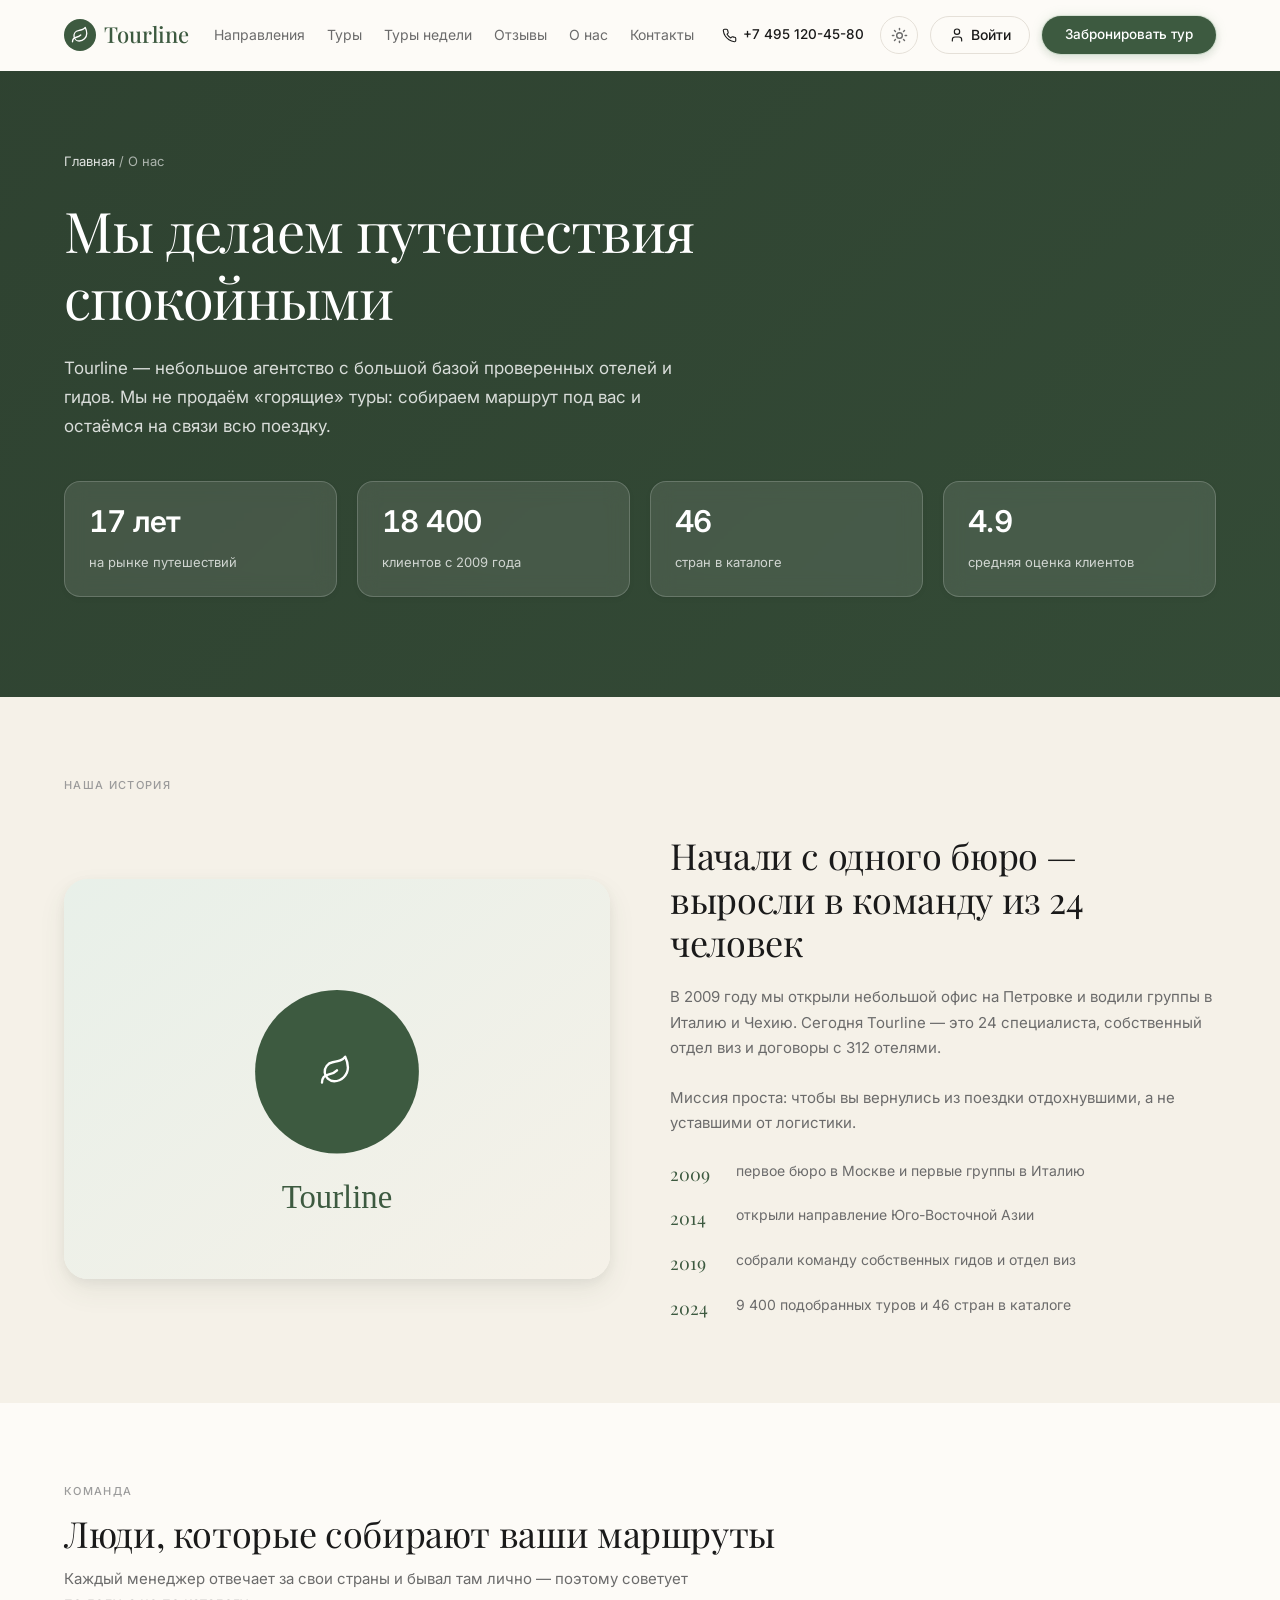
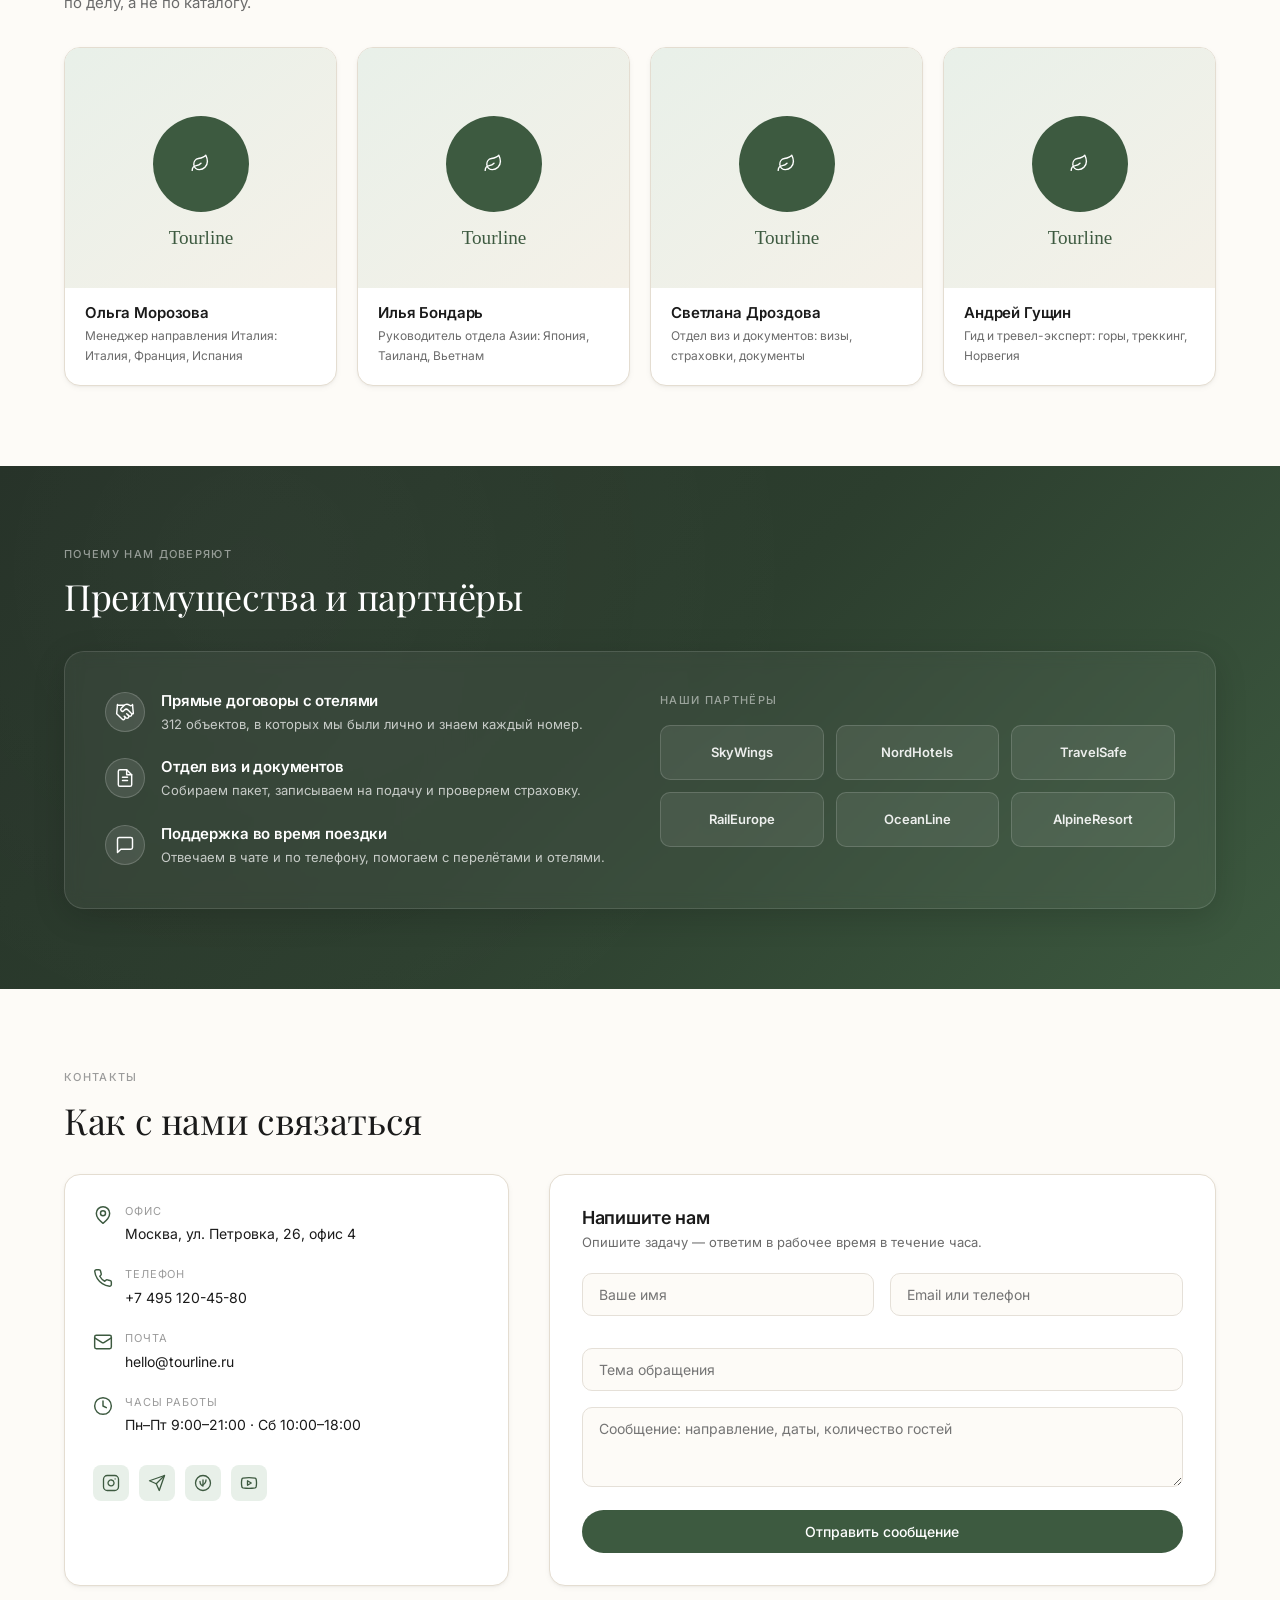
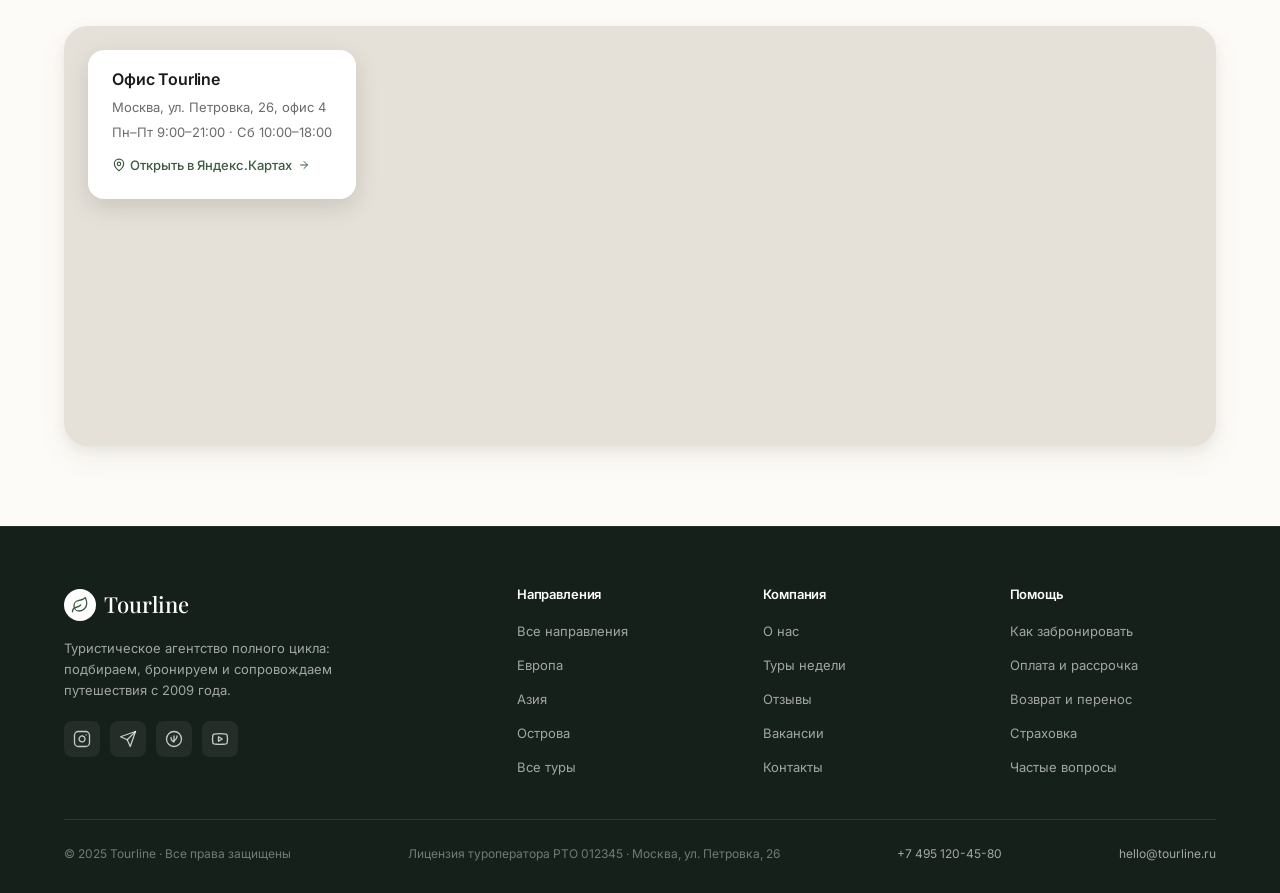
==== about.html @ f4469e95 "Первый деплой" ====
<!DOCTYPE html>
<html lang="ru">
<head>
<meta charset="UTF-8">
<meta name="viewport" content="width=device-width, initial-scale=1.0">
<title>О нас — Tourline</title>
<script>
  (function(){var t=localStorage.getItem('tl-theme')||(window.matchMedia&&window.matchMedia('(prefers-color-scheme: dark)').matches?'dark':'light');document.documentElement.setAttribute('data-theme',t);})();
</script>
<link rel="preconnect" href="https://fonts.googleapis.com">
<link rel="preconnect" href="https://fonts.gstatic.com" crossorigin>
<link href="https://fonts.googleapis.com/css2?family=Inter:wght@400;500;600&family=Playfair+Display:wght@400;500&display=swap" rel="stylesheet">
<link rel="stylesheet" href="style.css">
</head>
<body>

<header class="header">
  <div class="container header-inner">
    <a href="index.html" class="logo"><span class="logo-icon"><svg viewBox="0 0 24 24"><path d="M11 20A7 7 0 0 1 9.8 6.1C15.5 5 17 4.48 19 2c1 2 2 4.18 2 8 0 5.5-4.78 10-10 10Z"/><path d="M2 21c0-3 1.85-5.36 5.08-6C9.5 14.52 12 13 13 12"/></svg></span>Tourline</a>
    <button class="burger"><span></span></button>
    <nav class="nav">
      <a href="destinations.html">Направления</a>
      <a href="tours.html">Туры</a>
      <a href="weekly.html">Туры недели</a>
      <a href="reviews.html">Отзывы</a>
      <a href="about.html">О нас</a>
      <a href="contacts.html">Контакты</a>
    </nav>
    <div class="header-actions">
      <a href="tel:+74951204580" class="header-phone"><svg class="icon icon-sm" viewBox="0 0 24 24"><path d="M22 16.92v3a2 2 0 0 1-2.18 2 19.79 19.79 0 0 1-8.63-3.07 19.5 19.5 0 0 1-6-6 19.79 19.79 0 0 1-3.07-8.67A2 2 0 0 1 4.11 2h3a2 2 0 0 1 2 1.72c.13.96.36 1.9.7 2.81a2 2 0 0 1-.45 2.11L8.09 9.91a16 16 0 0 0 6 6l1.27-1.27a2 2 0 0 1 2.11-.45c.91.34 1.85.57 2.81.7A2 2 0 0 1 22 16.92Z"/></svg>+7 495 120-45-80</a>
      <span data-auth-slot></span>
      <a href="#" class="btn btn-primary" data-modal="booking">Забронировать тур</a>
    </div>
  </div>
</header>

<!-- HERO С ФОНОМ -->
<section class="about-hero-section">
  <div class="container">
    <div class="breadcrumb"><a href="index.html">Главная</a> / <span>О нас</span></div>
    <h1>Мы делаем путешествия спокойными</h1>
    <p class="about-hero-desc">Tourline — небольшое агентство с большой базой проверенных отелей и гидов. Мы не продаём «горящие» туры: собираем маршрут под вас и остаёмся на связи всю поездку.</p>

    <div class="stats-row">
      <div class="stat-card"><strong>17 лет</strong><span>на рынке путешествий</span></div>
      <div class="stat-card"><strong>18 400</strong><span>клиентов с 2009 года</span></div>
      <div class="stat-card"><strong>46</strong><span>стран в каталоге</span></div>
      <div class="stat-card"><strong>4.9</strong><span>средняя оценка клиентов</span></div>
    </div>
  </div>
</section>

<!-- ИСТОРИЯ -->
<section class="section section-beige">
  <div class="container">
    <div class="section-label">Наша история</div>
    <div class="history-grid">
      <img src="https://images.unsplash.com/photo-1522202176988-66273c2fd55f?w=800&q=80" alt="Офис Tourline">
      <div class="history-content">
        <h2>Начали с одного бюро — выросли в команду из 24 человек</h2>
        <p>В 2009 году мы открыли небольшой офис на Петровке и водили группы в Италию и Чехию. Сегодня Tourline — это 24 специалиста, собственный отдел виз и договоры с 312 отелями.</p>
        <p>Миссия проста: чтобы вы вернулись из поездки отдохнувшими, а не уставшими от логистики.</p>

        <div class="timeline">
          <div class="timeline-item"><span class="timeline-year">2009</span><p>первое бюро в Москве и первые группы в Италию</p></div>
          <div class="timeline-item"><span class="timeline-year">2014</span><p>открыли направление Юго-Восточной Азии</p></div>
          <div class="timeline-item"><span class="timeline-year">2019</span><p>собрали команду собственных гидов и отдел виз</p></div>
          <div class="timeline-item"><span class="timeline-year">2024</span><p>9 400 подобранных туров и 46 стран в каталоге</p></div>
        </div>
      </div>
    </div>
  </div>
</section>

<!-- КОМАНДА -->
<section class="section section-cream">
  <div class="container">
    <div class="section-label">Команда</div>
    <h2>Люди, которые собирают ваши маршруты</h2>
    <p style="color:var(--text-muted);margin-top:12px;max-width:640px;">Каждый менеджер отвечает за свои страны и бывал там лично — поэтому советует по делу, а не по каталогу.</p>

    <div class="team-grid">
      <div class="team-card">
        <img src="https://images.unsplash.com/photo-1573497019940-1c28c88b4f3e?w=400&q=80" alt="Ольга Морозова">
        <div class="team-card-body"><h4>Ольга Морозова</h4><p>Менеджер направления Италия: Италия, Франция, Испания</p></div>
      </div>
      <div class="team-card">
        <img src="https://images.unsplash.com/photo-1507003211169-0a1dd7228f2d?w=400&q=80" alt="Илья Бондарь">
        <div class="team-card-body"><h4>Илья Бондарь</h4><p>Руководитель отдела Азии: Япония, Таиланд, Вьетнам</p></div>
      </div>
      <div class="team-card">
        <img src="https://images.unsplash.com/photo-1580489944761-15a19d654956?w=400&q=80" alt="Светлана Дроздова">
        <div class="team-card-body"><h4>Светлана Дроздова</h4><p>Отдел виз и документов: визы, страховки, документы</p></div>
      </div>
      <div class="team-card">
        <img src="https://images.unsplash.com/photo-1500648767791-00dcc994a43e?w=400&q=80" alt="Андрей Гущин">
        <div class="team-card-body"><h4>Андрей Гущин</h4><p>Гид и тревел-эксперт: горы, треккинг, Норвегия</p></div>
      </div>
    </div>
  </div>
</section>

<!-- ПРЕИМУЩЕСТВА И ПАРТНЁРЫ -->
<section class="section partners-section">
  <div class="container">
    <div class="section-label">Почему нам доверяют</div>
    <h2>Преимущества и партнёры</h2>
    <div class="partners-grid">
      <div class="advantages-list">
        <div class="advantage-item">
          <div class="advantage-icon"><svg viewBox="0 0 24 24" fill="none" stroke="currentColor" stroke-width="1.75" stroke-linecap="round" stroke-linejoin="round"><path d="m11 17 2 2a1 1 0 1 0 3-3"/><path d="m14 14 2.5 2.5a1 1 0 1 0 3-3l-3.88-3.88a3 3 0 0 0-4.24 0l-.88.88a1 1 0 1 1-3-3l2.81-2.81a5.79 5.79 0 0 1 7.06-.87l.47.28a2 2 0 0 0 1.42.25L21 4"/><path d="m21 3 1 11h-2"/><path d="M3 3 2 14l6.5 6.5a1 1 0 1 0 3-3"/><path d="M3 4h8"/></svg></div>
          <div><h4>Прямые договоры с отелями</h4><p>312 объектов, в которых мы были лично и знаем каждый номер.</p></div>
        </div>
        <div class="advantage-item">
          <div class="advantage-icon"><svg viewBox="0 0 24 24"><path d="M14 2H6a2 2 0 0 0-2 2v16a2 2 0 0 0 2 2h12a2 2 0 0 0 2-2V8z"/><polyline points="14 2 14 8 20 8"/><line x1="9" x2="15" y1="15" y2="15"/><line x1="9" x2="15" y1="11" y2="11"/></svg></div>
          <div><h4>Отдел виз и документов</h4><p>Собираем пакет, записываем на подачу и проверяем страховку.</p></div>
        </div>
        <div class="advantage-item">
          <div class="advantage-icon"><svg viewBox="0 0 24 24"><path d="M21 15a2 2 0 0 1-2 2H7l-4 4V5a2 2 0 0 1 2-2h14a2 2 0 0 1 2 2z"/></svg></div>
          <div><h4>Поддержка во время поездки</h4><p>Отвечаем в чате и по телефону, помогаем с перелётами и отелями.</p></div>
        </div>
      </div>

      <div>
        <div class="section-label" style="margin-bottom:16px;">Наши партнёры</div>
        <div class="partners-logos">
          <div class="partner-logo">SkyWings</div>
          <div class="partner-logo">NordHotels</div>
          <div class="partner-logo">TravelSafe</div>
          <div class="partner-logo">RailEurope</div>
          <div class="partner-logo">OceanLine</div>
          <div class="partner-logo">AlpineResort</div>
        </div>
      </div>
    </div>
  </div>
</section>

<!-- КОНТАКТЫ -->
<section class="section section-cream" id="contacts">
  <div class="container">
    <div class="section-label">Контакты</div>
    <h2>Как с нами связаться</h2>

    <div class="contact-grid">
      <div class="contact-info">
        <div class="contact-item">
          <svg viewBox="0 0 24 24"><path d="M20 10c0 6-8 12-8 12s-8-6-8-12a8 8 0 0 1 16 0Z"/><circle cx="12" cy="10" r="3"/></svg>
          <div><label>Офис</label><span>Москва, ул. Петровка, 26, офис 4</span></div>
        </div>
        <div class="contact-item">
          <svg viewBox="0 0 24 24"><path d="M22 16.92v3a2 2 0 0 1-2.18 2 19.79 19.79 0 0 1-8.63-3.07 19.5 19.5 0 0 1-6-6 19.79 19.79 0 0 1-3.07-8.67A2 2 0 0 1 4.11 2h3a2 2 0 0 1 2 1.72c.13.96.36 1.9.7 2.81a2 2 0 0 1-.45 2.11L8.09 9.91a16 16 0 0 0 6 6l1.27-1.27a2 2 0 0 1 2.11-.45c.91.34 1.85.57 2.81.7A2 2 0 0 1 22 16.92Z"/></svg>
          <div><label>Телефон</label><a href="tel:+74951204580">+7 495 120-45-80</a></div>
        </div>
        <div class="contact-item">
          <svg viewBox="0 0 24 24"><rect width="20" height="16" x="2" y="4" rx="2"/><path d="m22 7-8.97 5.7a1.94 1.94 0 0 1-2.06 0L2 7"/></svg>
          <div><label>Почта</label><a href="mailto:hello@tourline.ru">hello@tourline.ru</a></div>
        </div>
        <div class="contact-item">
          <svg viewBox="0 0 24 24"><circle cx="12" cy="12" r="10"/><polyline points="12 6 12 12 16 14"/></svg>
          <div><label>Часы работы</label><span>Пн–Пт 9:00–21:00 · Сб 10:00–18:00</span></div>
        </div>
        <div class="footer-social" style="margin-top:8px;">
          <a href="#" style="background:var(--green-light);"><svg viewBox="0 0 24 24" style="stroke:var(--green);"><rect width="20" height="20" x="2" y="2" rx="5"/><path d="M16 11.37A4 4 0 1 1 12.63 8 4 4 0 0 1 16 11.37z"/><line x1="17.5" x2="17.51" y1="6.5" y2="6.5"/></svg></a>
          <a href="#" style="background:var(--green-light);"><svg viewBox="0 0 24 24" style="stroke:var(--green);"><path d="m22 2-7 20-4-9-9-4Z"/><path d="M22 2 11 13"/></svg></a>
          <a href="#" style="background:var(--green-light);"><svg viewBox="0 0 24 24" style="stroke:var(--green);"><circle cx="12" cy="12" r="10"/><path d="M8 10c0 4 3 6 4 6V8"/><path d="M12 14c1 0 4-2 4-6"/></svg></a>
          <a href="#" style="background:var(--green-light);"><svg viewBox="0 0 24 24" style="stroke:var(--green);"><path d="M2.5 17a24.12 24.12 0 0 1 0-10 2 2 0 0 1 1.4-1.4 49.56 49.56 0 0 1 16.2 0A2 2 0 0 1 21.5 7a24.12 24.12 0 0 1 0 10 2 2 0 0 1-1.4 1.4 49.55 49.55 0 0 1-16.2 0A2 2 0 0 1 2.5 17"/><path d="m10 15 5-3-5-3z"/></svg></a>
        </div>
      </div>

      <form class="contact-form" data-form="about-contact">
        <h3>Напишите нам</h3>
        <p>Опишите задачу — ответим в рабочее время в течение часа.</p>
        <div class="form-row">
          <div class="form-group"><input type="text" name="name" placeholder="Ваше имя" required></div>
          <div class="form-group"><input type="text" name="contact" placeholder="Email или телефон" required></div>
        </div>
        <div class="form-group"><input type="text" name="subject" placeholder="Тема обращения"></div>
        <div class="form-group"><textarea name="message" placeholder="Сообщение: направление, даты, количество гостей"></textarea></div>
        <button type="submit" class="btn btn-primary" style="width:100%;">Отправить сообщение</button>
      </form>
    </div>

    <div class="map-block">
      <iframe src="https://yandex.ru/map-widget/v1/?ll=37.617700%2C55.765800&z=16&text=%D0%9C%D0%BE%D1%81%D0%BA%D0%B2%D0%B0%2C%20%D0%9F%D0%B5%D1%82%D1%80%D0%BE%D0%B2%D0%BA%D0%B0%2C%2026" allowfullscreen loading="lazy" title="Офис Tourline"></iframe>
      <div class="map-card">
        <h4>Офис Tourline</h4>
        <p>Москва, ул. Петровка, 26, офис 4</p>
        <p>Пн–Пт 9:00–21:00 · Сб 10:00–18:00</p>
       <a href="https://yandex.ru/maps/?text=Москва, Петровка, 26" target="_blank" rel="noopener">
  <svg viewBox="0 0 24 24" width="14" height="14" fill="none" stroke="currentColor" stroke-width="2" stroke-linecap="round" stroke-linejoin="round" style="vertical-align:-2px;">
    <path d="M20 10c0 6-8 12-8 12s-8-6-8-12a8 8 0 0 1 16 0Z"/>
    <circle cx="12" cy="10" r="3"/>
  </svg>
  Открыть в Яндекс.Картах
  <svg viewBox="0 0 24 24" width="12" height="12" fill="none" stroke="currentColor" stroke-width="2" stroke-linecap="round" stroke-linejoin="round" style="vertical-align:-2px;margin-left:2px;">
    <path d="M5 12h14"/>
    <path d="m12 5 7 7-7 7"/>
  </svg>
</a>
      </div>
    </div>
  </div>
</section>

<footer class="footer">
  <div class="container">
    <div class="footer-grid">
      <div class="footer-brand">
        <a href="index.html" class="logo footer-logo"><span class="logo-icon"><svg viewBox="0 0 24 24"><path d="M11 20A7 7 0 0 1 9.8 6.1C15.5 5 17 4.48 19 2c1 2 2 4.18 2 8 0 5.5-4.78 10-10 10Z"/><path d="M2 21c0-3 1.85-5.36 5.08-6C9.5 14.52 12 13 13 12"/></svg></span>Tourline</a>
        <p>Туристическое агентство полного цикла: подбираем, бронируем и сопровождаем путешествия с 2009 года.</p>
        <div class="footer-social">
          <a href="#" aria-label="Instagram"><svg viewBox="0 0 24 24"><rect width="20" height="20" x="2" y="2" rx="5"/><path d="M16 11.37A4 4 0 1 1 12.63 8 4 4 0 0 1 16 11.37z"/><line x1="17.5" x2="17.51" y1="6.5" y2="6.5"/></svg></a>
          <a href="#" aria-label="Telegram"><svg viewBox="0 0 24 24"><path d="m22 2-7 20-4-9-9-4Z"/><path d="M22 2 11 13"/></svg></a>
          <a href="#" aria-label="VK"><svg viewBox="0 0 24 24"><circle cx="12" cy="12" r="10"/><path d="M8 10c0 4 3 6 4 6V8"/><path d="M12 14c1 0 4-2 4-6"/></svg></a>
          <a href="#" aria-label="YouTube"><svg viewBox="0 0 24 24"><path d="M2.5 17a24.12 24.12 0 0 1 0-10 2 2 0 0 1 1.4-1.4 49.56 49.56 0 0 1 16.2 0A2 2 0 0 1 21.5 7a24.12 24.12 0 0 1 0 10 2 2 0 0 1-1.4 1.4 49.55 49.55 0 0 1-16.2 0A2 2 0 0 1 2.5 17"/><path d="m10 15 5-3-5-3z"/></svg></a>
        </div>
      </div>
      <div class="footer-col"><h4>Направления</h4><ul><li><a href="destinations.html">Все направления</a></li><li><a href="destinations.html">Европа</a></li><li><a href="destinations.html">Азия</a></li><li><a href="destinations.html">Острова</a></li><li><a href="tours.html">Все туры</a></li></ul></div>
      <div class="footer-col"><h4>Компания</h4><ul><li><a href="about.html">О нас</a></li><li><a href="weekly.html">Туры недели</a></li><li><a href="reviews.html">Отзывы</a></li><li><a href="vacancies.html">Вакансии</a></li><li><a href="contacts.html">Контакты</a></li></ul></div>
      <div class="footer-col"><h4>Помощь</h4><ul><li><a href="help.html#booking">Как забронировать</a></li><li><a href="help.html#payment">Оплата и рассрочка</a></li><li><a href="help.html#return">Возврат и перенос</a></li><li><a href="help.html#insurance">Страховка</a></li><li><a href="faq.html">Частые вопросы</a></li></ul></div>
    </div>
    <div class="footer-bottom"><span>© 2025 Tourline · Все права защищены</span><span>Лицензия туроператора РТО 012345 · Москва, ул. Петровка, 26</span><a href="tel:+74951204580">+7 495 120-45-80</a><a href="mailto:hello@tourline.ru">hello@tourline.ru</a></div>
  </div>
</footer>

<script src="tours-data.js"></script>
<script src="auth.js"></script>
<script src="app.js"></script>
</body>
</html>
---- style.css ----
/* ============================================================
   TOURLINE — ОСНОВНЫЕ СТИЛИ
   Часть 1: база, шапка, hero, секции, карточки
============================================================ */

/* ==================== RESET ==================== */
*, *::before, *::after {
  box-sizing: border-box;
  margin: 0;
  padding: 0;
}

/* ==================== ПЕРЕМЕННЫЕ ==================== */
:root {
  --green: #3D5A40;
  --green-dark: #2C3E2E;
  --green-light: #E8F0E9;
  --cream: #FDFBF7;
  --beige: #F5F1E8;
  --beige-dark: #EDE7DB;
  --pink: #F9D5D3;
  --pink-text: #B85C58;
  --text: #1A1A1A;
  --text-muted: #6B6B6B;
  --text-light: #9B9B9B;
  --border: #E5E0D8;
  --border-strong: #E4DDD1;
  --white: #FFFFFF;
  --gold: #B8860B;
  --gold-light: #E8C56B;
  --radius: 16px;
  --radius-sm: 10px;
  --radius-lg: 24px;
  --shadow-sm: 0 1px 2px rgba(0,0,0,.04), 0 2px 6px rgba(0,0,0,.04);
  --shadow: 0 1px 3px rgba(0,0,0,.05), 0 6px 18px rgba(61,90,64,.06);
  --shadow-md: 0 4px 12px rgba(0,0,0,.05), 0 12px 28px rgba(61,90,64,.08);
  --shadow-lg: 0 8px 20px rgba(0,0,0,.06), 0 24px 56px rgba(61,90,64,.12);
  --font-serif: 'Playfair Display', Georgia, serif;
  --font-sans: 'Inter', -apple-system, BlinkMacSystemFont, sans-serif;
  --container: 1200px;
}

[data-theme="dark"] {
  --cream: #0D1210;
  --beige: #131A16;
  --beige-dark: #1A231D;
  --white: #161E1A;
  --text: #E6EBE7;
  --text-muted: #9FAAA2;
  --text-light: #6F7A73;
  --border: #26302A;
  --border-strong: #2E3A33;
  --green: #7EA882;
  --green-dark: #1A241E;
  --green-light: rgba(126,168,130,.12);
  --pink: rgba(190,100,95,.14);
  --pink-text: #E5A19C;
  --shadow-sm: 0 1px 2px rgba(0,0,0,.3), 0 2px 6px rgba(0,0,0,.25);
  --shadow: 0 2px 8px rgba(0,0,0,.35), 0 8px 24px rgba(0,0,0,.25);
  --shadow-md: 0 4px 12px rgba(0,0,0,.4), 0 16px 36px rgba(0,0,0,.3);
  --shadow-lg: 0 8px 20px rgba(0,0,0,.45), 0 28px 60px rgba(0,0,0,.4);
}

/* ==================== БАЗА ==================== */
html {
  scroll-behavior: smooth;
  scrollbar-width: thin;
  scrollbar-color: rgba(126,168,130,.4) transparent;
}

body {
  font-family: var(--font-sans);
  color: var(--text);
  background: var(--cream);
  font-size: 15px;
  line-height: 1.6;
  -webkit-font-smoothing: antialiased;
  -moz-osx-font-smoothing: grayscale;
  transition: background-color .35s ease, color .35s ease;
}

img { max-width: 100%; display: block; }
a { text-decoration: none; color: inherit; }
ul { list-style: none; }
button, input, select, textarea { font-family: inherit; font-size: inherit; }
button { cursor: pointer; border: none; background: none; color: inherit; }

.container {
  max-width: var(--container);
  margin: 0 auto;
  padding: 0 24px;
}

/* ==================== СКРОЛЛБАР ==================== */
::-webkit-scrollbar { width: 10px; height: 10px; }
::-webkit-scrollbar-track { background: transparent; }
::-webkit-scrollbar-thumb {
  background: rgba(126,168,130,.25);
  border-radius: 10px;
  border: 2px solid transparent;
  background-clip: padding-box;
  transition: background .2s;
}
::-webkit-scrollbar-thumb:hover {
  background: rgba(126,168,130,.5);
  background-clip: padding-box;
}
[data-theme="dark"] ::-webkit-scrollbar-thumb {
  background: rgba(126,168,130,.3);
  background-clip: padding-box;
}
[data-theme="dark"] ::-webkit-scrollbar-thumb:hover {
  background: rgba(126,168,130,.55);
  background-clip: padding-box;
}
::-webkit-scrollbar-corner { background: transparent; }
::-webkit-scrollbar-track-piece { background-color: transparent; }

/* ==================== ТИПОГРАФИКА ==================== */
h1, h2, h3, h4 {
  font-family: var(--font-serif);
  font-weight: 400;
  line-height: 1.2;
  color: var(--text);
  letter-spacing: -.01em;
}
h1 { font-size: 48px; }
h2 { font-size: 36px; }
h3 { font-size: 24px; }
h4 { font-size: 20px; }

.section-label {
  font-size: 11px;
  letter-spacing: .12em;
  text-transform: uppercase;
  color: var(--text-light);
  margin-bottom: 12px;
  font-weight: 500;
}

.section-header {
  display: flex;
  align-items: flex-end;
  justify-content: space-between;
  margin-bottom: 32px;
  gap: 24px;
}
.section-header h2 { font-size: 32px; }

.link-arrow {
  font-size: 14px;
  color: var(--green);
  display: inline-flex;
  align-items: center;
  gap: 6px;
  white-space: nowrap;
  transition: gap .2s;
}
.link-arrow:hover { gap: 10px; }

/* ==================== ИКОНКИ ==================== */
.icon {
  display: inline-block;
  width: 18px;
  height: 18px;
  flex-shrink: 0;
  stroke: currentColor;
  fill: none;
  stroke-width: 1.75;
  stroke-linecap: round;
  stroke-linejoin: round;
  vertical-align: middle;
}
.icon-sm { width: 16px; height: 16px; }
.icon-lg { width: 22px; height: 22px; }
.btn .icon { margin-right: 6px; }

/* ==================== КНОПКИ ==================== */
.btn {
  display: inline-flex;
  align-items: center;
  justify-content: center;
  gap: 8px;
  padding: 12px 24px;
  border-radius: 40px;
  font-size: 14px;
  font-weight: 500;
  font-family: inherit;
  transition: background-color .25s, color .25s, border-color .25s,
              box-shadow .3s, transform .2s;
  white-space: nowrap;
  border: 1px solid transparent;
  cursor: pointer;
}

.btn-primary {
  background: var(--green);
  color: #fff;
}
.btn-primary:hover {
  background: var(--green-dark);
  transform: translateY(-1px);
  box-shadow: 0 6px 18px rgba(61,90,64,.25);
}
.btn-primary:active { transform: translateY(0); }

.btn-outline {
  background: transparent;
  color: var(--text);
  border-color: var(--border);
}
.btn-outline:hover {
  border-color: var(--green);
  color: var(--green);
  background: var(--green-light);
}

.btn-white {
  background: #fff;
  color: var(--green);
}
.btn-white:hover { background: var(--beige); }

.btn-ghost {
  background: transparent;
  color: var(--text-muted);
  padding: 6px 12px;
}
.btn-ghost:hover { color: var(--green); }

.btn-sm { padding: 8px 16px; font-size: 13px; }

/* ==================== HEADER ==================== */
.header {
  background: var(--cream);
  padding: 16px 0;
  position: sticky;
  top: 0;
  z-index: 100;
  border-bottom: 1px solid transparent;
  transition: border-color .2s, background-color .35s, backdrop-filter .2s;
}
.header.scrolled {
  border-bottom-color: var(--border);
  background: rgba(253,251,247,.9);
  backdrop-filter: blur(12px);
  -webkit-backdrop-filter: blur(12px);
}
[data-theme="dark"] .header {
  background: rgba(13,18,16,.85);
  backdrop-filter: blur(12px);
  -webkit-backdrop-filter: blur(12px);
}

.header-inner {
  display: flex;
  align-items: center;
  justify-content: space-between;
  gap: 24px;
}

/* Логотип */
.logo {
  display: flex;
  align-items: center;
  gap: 8px;
  font-family: var(--font-serif);
  font-size: 22px;
  color: var(--green);
  font-weight: 500;
  flex-shrink: 0;
}
.logo-icon {
  width: 32px;
  height: 32px;
  background: var(--green);
  border-radius: 50%;
  display: flex;
  align-items: center;
  justify-content: center;
  flex-shrink: 0;
}
.logo-icon svg {
  width: 18px;
  height: 18px;
  stroke: #fff;
  fill: none;
  stroke-width: 1.75;
  stroke-linecap: round;
  stroke-linejoin: round;
}
[data-theme="dark"] .logo-icon svg { stroke: #0D1210; }

/* Навигация */
.nav {
  display: flex;
  gap: 22px;
  font-size: 14px;
  color: var(--text-muted);
  flex-wrap: nowrap;
}
.nav a {
  white-space: nowrap;
  line-height: 1.2;
  transition: color .2s;
}
.nav a:hover { color: var(--green); }

/* Действия в шапке */
.header-actions {
  display: flex;
  align-items: center;
  gap: 12px;
  flex-shrink: 0;
}
.header-phone {
  font-size: 13.5px;
  font-weight: 500;
  color: var(--text);
  display: inline-flex;
  align-items: center;
  gap: 6px;
  padding: 0 4px;
  transition: color .2s;
}
.header-phone:hover { color: var(--green); }
.header-phone svg { width: 15px; height: 15px; stroke: currentColor; }

/* Кнопка "Забронировать тур" в шапке — мягкий подсвет */
.header-actions .btn-primary {
  height: 38px;
  padding: 0 22px;
  border-radius: 40px;
  font-size: 13.5px;
  box-shadow:
    0 0 0 1px rgba(126,168,130,.25),
    0 0 14px rgba(126,168,130,.22),
    0 4px 12px rgba(61,90,64,.14);
}
.header-actions .btn-primary:hover {
  box-shadow:
    0 0 0 1px rgba(126,168,130,.4),
    0 0 22px rgba(126,168,130,.35),
    0 6px 16px rgba(61,90,64,.22);
  transform: translateY(-1px);
}
[data-theme="dark"] .header-actions .btn-primary {
  background: #7EA882;
  color: #0D1210;
  font-weight: 600;
  box-shadow:
    0 0 0 1px rgba(126,168,130,.35),
    0 0 16px rgba(126,168,130,.3),
    0 4px 12px rgba(0,0,0,.2);
}
[data-theme="dark"] .header-actions .btn-primary:hover {
  background: #8FBC93;
  box-shadow:
    0 0 0 1px rgba(126,168,130,.5),
    0 0 24px rgba(126,168,130,.45),
    0 6px 16px rgba(0,0,0,.3);
}

/* Переключатель темы */
.theme-toggle {
  width: 38px;
  height: 38px;
  border-radius: 50%;
  background: transparent;
  border: 1.5px solid var(--border);
  display: inline-flex;
  align-items: center;
  justify-content: center;
  cursor: pointer;
  position: relative;
  padding: 0;
  color: var(--text-muted);
  flex-shrink: 0;
  transition: all .2s ease;
}
.theme-toggle:hover {
  border-color: var(--green);
  color: var(--green);
  background: var(--green-light);
}
.theme-toggle svg {
  width: 17px;
  height: 17px;
  stroke: currentColor;
  fill: none;
  stroke-width: 2;
  stroke-linecap: round;
  stroke-linejoin: round;
  transition: transform .4s ease, opacity .25s ease;
  position: absolute;
}
.theme-toggle .icon-sun { opacity: 1; transform: rotate(0) scale(1); }
.theme-toggle .icon-moon { opacity: 0; transform: rotate(-90deg) scale(.5); }
[data-theme="dark"] .theme-toggle .icon-sun { opacity: 0; transform: rotate(90deg) scale(.5); }
[data-theme="dark"] .theme-toggle .icon-moon { opacity: 1; transform: rotate(0) scale(1); }

/* Кнопка входа */
.auth-btn {
  display: inline-flex;
  align-items: center;
  gap: 6px;
  padding: 10px 18px;
  border-radius: 40px;
  font-size: 14px;
  font-weight: 500;
  color: var(--text);
  border: 1px solid var(--border);
  background: transparent;
  transition: all .2s;
  white-space: nowrap;
  height: 38px;
}
.auth-btn:hover { border-color: var(--green); color: var(--green); }
.auth-btn .icon { width: 16px; height: 16px; }

/* Меню пользователя */
.user-menu { position: relative; }
.user-trigger {
  display: inline-flex;
  align-items: center;
  gap: 8px;
  padding: 5px 14px 5px 5px;
  border-radius: 40px;
  background: transparent;
  border: 1px solid var(--border);
  cursor: pointer;
  font-family: inherit;
  font-size: 13.5px;
  font-weight: 500;
  color: var(--text);
  height: 38px;
  transition: all .2s;
}
.user-trigger:hover { border-color: var(--green); }

.user-avatar {
  width: 28px;
  height: 28px;
  border-radius: 50%;
  background: var(--green);
  color: #fff;
  display: flex;
  align-items: center;
  justify-content: center;
  font-weight: 600;
  font-size: 12px;
  text-transform: uppercase;
  flex-shrink: 0;
}
.user-avatar-admin {
  background: var(--green) !important;
  box-shadow: 0 0 0 2px var(--cream), 0 0 0 3.5px rgba(232,197,107,.55) !important;
}
[data-theme="dark"] .user-avatar-admin {
  box-shadow: 0 0 0 2px #0D1210, 0 0 0 3.5px rgba(232,197,107,.6) !important;
}

.user-dropdown {
  position: absolute;
  top: calc(100% + 8px);
  right: 0;
  background: var(--white);
  border: 1px solid var(--border);
  border-radius: 14px;
  padding: 8px;
  min-width: 220px;
  box-shadow: var(--shadow-md);
  z-index: 200;
  opacity: 0;
  transform: translateY(-6px);
  pointer-events: none;
  transition: all .2s;
}
.user-dropdown.open {
  opacity: 1;
  transform: translateY(0);
  pointer-events: auto;
}
.user-dropdown a,
.user-dropdown button {
  display: flex;
  align-items: center;
  gap: 10px;
  width: 100%;
  text-align: left;
  padding: 10px 12px;
  border-radius: 8px;
  font-size: 14px;
  color: var(--text);
  background: transparent;
  border: none;
  cursor: pointer;
  font-family: inherit;
  transition: background .15s;
}
.user-dropdown a:hover,
.user-dropdown button:hover { background: var(--beige); }
.user-dropdown .divider {
  height: 1px;
  background: var(--border);
  margin: 6px 4px;
}
.user-dropdown .icon {
  width: 16px;
  height: 16px;
  stroke: var(--text-muted);
}
.user-dropdown .user-dropdown-admin {
  color: var(--gold) !important;
  font-weight: 500;
}
.user-dropdown .user-dropdown-admin:hover {
  background: rgba(232,197,107,.1) !important;
}
.user-dropdown .user-dropdown-admin .icon { stroke: var(--gold); }
[data-theme="dark"] .user-dropdown .user-dropdown-admin { color: var(--gold-light) !important; }
[data-theme="dark"] .user-dropdown .user-dropdown-admin .icon { stroke: var(--gold-light); }
.user-dropdown [data-logout] { color: var(--pink-text); }
.user-dropdown [data-logout]:hover { background: rgba(184,92,88,.08); }
.user-dropdown [data-logout] .icon { stroke: var(--pink-text); }

/* ==================== HERO ==================== */
.hero { padding: 60px 0 80px; }
.hero-grid {
  display: grid;
  grid-template-columns: 1fr 1fr;
  gap: 48px;
  align-items: start;
}
.hero-label {
  font-size: 11px;
  letter-spacing: .12em;
  text-transform: uppercase;
  color: var(--text-light);
  margin-bottom: 20px;
}
.hero h1 {
  font-size: 52px;
  margin-bottom: 24px;
  letter-spacing: -.02em;
  line-height: 1.1;
}
.hero-desc {
  font-size: 15px;
  color: var(--text-muted);
  max-width: 480px;
  margin-bottom: 32px;
  line-height: 1.7;
}

/* Форма поиска */
.search-form {
  display: grid;
  grid-template-columns: 1fr 1.3fr 1.5fr auto;
  align-items: stretch;
  background: var(--white);
  border: 1px solid var(--border);
  border-radius: 14px;
  padding: 6px;
  margin-bottom: 24px;
  box-shadow: var(--shadow-sm);
  transition: box-shadow .2s, border-color .2s;
}
.search-form:focus-within {
  box-shadow: 0 6px 24px rgba(61,90,64,.12);
  border-color: var(--green);
}
.search-field {
  min-width: 0;
  padding: 10px 16px;
  border-right: 1px solid var(--border);
  display: flex;
  flex-direction: column;
  justify-content: center;
  position: relative;
}
.search-field:last-of-type { border-right: none; }
.search-field label {
  font-size: 10px;
  letter-spacing: .08em;
  color: var(--text-light);
  margin-bottom: 2px;
  pointer-events: none;
  text-transform: uppercase;
}
.search-field input,
.search-field select {
  border: none;
  outline: none;
  background: transparent;
  font-size: 14px;
  font-weight: 500;
  color: var(--text);
  width: 100%;
  padding: 0;
  cursor: pointer;
  font-family: inherit;
  appearance: none;
}
.search-form .btn {
  align-self: center;
  margin: 4px;
  border-radius: 10px;
}

.hero-stats {
  display: flex;
  gap: 32px;
  font-size: 13px;
  color: var(--text-muted);
  flex-wrap: wrap;
}
.hero-stats span {
  display: inline-flex;
  align-items: center;
  gap: 6px;
}

.hero-visual { position: relative; }
.hero-img {
  width: 100%;
  height: 380px;
  object-fit: cover;
  border-radius: var(--radius-lg);
  cursor: zoom-in;
  border: 1px solid rgba(0,0,0,.06);
  box-shadow:
    0 1px 2px rgba(0,0,0,.04),
    0 4px 12px rgba(0,0,0,.05),
    0 20px 44px rgba(61,90,64,.1);
  transition: box-shadow .3s;
}
.hero-img:hover {
  box-shadow:
    0 2px 4px rgba(0,0,0,.05),
    0 8px 20px rgba(0,0,0,.07),
    0 28px 64px rgba(61,90,64,.15);
}
[data-theme="dark"] .hero-img {
  border-color: rgba(255,255,255,.06);
}

.hero-card {
  position: absolute;
  bottom: -20px;
  left: 20px;
  right: 20px;
  background: var(--white);
  border-radius: var(--radius);
  padding: 16px 20px;
  display: flex;
  justify-content: space-between;
  align-items: center;
  border: 1px solid rgba(0,0,0,.05);
  box-shadow: var(--shadow-md);
}
.hero-card-left h4 {
  font-family: var(--font-sans);
  font-size: 14px;
  font-weight: 600;
  margin-bottom: 2px;
}
.hero-card-left p {
  font-size: 12px;
  color: var(--text-muted);
  margin-bottom: 6px;
}
.hero-card-left strong {
  font-size: 16px;
  color: var(--green);
}
.hero-badge {
  background: var(--pink);
  color: var(--pink-text);
  padding: 10px 16px;
  border-radius: 10px;
  text-align: center;
  font-size: 12px;
  font-weight: 500;
}
.hero-badge strong {
  display: block;
  font-size: 18px;
  font-weight: 600;
}

/* ==================== СЕКЦИИ ==================== */
.section { padding: 80px 0; }
.section-beige { background: var(--beige); transition: background-color .35s; }
.section-cream { background: var(--cream); transition: background-color .35s; }

/* ==================== КАРТОЧКИ ТУРОВ ==================== */
.tours-grid {
  display: grid;
  grid-template-columns: repeat(4, 1fr);
  gap: 20px;
}
.tours-grid-3 { grid-template-columns: repeat(3, 1fr); }

.tour-card {
  background: var(--white);
  border-radius: var(--radius);
  overflow: hidden;
  display: flex;
  flex-direction: column;
  position: relative;
  border: 1px solid var(--border-strong);
  box-shadow: var(--shadow-sm);
  transition: transform .25s cubic-bezier(.2,.9,.3,1),
              box-shadow .25s ease,
              border-color .25s ease;
}
.tour-card:hover {
  transform: translateY(-6px);
  border-color: rgba(61,90,64,.2);
  box-shadow: var(--shadow-lg);
}

.tour-card-img {
  position: relative;
  height: 200px;
  overflow: hidden;
  background: var(--beige);
  border-bottom: 1px solid rgba(0,0,0,.04);
}
.tour-card-img img {
  width: 100%;
  height: 100%;
  object-fit: cover;
  transition: transform .4s;
  cursor: zoom-in;
}
.tour-card:hover .tour-card-img img { transform: scale(1.05); }

.tour-badge {
  position: absolute;
  top: 12px;
  left: 12px;
  background: var(--pink);
  color: var(--pink-text);
  padding: 4px 12px;
  border-radius: 20px;
  font-size: 12px;
  font-weight: 600;
  z-index: 2;
}

.fav-toggle {
  position: absolute;
  top: 12px;
  right: 12px;
  width: 36px;
  height: 36px;
  border-radius: 50%;
  background: rgba(255,255,255,.9);
  border: none;
  display: flex;
  align-items: center;
  justify-content: center;
  cursor: pointer;
  color: var(--green);
  transition: all .2s;
  z-index: 2;
}
.fav-toggle:hover { transform: scale(1.1); }
.fav-toggle svg {
  width: 18px;
  height: 18px;
  stroke: currentColor;
  fill: none;
  stroke-width: 1.75;
  stroke-linecap: round;
  stroke-linejoin: round;
}

.tour-card-body {
  padding: 16px 20px 20px;
  flex: 1;
  display: flex;
  flex-direction: column;
}
.tour-card-top {
  display: flex;
  justify-content: space-between;
  align-items: flex-start;
  margin-bottom: 8px;
  gap: 8px;
}
.tour-card-top h4 {
  font-family: var(--font-sans);
  font-size: 16px;
  font-weight: 600;
  line-height: 1.35;
}
.tour-rating {
  display: flex;
  align-items: center;
  gap: 4px;
  font-size: 13px;
  color: var(--text-muted);
  white-space: nowrap;
}
.tour-card-desc {
  font-size: 13px;
  color: var(--text-muted);
  margin-bottom: 12px;
}
.tour-card-price {
  display: flex;
  justify-content: space-between;
  align-items: center;
  margin-top: auto;
  padding-top: 12px;
  border-top: 1px solid var(--border);
}
.tour-card-price strong {
  font-size: 15px;
  color: var(--text);
  font-variant-numeric: tabular-nums;
}
.tour-card-price span {
  font-size: 12px;
  color: var(--text-light);
}

/* ==================== FEATURES ==================== */
.features-grid {
  display: grid;
  grid-template-columns: 1fr 1fr;
  gap: 60px;
  align-items: center;
}
.features-content h2 {
  font-size: 36px;
  line-height: 1.15;
  max-width: 520px;
  letter-spacing: -.02em;
  text-wrap: balance;
}
.features-list {
  display: flex;
  flex-direction: column;
  gap: 24px;
  margin-top: 32px;
}
.feature-item {
  display: flex;
  gap: 16px;
  align-items: flex-start;
}
.feature-icon {
  width: 40px;
  height: 40px;
  border-radius: 50%;
  background: var(--green-light);
  display: flex;
  align-items: center;
  justify-content: center;
  flex-shrink: 0;
}
.feature-icon svg {
  width: 20px;
  height: 20px;
  stroke: var(--green);
  fill: none;
  stroke-width: 1.75;
  stroke-linecap: round;
  stroke-linejoin: round;
}
.feature-item h4 {
  font-family: var(--font-sans);
  font-size: 15px;
  font-weight: 600;
  margin-bottom: 2px;
}
.feature-item p {
  font-size: 13px;
  color: var(--text-muted);
}

.features-visual img {
  width: 100%;
  height: 400px;
  object-fit: cover;
  border-radius: var(--radius-lg);
  cursor: zoom-in;
  border: 1px solid rgba(0,0,0,.05);
  box-shadow: var(--shadow-md);
}
.features-stats {
  display: grid;
  grid-template-columns: 1fr 1fr;
  gap: 40px;
  margin-top: 32px;
  padding-top: 24px;
  border-top: 1px solid var(--border);
}
.features-stats .stat {
  display: flex;
  flex-direction: column;
  gap: 4px;
}
.features-stats .stat strong {
  font-family: var(--font-sans);
  font-weight: 600;
  font-size: 32px;
  line-height: 1;
  letter-spacing: -.02em;
  color: var(--green);
  display: flex;
  align-items: baseline;
  height: 40px;
}
.features-stats .stat span {
  font-size: 13px;
  line-height: 1.35;
  color: var(--text-muted);
}

/* ==================== ОТЗЫВЫ ==================== */
.reviews-grid {
  display: grid;
  grid-template-columns: repeat(3, 1fr);
  gap: 20px;
}
.reviews-grid-full {
  display: grid;
  grid-template-columns: repeat(3, 1fr);
  gap: 20px;
}
.review-card {
  background: var(--white);
  border: 1px solid var(--border-strong);
  border-radius: var(--radius);
  padding: 24px;
  display: flex;
  flex-direction: column;
  box-shadow: var(--shadow-sm);
  transition: transform .25s, box-shadow .25s, border-color .25s;
}
.review-card:hover {
  transform: translateY(-4px);
  border-color: rgba(61,90,64,.2);
  box-shadow: var(--shadow-md);
}
.review-stars {
  display: flex;
  gap: 2px;
  margin-bottom: 12px;
  color: #E8B44A;
  font-size: 14px;
  letter-spacing: 1px;
}
.review-text {
  font-size: 14px;
  line-height: 1.6;
  color: var(--text);
  margin-bottom: 20px;
  flex: 1;
}
.review-author {
  display: flex;
  align-items: center;
  gap: 12px;
}
.review-author img {
  width: 40px;
  height: 40px;
  border-radius: 50%;
  object-fit: cover;
}
.review-author strong {
  display: block;
  font-size: 14px;
  font-weight: 600;
}
.review-author span {
  font-size: 12px;
  color: var(--text-light);
}
.review-card.fade-in { animation: reviewIn .4s ease-out; }
@keyframes reviewIn {
  from { opacity: 0; transform: translateY(12px); }
  to   { opacity: 1; transform: translateY(0); }
}

/* ==================== CTA ==================== */
.cta-section {
  background:
    radial-gradient(circle at 20% 30%, rgba(255,255,255,.06) 0%, transparent 55%),
    linear-gradient(135deg, #1F2B22 0%, #2A3A2E 50%, #354538 100%);
  position: relative;
  padding: 90px 0;
  overflow: hidden;
  color: #fff;
}
.cta-section::after {
  content: '';
  position: absolute;
  left: 0; right: 0; bottom: 0;
  height: 1px;
  background: linear-gradient(90deg, transparent 0%, rgba(255,255,255,.12) 20%, rgba(255,255,255,.22) 50%, rgba(255,255,255,.12) 80%, transparent 100%);
}
[data-theme="dark"] .cta-section {
  background:
    radial-gradient(circle at 20% 30%, rgba(126,168,130,.06) 0%, transparent 55%),
    linear-gradient(135deg, #0A0F0C 0%, #131B16 50%, #1C2620 100%);
}
.cta-grid {
  display: grid;
  grid-template-columns: 1fr 1fr;
  gap: 60px;
  align-items: center;
  position: relative;
  z-index: 2;
}
.cta-section h2 {
  color: #fff;
  font-size: 36px;
  margin-bottom: 16px;
}
.cta-section p {
  color: rgba(255,255,255,.7);
  margin-bottom: 24px;
  max-width: 480px;
}
.cta-section .section-label { color: rgba(255,255,255,.5); }
.cta-checks {
  display: flex;
  gap: 24px;
  flex-wrap: wrap;
  font-size: 13px;
  color: rgba(255,255,255,.8);
}
.cta-checks span {
  display: flex;
  align-items: center;
  gap: 6px;
}
.cta-form {
  background: var(--white);
  border-radius: var(--radius);
  padding: 28px;
  color: var(--text);
  box-shadow: 0 20px 60px rgba(0,0,0,.25);
}
.cta-form h3 {
  font-family: var(--font-sans);
  font-size: 18px;
  font-weight: 600;
  margin-bottom: 6px;
}
.cta-form > p {
  font-size: 13px;
  color: var(--text-muted);
  margin-bottom: 20px;
}
.cta-form .form-group { margin-bottom: 14px; }
.cta-form input,
.cta-form select,
.cta-form textarea {
  width: 100%;
  padding: 12px 16px;
  border: 1px solid var(--border);
  border-radius: 10px;
  outline: none;
  font-size: 14px;
  background: var(--cream);
  color: var(--text);
  font-family: inherit;
  transition: border-color .2s;
}
.cta-form input:focus,
.cta-form select:focus,
.cta-form textarea:focus { border-color: var(--green); }
.cta-form textarea { resize: vertical; min-height: 80px; }
.cta-form .btn { width: 100%; margin-top: 6px; }
.cta-form small {
  display: block;
  font-size: 11px;
  color: var(--text-light);
  margin-top: 10px;
  text-align: center;
}

/* ==================== FOOTER ==================== */
.footer {
  background: #16201A;
  color: #fff;
  padding: 60px 0 30px;
  border-top: 1px solid rgba(255,255,255,.06);
  position: relative;
}
[data-theme="dark"] .footer { background: #050807; }
.footer-grid {
  display: grid;
  grid-template-columns: 2fr 1fr 1fr 1fr;
  gap: 40px;
  margin-bottom: 40px;
}
.footer-brand p {
  font-size: 13px;
  color: rgba(255,255,255,.6);
  margin: 16px 0 20px;
  max-width: 280px;
  line-height: 1.6;
}
.footer-logo {
  color: #fff;
  display: inline-flex;
  align-items: center;
  gap: 8px;
  font-family: var(--font-serif);
  font-size: 22px;
}
.footer-logo .logo-icon {
  background: #fff;
}
.footer-logo .logo-icon svg { stroke: var(--green); }
.footer-social {
  display: flex;
  gap: 10px;
}
.footer-social a {
  width: 36px;
  height: 36px;
  border-radius: 8px;
  background: rgba(255,255,255,.06);
  display: flex;
  align-items: center;
  justify-content: center;
  transition: background .2s;
}
.footer-social a:hover { background: rgba(255,255,255,.16); }
.footer-social a svg {
  width: 18px;
  height: 18px;
  stroke: rgba(255,255,255,.75);
  fill: none;
  stroke-width: 1.75;
  stroke-linecap: round;
  stroke-linejoin: round;
  transition: stroke .2s;
}
.footer-social a:hover svg { stroke: #fff; }
.footer-col h4 {
  font-family: var(--font-sans);
  font-size: 13px;
  font-weight: 600;
  margin-bottom: 16px;
  color: #fff;
}
.footer-col ul {
  display: flex;
  flex-direction: column;
  gap: 10px;
}
.footer-col a {
  font-size: 13px;
  color: rgba(255,255,255,.6);
  transition: color .2s;
}
.footer-col a:hover { color: #fff; }
.footer-bottom {
  border-top: 1px solid rgba(255,255,255,.1);
  padding-top: 24px;
  display: flex;
  justify-content: space-between;
  gap: 20px;
  font-size: 12px;
  color: rgba(255,255,255,.4);
  flex-wrap: wrap;
}
.footer-bottom a { color: rgba(255,255,255,.6); }
/* ============================================================
   TOURLINE — ОСНОВНЫЕ СТИЛИ
   Часть 2: страницы, модалки, лайтбокс, авторизация, адаптив
============================================================ */

/* ==================== ХЛЕБНЫЕ КРОШКИ ==================== */
.page-header { padding: 40px 0 20px; }
.breadcrumb {
  font-size: 13px;
  color: var(--text-light);
  margin-bottom: 16px;
}
.breadcrumb a {
  color: var(--text-muted);
  transition: color .2s;
}
.breadcrumb a:hover { color: var(--green); }

/* ==================== СТАТИСТИКА (карточки) ==================== */
.stats-row {
  display: grid;
  grid-template-columns: repeat(4, 1fr);
  gap: 20px;
  margin: 32px 0 40px;
  align-items: stretch;
}
.stat-card {
  background: var(--white);
  border: 1px solid var(--border-strong);
  border-radius: var(--radius);
  padding: 24px;
  display: grid;
  grid-template-rows: 40px 1fr;
  align-content: center;
  align-items: start;
  gap: 8px;
  min-height: 116px;
  height: 100%;
  box-shadow: var(--shadow-sm);
  transition: background-color .35s, border-color .25s, box-shadow .25s, transform .25s;
}
.stat-card:hover {
  transform: translateY(-2px);
  border-color: rgba(61,90,64,.2);
  box-shadow: var(--shadow-md);
}
.stat-card strong {
  display: flex;
  align-items: baseline;
  height: 40px;
  font-family: var(--font-sans);
  font-weight: 600;
  font-size: 30px;
  line-height: 1;
  letter-spacing: -.02em;
  color: var(--green);
  white-space: nowrap;
  font-variant-numeric: tabular-nums;
}
.stat-card span {
  font-family: var(--font-sans);
  font-size: 13px;
  line-height: 1.35;
  color: var(--text-muted);
  display: block;
}

/* ==================== ФИЛЬТРЫ ==================== */
.filters {
  display: flex;
  gap: 16px;
  align-items: center;
  flex-wrap: wrap;
  margin-bottom: 32px;
  padding: 16px 0;
  border-top: 1px solid var(--border);
  border-bottom: 1px solid var(--border);
}
.filter-group {
  display: flex;
  gap: 8px;
  align-items: center;
}
.filter-group label {
  font-size: 12px;
  color: var(--text-light);
  text-transform: uppercase;
  letter-spacing: .06em;
}
.filter-chip {
  padding: 6px 14px;
  border-radius: 20px;
  font-size: 13px;
  background: transparent;
  border: 1px solid var(--border);
  color: var(--text-muted);
  transition: all .2s;
  cursor: pointer;
  font-family: inherit;
}
.filter-chip:hover {
  border-color: var(--green);
  color: var(--green);
}
.filter-chip.active {
  background: var(--green);
  color: #fff;
  border-color: var(--green);
}
[data-theme="dark"] .filter-chip.active { color: #0D1210; }
.filter-spacer { flex: 1; }
.filter-count {
  font-size: 13px;
  color: var(--text-muted);
}

/* ==================== СЕЗОННЫЕ КАРТОЧКИ ==================== */
.seasonal-grid {
  display: grid;
  grid-template-columns: repeat(3, 1fr);
  gap: 20px;
  margin-top: 32px;
}
.seasonal-card {
  position: relative;
  border-radius: var(--radius);
  overflow: hidden;
  height: 360px;
  display: flex;
  align-items: flex-end;
  box-shadow: var(--shadow-sm);
  transition: transform .25s, box-shadow .25s;
}
.seasonal-card:hover {
  transform: translateY(-4px);
  box-shadow: var(--shadow-md);
}
.seasonal-card img {
  position: absolute;
  inset: 0;
  width: 100%;
  height: 100%;
  object-fit: cover;
  cursor: zoom-in;
}
.seasonal-overlay {
  position: relative;
  padding: 24px;
  background: linear-gradient(transparent, rgba(0,0,0,.65));
  width: 100%;
  color: #fff;
  z-index: 1;
}
.seasonal-overlay .label {
  font-size: 11px;
  letter-spacing: .1em;
  text-transform: uppercase;
  opacity: .8;
  margin-bottom: 6px;
}
.seasonal-overlay h3 {
  color: #fff;
  font-size: 22px;
  margin-bottom: 8px;
}
.seasonal-overlay p {
  font-size: 13px;
  opacity: .85;
  margin-bottom: 12px;
}
.seasonal-overlay a {
  font-size: 13px;
  color: #fff;
  text-decoration: underline;
}

/* ==================== СТРАНИЦА ТУРА ==================== */
.tour-hero {
  display: grid;
  grid-template-columns: 1fr 380px;
  gap: 40px;
  align-items: start;
  margin-bottom: 40px;
}
.tour-hero h1 {
  font-size: 40px;
  margin-bottom: 16px;
}
.tour-meta {
  display: flex;
  gap: 20px;
  font-size: 13px;
  color: var(--text-muted);
  flex-wrap: wrap;
  align-items: center;
}
.tour-price-box {
  background: var(--white);
  border: 1px solid var(--border);
  border-radius: var(--radius);
  padding: 24px;
  position: sticky;
  top: 100px;
  box-shadow: var(--shadow-sm);
}
.tour-price-box .price {
  font-family: var(--font-serif);
  font-size: 32px;
  color: var(--green);
  margin-bottom: 4px;
  font-variant-numeric: tabular-nums;
}
.tour-price-box .price-note {
  font-size: 12px;
  color: var(--text-light);
  margin-bottom: 20px;
}
.tour-price-box .btn { width: 100%; }

.tour-gallery {
  display: grid;
  grid-template-columns: 2fr 1fr 1fr;
  grid-template-rows: 200px 200px;
  gap: 12px;
  margin-bottom: 24px;
}
.tour-gallery img {
  width: 100%;
  height: 100%;
  object-fit: cover;
  border-radius: var(--radius-sm);
  cursor: zoom-in;
  transition: opacity .2s;
}
.tour-gallery img:hover { opacity: .92; }
.tour-gallery .main {
  grid-row: span 2;
  border-radius: var(--radius);
}

.tour-info-bar {
  display: grid;
  grid-template-columns: repeat(4, 1fr);
  gap: 20px;
  background: var(--white);
  border: 1px solid var(--border);
  border-radius: var(--radius);
  padding: 20px 24px;
  margin-bottom: 60px;
  box-shadow: var(--shadow-sm);
}
.tour-info-item label {
  display: block;
  font-size: 11px;
  letter-spacing: .08em;
  text-transform: uppercase;
  color: var(--text-light);
  margin-bottom: 4px;
}
.tour-info-item span {
  font-size: 14px;
  font-weight: 500;
}

/* Программа тура */
.itinerary {
  display: flex;
  flex-direction: column;
  margin-top: 32px;
}
.itinerary-item {
  display: flex;
  gap: 24px;
  padding: 24px 0;
  border-bottom: 1px solid var(--border);
}
.itinerary-item:last-child { border-bottom: none; }
.itinerary-num {
  width: 40px;
  height: 40px;
  border-radius: 50%;
  background: var(--green-light);
  color: var(--green);
  display: flex;
  align-items: center;
  justify-content: center;
  font-size: 14px;
  font-weight: 600;
  flex-shrink: 0;
}
.itinerary-content h4 {
  font-family: var(--font-sans);
  font-size: 16px;
  font-weight: 600;
  margin-bottom: 6px;
}
.itinerary-content p {
  font-size: 14px;
  color: var(--text-muted);
  margin-bottom: 10px;
}
.itinerary-tags {
  display: flex;
  gap: 8px;
  flex-wrap: wrap;
}
.itinerary-tag {
  font-size: 12px;
  padding: 4px 10px;
  background: var(--beige);
  border-radius: 20px;
  color: var(--text-muted);
}

/* Включено / Не включено */
.included-grid {
  display: grid;
  grid-template-columns: 1fr 1fr;
  gap: 24px;
  margin-top: 32px;
}
.included-box {
  background: #E5EFE6;
  border: 1px solid #D5E3D7;
  border-radius: var(--radius);
  padding: 24px;
  transition: all .35s;
}
.included-box.excluded {
  background: #F8E5E4;
  border-color: #F2D2D0;
}
[data-theme="dark"] .included-box {
  background: rgba(126,168,130,.1);
  border-color: rgba(126,168,130,.25);
}
[data-theme="dark"] .included-box.excluded {
  background: rgba(190,100,95,.1);
  border-color: rgba(190,100,95,.25);
}
.included-box h4 {
  font-family: var(--font-sans);
  font-size: 16px;
  font-weight: 600;
  margin-bottom: 16px;
}
.included-box ul {
  display: flex;
  flex-direction: column;
  gap: 10px;
}
.included-box li {
  display: flex;
  gap: 10px;
  font-size: 14px;
  color: var(--text-muted);
  align-items: flex-start;
}
.included-box .check { color: var(--green); font-weight: 700; }
.included-box .cross { color: var(--pink-text); font-weight: 700; }

/* Тарифы */
.pricing-grid {
  display: grid;
  grid-template-columns: repeat(3, 1fr);
  gap: 20px;
  margin-top: 32px;
}
.pricing-card {
  background: var(--white);
  border: 1px solid var(--border-strong);
  border-radius: var(--radius);
  padding: 28px;
  display: flex;
  flex-direction: column;
  position: relative;
  box-shadow: var(--shadow-sm);
  transition: transform .25s, box-shadow .25s, border-color .25s;
}
.pricing-card:hover {
  transform: translateY(-4px);
  border-color: rgba(61,90,64,.2);
  box-shadow: var(--shadow-lg);
}
.pricing-card.featured {
  background: var(--green-dark);
  color: #fff;
  border-color: var(--green-dark);
}
.pricing-card.featured .pricing-name,
.pricing-card.featured .pricing-price { color: #fff; }
.pricing-card.featured .pricing-desc,
.pricing-card.featured li { color: rgba(255,255,255,.7); }
.pricing-badge {
  position: absolute;
  top: -10px;
  left: 28px;
  background: var(--pink);
  color: var(--pink-text);
  font-size: 11px;
  padding: 4px 12px;
  border-radius: 20px;
  font-weight: 600;
}
.pricing-name {
  font-family: var(--font-sans);
  font-size: 18px;
  font-weight: 600;
  margin-bottom: 4px;
}
.pricing-desc {
  font-size: 13px;
  color: var(--text-muted);
  margin-bottom: 16px;
}
.pricing-price {
  font-family: var(--font-serif);
  font-size: 28px;
  color: var(--green);
  margin-bottom: 4px;
  font-variant-numeric: tabular-nums;
}
.pricing-note {
  font-size: 12px;
  color: var(--text-light);
  margin-bottom: 20px;
}
.pricing-features {
  display: flex;
  flex-direction: column;
  gap: 10px;
  margin-bottom: 24px;
  flex: 1;
}
.pricing-features li {
  display: flex;
  gap: 8px;
  font-size: 13px;
  color: var(--text-muted);
  align-items: flex-start;
}
.pricing-features li span { color: var(--green); font-weight: 700; }
.pricing-card .btn { width: 100%; }

/* Форма бронирования */
.booking-grid {
  display: grid;
  grid-template-columns: 1fr 380px;
  gap: 40px;
  margin-top: 32px;
}
.booking-form {
  background: var(--white);
  border: 1px solid var(--border-strong);
  border-radius: var(--radius);
  padding: 32px;
  box-shadow: var(--shadow-sm);
}
.booking-form h3 {
  font-family: var(--font-sans);
  font-size: 18px;
  font-weight: 600;
  margin-bottom: 20px;
}
.form-row {
  display: grid;
  grid-template-columns: 1fr 1fr;
  gap: 16px;
  margin-bottom: 16px;
}
.form-group { margin-bottom: 16px; }
.form-group label {
  display: block;
  font-size: 12px;
  color: var(--text-muted);
  margin-bottom: 6px;
}
.form-group input,
.form-group select,
.form-group textarea {
  width: 100%;
  padding: 12px 16px;
  border: 1px solid var(--border);
  border-radius: 10px;
  outline: none;
  font-size: 14px;
  background: var(--cream);
  color: var(--text);
  font-family: inherit;
  transition: border-color .2s;
}
.form-group input:focus,
.form-group select:focus,
.form-group textarea:focus { border-color: var(--green); }
.form-group textarea { resize: vertical; min-height: 80px; }

.checkbox-row {
  display: flex;
  gap: 10px;
  align-items: flex-start;
  font-size: 12px;
  color: var(--text-muted);
  margin-bottom: 20px;
}
.checkbox-row input { margin-top: 3px; }

.manager-card {
  background: var(--green-light);
  border-radius: var(--radius);
  padding: 24px;
  margin-bottom: 16px;
}
.manager-card .manager-head {
  display: flex;
  gap: 12px;
  align-items: center;
  margin-bottom: 16px;
}
.manager-card img {
  width: 48px;
  height: 48px;
  border-radius: 50%;
  object-fit: cover;
}
.manager-card h4 {
  font-family: var(--font-sans);
  font-size: 15px;
  font-weight: 600;
}
.manager-card p {
  font-size: 12px;
  color: var(--text-muted);
}
.manager-contacts {
  display: flex;
  flex-direction: column;
  gap: 8px;
  font-size: 13px;
}
.manager-contacts a {
  display: flex;
  align-items: center;
  gap: 8px;
  color: var(--green);
}

.guarantee-card {
  background: var(--white);
  border: 1px solid var(--border);
  border-radius: var(--radius);
  padding: 20px;
  font-size: 13px;
  color: var(--text-muted);
  display: flex;
  gap: 12px;
  align-items: flex-start;
  box-shadow: var(--shadow-sm);
}
.guarantee-card svg {
  width: 24px;
  height: 24px;
  stroke: var(--green);
  fill: none;
  stroke-width: 1.75;
  stroke-linecap: round;
  stroke-linejoin: round;
  flex-shrink: 0;
  margin-top: 2px;
}

/* ==================== ABOUT ==================== */
.about-hero-section {
  position: relative;
  padding: 80px 0 100px;
  overflow: hidden;
  background: #3D5A40;
}
.about-hero-section::before {
  content: '';
  position: absolute;
  inset: 0;
  background-image: url('https://images.unsplash.com/photo-1506905925346-21bda4d32df4?w=1600&q=80');
  background-size: cover;
  background-position: center;
  background-attachment: fixed;
  z-index: 0;
}
.about-hero-section::after {
  content: '';
  position: absolute;
  inset: 0;
  background: linear-gradient(135deg, rgba(44,62,46,.85) 0%, rgba(44,62,46,.7) 50%, rgba(44,62,46,.55) 100%);
  z-index: 1;
}
.about-hero-section .container {
  position: relative;
  z-index: 2;
}
.about-hero-section .breadcrumb {
  color: rgba(255,255,255,.6);
  margin-bottom: 24px;
}
.about-hero-section .breadcrumb a { color: rgba(255,255,255,.85); }
.about-hero-section .breadcrumb a:hover { color: #fff; }
.about-hero-section h1 {
  color: #fff;
  font-size: 56px;
  max-width: 720px;
  margin-bottom: 24px;
  letter-spacing: -.02em;
}
.about-hero-section .about-hero-desc {
  color: rgba(255,255,255,.82);
  font-size: 17px;
  max-width: 620px;
  line-height: 1.7;
  margin-bottom: 40px;
}
.about-hero-section .stats-row {
  margin-top: 0;
  margin-bottom: 0;
}
.about-hero-section .stat-card {
  background: rgba(255,255,255,.1);
  border: 1px solid rgba(255,255,255,.18);
  backdrop-filter: blur(10px);
  -webkit-backdrop-filter: blur(10px);
}
.about-hero-section .stat-card strong { color: #fff; }
.about-hero-section .stat-card span { color: rgba(255,255,255,.75); }

.history-grid {
  display: grid;
  grid-template-columns: 1fr 1fr;
  gap: 60px;
  align-items: center;
  margin-top: 40px;
}
.history-grid img {
  width: 100%;
  height: 400px;
  object-fit: cover;
  border-radius: var(--radius-lg);
  box-shadow: var(--shadow-md);
}
.history-content h2 { margin-bottom: 20px; }
.history-content > p {
  color: var(--text-muted);
  margin-bottom: 24px;
  line-height: 1.7;
}

.timeline {
  display: flex;
  flex-direction: column;
  gap: 16px;
}
.timeline-item {
  display: flex;
  gap: 16px;
  align-items: flex-start;
}
.timeline-year {
  font-family: var(--font-serif);
  font-size: 18px;
  color: var(--green);
  min-width: 50px;
}
.timeline-item p {
  font-size: 14px;
  color: var(--text-muted);
}

.team-grid {
  display: grid;
  grid-template-columns: repeat(4, 1fr);
  gap: 20px;
  margin-top: 32px;
}
.team-card {
  background: var(--white);
  border: 1px solid var(--border-strong);
  border-radius: var(--radius);
  overflow: hidden;
  box-shadow: var(--shadow-sm);
  transition: transform .25s, box-shadow .25s, border-color .25s;
}
.team-card:hover {
  transform: translateY(-4px);
  border-color: rgba(61,90,64,.2);
  box-shadow: var(--shadow-md);
}
.team-card img {
  width: 100%;
  height: 240px;
  object-fit: cover;
}
.team-card-body { padding: 16px 20px 20px; }
.team-card-body h4 {
  font-family: var(--font-sans);
  font-size: 15px;
  font-weight: 600;
  margin-bottom: 4px;
}
.team-card-body p {
  font-size: 12px;
  color: var(--text-muted);
}

/* Партнёры (светлая секция) */
.partners-grid {
  display: grid;
  grid-template-columns: 1fr 1fr;
  gap: 40px;
  align-items: start;
  margin-top: 32px;
  background: linear-gradient(135deg, #F5F1E8 0%, #EDE7DB 100%);
  border-radius: 20px;
  padding: 40px;
  border: 1px solid #E5E0D8;
}
.advantages-list {
  display: flex;
  flex-direction: column;
  gap: 24px;
}
.advantage-item {
  display: flex;
  gap: 16px;
  align-items: flex-start;
}
.advantage-icon {
  width: 40px;
  height: 40px;
  border-radius: 50%;
  background: #fff;
  border: 1px solid #D5E3D7;
  display: flex;
  align-items: center;
  justify-content: center;
  flex-shrink: 0;
}
.advantage-icon svg {
  width: 20px;
  height: 20px;
  stroke: var(--green);
  fill: none;
  stroke-width: 1.75;
  stroke-linecap: round;
  stroke-linejoin: round;
}
.advantage-item h4 {
  font-family: var(--font-sans);
  font-size: 15px;
  font-weight: 600;
  margin-bottom: 4px;
}
.advantage-item p {
  font-size: 13px;
  color: var(--text-muted);
}
.partners-logos {
  display: grid;
  grid-template-columns: repeat(3, 1fr);
  gap: 12px;
}
.partner-logo {
  background: #fff;
  border: 1px solid #E5E0D8;
  border-radius: var(--radius-sm);
  padding: 16px;
  display: flex;
  align-items: center;
  justify-content: center;
  font-size: 13px;
  font-weight: 600;
  color: #3D4A3F;
  transition: all .2s;
  cursor: pointer;
}
.partner-logo:hover {
  border-color: var(--green);
  color: var(--green);
  transform: translateY(-2px);
  box-shadow: 0 4px 12px rgba(0,0,0,.06);
}

/* Партнёры (тёмная секция) */
.partners-section {
  background:
    radial-gradient(circle at 20% 20%, rgba(255,255,255,.03) 0%, transparent 50%),
    linear-gradient(135deg, #243026 0%, #2C3E2E 50%, #3D5A40 100%);
  color: #fff;
  position: relative;
}
.partners-section .section-label { color: rgba(255,255,255,.5); }
.partners-section h2 { color: #fff; }
.partners-section .partners-grid {
  background: rgba(255,255,255,.05);
  border: 1px solid rgba(255,255,255,.12);
  backdrop-filter: blur(8px);
  -webkit-backdrop-filter: blur(8px);
  box-shadow: 0 8px 32px rgba(0,0,0,.15);
}
.partners-section .advantage-item h4 { color: #fff; }
.partners-section .advantage-item p { color: rgba(255,255,255,.72); }
.partners-section .advantage-icon {
  background: rgba(255,255,255,.1);
  border: 1px solid rgba(255,255,255,.18);
}
.partners-section .advantage-icon svg { stroke: #fff; }
.partners-section .partner-logo {
  background: rgba(255,255,255,.08);
  border: 1px solid rgba(255,255,255,.15);
  color: rgba(255,255,255,.9);
}
.partners-section .partner-logo:hover {
  background: rgba(255,255,255,.15);
  border-color: rgba(255,255,255,.3);
  color: #fff;
}

/* ==================== КОНТАКТЫ ==================== */
.contact-grid {
  display: grid;
  grid-template-columns: 1fr 1.5fr;
  gap: 40px;
  margin-top: 32px;
}
.contact-info {
  background: var(--white);
  border: 1px solid var(--border-strong);
  border-radius: var(--radius);
  padding: 28px;
  display: flex;
  flex-direction: column;
  gap: 20px;
  box-shadow: var(--shadow-sm);
}
.contact-item {
  display: flex;
  gap: 12px;
  align-items: flex-start;
}
.contact-item svg {
  width: 20px;
  height: 20px;
  stroke: var(--green);
  fill: none;
  stroke-width: 1.75;
  stroke-linecap: round;
  stroke-linejoin: round;
  flex-shrink: 0;
  margin-top: 2px;
}
.contact-item label {
  display: block;
  font-size: 11px;
  letter-spacing: .08em;
  text-transform: uppercase;
  color: var(--text-light);
  margin-bottom: 2px;
}
.contact-item span,
.contact-item a {
  font-size: 14px;
  color: var(--text);
}

.contact-form {
  background: var(--white);
  border: 1px solid var(--border-strong);
  border-radius: var(--radius);
  padding: 32px;
  box-shadow: var(--shadow-sm);
}
.contact-form h3 {
  font-family: var(--font-sans);
  font-size: 18px;
  font-weight: 600;
  margin-bottom: 4px;
}
.contact-form > p {
  font-size: 13px;
  color: var(--text-muted);
  margin-bottom: 20px;
}

.map-block {
  position: relative;
  margin-top: 40px;
  border-radius: var(--radius-lg);
  overflow: hidden;
  height: 420px;
  background: #E5E0D8;
  box-shadow: var(--shadow-md);
}
.map-block iframe {
  width: 100%;
  height: 100%;
  border: 0;
  display: block;
}
.map-card {
  position: absolute;
  top: 24px;
  left: 24px;
  background: var(--white);
  border-radius: var(--radius);
  padding: 20px 24px;
  max-width: 300px;
  box-shadow: 0 8px 24px rgba(0,0,0,.12);
  z-index: 2;
}
.map-card h4 {
  font-family: var(--font-sans);
  font-size: 16px;
  font-weight: 600;
  margin-bottom: 8px;
}
.map-card p {
  font-size: 13px;
  color: var(--text-muted);
  margin-bottom: 4px;
}
.map-card a {
  font-size: 13px;
  color: var(--green);
  display: inline-flex;
  align-items: center;
  gap: 4px;
  margin-top: 8px;
  font-weight: 500;
}

/* ==================== TABS / FAQ / СТАТЬИ ==================== */
.tabs {
  display: flex;
  gap: 4px;
  border-bottom: 1px solid var(--border);
  margin-bottom: 24px;
}
.tab {
  padding: 12px 20px;
  font-size: 14px;
  color: var(--text-muted);
  border-bottom: 2px solid transparent;
  margin-bottom: -1px;
  transition: all .2s;
  cursor: pointer;
  background: none;
  border-top: 0;
  border-left: 0;
  border-right: 0;
  font-family: inherit;
}
.tab:hover { color: var(--green); }
.tab.active {
  color: var(--green);
  border-bottom-color: var(--green);
  font-weight: 500;
}

.faq-list {
  display: flex;
  flex-direction: column;
  gap: 8px;
  margin-top: 24px;
}
.faq-item {
  background: var(--white);
  border: 1px solid var(--border-strong);
  border-radius: var(--radius);
  overflow: hidden;
  box-shadow: var(--shadow-sm);
  transition: border-color .2s, box-shadow .2s;
}
.faq-item:hover {
  border-color: rgba(61,90,64,.2);
  box-shadow: var(--shadow-md);
}
.faq-item.open {
  border-color: var(--green);
  box-shadow: var(--shadow-md);
}
.faq-question {
  width: 100%;
  text-align: left;
  padding: 20px 24px;
  font-size: 15px;
  font-weight: 500;
  display: flex;
  justify-content: space-between;
  align-items: center;
  gap: 16px;
  background: none;
  border: none;
  cursor: pointer;
  font-family: inherit;
  color: inherit;
}
.faq-question::after {
  content: '+';
  font-size: 20px;
  color: var(--green);
  transition: transform .2s;
}
.faq-item.open .faq-question::after { transform: rotate(45deg); }
.faq-answer {
  max-height: 0;
  overflow: hidden;
  transition: max-height .3s;
  padding: 0 24px;
  font-size: 14px;
  color: var(--text-muted);
  line-height: 1.7;
}
.faq-item.open .faq-answer {
  max-height: 400px;
  padding-bottom: 20px;
}

.article {
  max-width: 760px;
  margin: 0 auto;
}
.article h2 {
  margin: 32px 0 16px;
  font-size: 24px;
}
.article h2:first-child { margin-top: 0; }
.article p {
  margin-bottom: 16px;
  color: var(--text-muted);
  line-height: 1.75;
}
.article ol,
.article ul {
  margin: 0 0 20px 20px;
  color: var(--text-muted);
  line-height: 1.75;
}
.article ol { list-style: decimal; }
.article ul { list-style: disc; }
.article li { margin-bottom: 8px; }
.article .callout {
  background: var(--green-light);
  border-radius: var(--radius);
  padding: 20px 24px;
  margin: 24px 0;
  font-size: 14px;
  border-left: 4px solid var(--green);
}

/* ==================== ВАКАНСИИ ==================== */
.vacancy-card {
  background: var(--white);
  border: 1px solid var(--border-strong);
  border-radius: var(--radius);
  padding: 24px 28px;
  display: flex;
  justify-content: space-between;
  align-items: center;
  gap: 20px;
  box-shadow: var(--shadow-sm);
  transition: all .2s;
  flex-wrap: wrap;
}
.vacancy-card:hover {
  border-color: var(--green);
  box-shadow: var(--shadow-md);
  transform: translateY(-3px);
}
.vacancy-card h4 {
  font-family: var(--font-sans);
  font-size: 18px;
  font-weight: 600;
  margin-bottom: 6px;
}
.vacancy-card p {
  font-size: 13px;
  color: var(--text-muted);
}
.vacancy-tags {
  display: flex;
  gap: 8px;
  margin-top: 10px;
  flex-wrap: wrap;
}

/* ==================== ПУСТЫЕ СОСТОЯНИЯ ==================== */
.empty-pane {
  background: var(--white);
  border: 1px solid var(--border-strong);
  border-radius: 20px;
  padding: 60px 32px;
  text-align: center;
  box-shadow: var(--shadow-sm);
}
.empty-pane .empty-icon {
  width: 64px;
  height: 64px;
  border-radius: 50%;
  background: var(--green-light);
  display: flex;
  align-items: center;
  justify-content: center;
  margin: 0 auto 20px;
}
.empty-pane .empty-icon svg {
  width: 28px;
  height: 28px;
  stroke: var(--green);
  fill: none;
  stroke-width: 1.5;
  stroke-linecap: round;
  stroke-linejoin: round;
}
.empty-pane h3 {
  font-family: var(--font-sans);
  font-size: 18px;
  font-weight: 600;
  margin-bottom: 8px;
}
.empty-pane p {
  color: var(--text-muted);
  font-size: 14px;
  max-width: 380px;
  margin: 0 auto 24px;
  line-height: 1.6;
}

/* ==================== БУРГЕР / МОБИЛЬНОЕ МЕНЮ ==================== */
.burger {
  display: none;
  width: 40px;
  height: 40px;
  align-items: center;
  justify-content: center;
  border-radius: 8px;
}
.burger span {
  display: block;
  width: 20px;
  height: 2px;
  background: var(--text);
  position: relative;
  transition: all .2s;
}
.burger span::before,
.burger span::after {
  content: '';
  position: absolute;
  left: 0;
  width: 20px;
  height: 2px;
  background: var(--text);
  transition: all .2s;
}
.burger span::before { top: -6px; }
.burger span::after { bottom: -6px; }

.mobile-menu {
  position: fixed;
  inset: 0;
  background: var(--cream);
  z-index: 200;
  padding: 80px 24px 24px;
  transform: translateX(100%);
  transition: transform .3s;
  overflow-y: auto;
}
.mobile-menu.open { transform: translateX(0); }
.mobile-menu .close {
  position: absolute;
  top: 20px;
  right: 24px;
  font-size: 28px;
  color: var(--text);
  background: none;
  border: none;
  cursor: pointer;
}
.mobile-menu nav {
  display: flex;
  flex-direction: column;
  gap: 8px;
}
.mobile-menu nav a {
  padding: 14px 0;
  font-size: 18px;
  color: var(--text);
  border-bottom: 1px solid var(--border);
}
.mobile-menu .btn { margin-top: 24px; }

/* ==================== МОДАЛКИ ==================== */
.modal-overlay {
  position: fixed;
  inset: 0;
  background: rgba(0,0,0,.5);
  backdrop-filter: blur(6px);
  -webkit-backdrop-filter: blur(6px);
  z-index: 300;
  display: flex;
  align-items: center;
  justify-content: center;
  padding: 20px;
  opacity: 0;
  pointer-events: none;
  transition: opacity .25s ease;
}
.modal-overlay.open {
  opacity: 1;
  pointer-events: auto;
}
.modal {
  background: var(--white);
  border-radius: var(--radius-lg);
  max-width: 520px;
  width: 100%;
  max-height: 90vh;
  overflow-y: auto;
  padding: 32px;
  position: relative;
  transform: translateY(20px) scale(.96);
  transition: transform .3s cubic-bezier(.2,.9,.3,1);
  box-shadow: 0 24px 64px rgba(0,0,0,.35);
  color: var(--text);
}
.modal--wide { max-width: 560px; }
.modal-overlay.open .modal { transform: translateY(0) scale(1); }
.modal-close {
  position: absolute;
  top: 16px;
  right: 16px;
  width: 36px;
  height: 36px;
  border-radius: 50%;
  background: var(--beige);
  font-size: 18px;
  display: flex;
  align-items: center;
  justify-content: center;
  transition: background .2s;
  cursor: pointer;
  border: none;
  color: var(--text);
}
.modal-close:hover { background: var(--beige-dark); }
.modal h3 {
  font-family: var(--font-sans);
  font-size: 22px;
  font-weight: 600;
  margin-bottom: 6px;
}
.modal > p {
  font-size: 14px;
  color: var(--text-muted);
  margin-bottom: 24px;
}
.modal-actions {
  display: flex;
  gap: 10px;
  justify-content: flex-end;
  margin-top: 24px;
  padding-top: 20px;
  border-top: 1px solid var(--border);
}

/* ==================== TOAST ==================== */
.toast {
  position: fixed;
  bottom: 24px;
  left: 50%;
  transform: translateX(-50%) translateY(120px);
  background: var(--green-dark);
  color: #fff;
  padding: 14px 24px;
  border-radius: 40px;
  font-size: 14px;
  z-index: 400;
  transition: transform .35s cubic-bezier(.2,.9,.3,1);
  display: flex;
  align-items: center;
  gap: 10px;
  box-shadow: 0 8px 24px rgba(0,0,0,.25);
  max-width: 90vw;
}
.toast.show { transform: translateX(-50%) translateY(0); }

/* ==================== ЛАЙТБОКС ==================== */
.lightbox {
  position: fixed;
  inset: 0;
  background: rgba(0,0,0,.92);
  z-index: 500;
  display: flex;
  align-items: center;
  justify-content: center;
  padding: 60px 20px;
  opacity: 0;
  pointer-events: none;
  transition: opacity .25s;
}
.lightbox.open { opacity: 1; pointer-events: auto; }
.lightbox-img-wrap {
  width: 100%;
  height: 100%;
  display: flex;
  align-items: center;
  justify-content: center;
  overflow: hidden;
  cursor: zoom-in;
  position: relative;
}
.lightbox-img-wrap.zoomed { cursor: grab; }
.lightbox-img-wrap.zoomed.dragging { cursor: grabbing; }
.lightbox-img-wrap img {
  transition: transform .3s cubic-bezier(.2,.9,.3,1);
  user-select: none;
  -webkit-user-drag: none;
  max-width: 100%;
  max-height: 100%;
  object-fit: contain;
  border-radius: 8px;
  box-shadow: 0 20px 60px rgba(0,0,0,.5);
}
.lightbox-img-wrap.zoomed img {
  transform: scale(2.2);
  border-radius: 0;
}
.lightbox > img { display: none; }
.lightbox-close {
  position: absolute;
  top: 20px;
  right: 24px;
  width: 44px;
  height: 44px;
  border-radius: 50%;
  background: rgba(255,255,255,.15);
  color: #fff;
  font-size: 22px;
  display: flex;
  align-items: center;
  justify-content: center;
  cursor: pointer;
  border: none;
  transition: background .2s;
}
.lightbox-close:hover { background: rgba(255,255,255,.3); }
.lightbox-nav {
  position: absolute;
  top: 50%;
  transform: translateY(-50%);
  width: 52px;
  height: 52px;
  border-radius: 50%;
  background: rgba(255,255,255,.15);
  color: #fff;
  font-size: 26px;
  display: flex;
  align-items: center;
  justify-content: center;
  cursor: pointer;
  border: none;
  transition: background .2s;
}
.lightbox-nav:hover { background: rgba(255,255,255,.3); }
.lightbox-prev { left: 20px; }
.lightbox-next { right: 20px; }
.lightbox-counter {
  position: absolute;
  bottom: 20px;
  left: 50%;
  transform: translateX(-50%);
  color: rgba(255,255,255,.8);
  font-size: 13px;
  background: rgba(0,0,0,.5);
  padding: 6px 14px;
  border-radius: 20px;
}
.lightbox-zoom-hint {
  position: absolute;
  bottom: 20px;
  right: 24px;
  color: rgba(255,255,255,.55);
  font-size: 12px;
  background: rgba(0,0,0,.45);
  padding: 6px 12px;
  border-radius: 20px;
  pointer-events: none;
}
.lightbox-img-wrap.zoomed ~ .lightbox-zoom-hint { opacity: 0; }

/* ==================== СТРАНИЦА AUTH ==================== */
.auth-section {
  min-height: calc(100vh - 80px);
  padding: 60px 0;
  display: flex;
  align-items: center;
  justify-content: center;
  background:
    radial-gradient(circle at 20% 20%, rgba(61,90,64,.06) 0%, transparent 50%),
    radial-gradient(circle at 80% 80%, rgba(61,90,64,.04) 0%, transparent 50%),
    var(--cream);
}
[data-theme="dark"] .auth-section {
  background:
    radial-gradient(circle at 20% 20%, rgba(126,168,130,.05) 0%, transparent 50%),
    radial-gradient(circle at 80% 80%, rgba(126,168,130,.03) 0%, transparent 50%),
    var(--cream);
}
.auth-card {
  background: var(--white);
  border-radius: 24px;
  border: 1px solid var(--border);
  box-shadow: 0 20px 60px rgba(0,0,0,.06);
  width: 100%;
  max-width: 460px;
  padding: 40px 40px 32px;
  position: relative;
}
.auth-logo {
  display: flex;
  align-items: center;
  justify-content: center;
  gap: 8px;
  font-family: var(--font-serif);
  font-size: 22px;
  color: var(--green);
  margin-bottom: 28px;
}
.auth-logo .logo-icon {
  width: 34px;
  height: 34px;
  background: var(--green);
  border-radius: 50%;
  display: flex;
  align-items: center;
  justify-content: center;
}
.auth-logo .logo-icon svg {
  width: 18px;
  height: 18px;
  stroke: #fff;
  fill: none;
  stroke-width: 1.75;
  stroke-linecap: round;
  stroke-linejoin: round;
}
[data-theme="dark"] .auth-logo .logo-icon svg { stroke: #0D1210; }
.auth-card h1 {
  font-size: 28px;
  text-align: center;
  margin-bottom: 6px;
}
.auth-card > p {
  text-align: center;
  color: var(--text-muted);
  font-size: 14px;
  margin-bottom: 28px;
}
.auth-tabs {
  display: grid;
  grid-template-columns: 1fr 1fr;
  gap: 4px;
  background: var(--beige);
  border-radius: 12px;
  padding: 4px;
  margin-bottom: 24px;
}
.auth-tab {
  padding: 10px;
  border-radius: 9px;
  font-size: 14px;
  font-weight: 500;
  color: var(--text-muted);
  background: transparent;
  border: none;
  cursor: pointer;
  transition: all .2s;
  font-family: inherit;
}
.auth-tab.active {
  background: var(--white);
  color: var(--text);
  box-shadow: 0 2px 6px rgba(0,0,0,.06);
}
.auth-form { display: none; }
.auth-form.active { display: block; animation: fadeUp .3s ease-out; }
@keyframes fadeUp {
  from { opacity: 0; transform: translateY(8px); }
  to   { opacity: 1; transform: translateY(0); }
}
.auth-field { margin-bottom: 16px; }
.auth-field label {
  display: block;
  font-size: 12px;
  color: var(--text-muted);
  margin-bottom: 6px;
  font-weight: 500;
}
.auth-field-input { position: relative; }
.auth-field-input .icon-left {
  position: absolute;
  left: 14px;
  top: 50%;
  transform: translateY(-50%);
  width: 18px;
  height: 18px;
  stroke: var(--text-light);
  fill: none;
  stroke-width: 1.75;
  stroke-linecap: round;
  stroke-linejoin: round;
  pointer-events: none;
}
.auth-field input {
  width: 100%;
  padding: 13px 16px 13px 44px;
  border: 1px solid var(--border);
  border-radius: 12px;
  font-size: 14px;
  background: var(--cream);
  outline: none;
  transition: all .2s;
  font-family: inherit;
  color: var(--text);
}
.auth-field input:focus {
  border-color: var(--green);
  background: var(--white);
  box-shadow: 0 0 0 3px rgba(61,90,64,.08);
}
.auth-field input.error {
  border-color: #B85C58;
  background: #FDF5F5;
}
.auth-hint {
  font-size: 12px;
  color: var(--text-light);
  margin-top: 4px;
}
.auth-error {
  font-size: 12px;
  color: #B85C58;
  margin-top: 4px;
  min-height: 16px;
}
.auth-row {
  display: flex;
  align-items: center;
  justify-content: space-between;
  gap: 12px;
  margin-bottom: 20px;
  font-size: 13px;
}
.auth-row label {
  display: flex;
  align-items: center;
  gap: 8px;
  color: var(--text-muted);
  cursor: pointer;
}
.auth-row input[type="checkbox"] {
  width: 16px;
  height: 16px;
  accent-color: var(--green);
}
.auth-row a { color: var(--green); text-decoration: none; }
.auth-row a:hover { text-decoration: underline; }
.auth-submit {
  width: 100%;
  padding: 14px;
  border-radius: 12px;
  background: var(--green);
  color: #fff;
  font-size: 15px;
  font-weight: 500;
  border: none;
  cursor: pointer;
  transition: background .2s;
  font-family: inherit;
  display: flex;
  align-items: center;
  justify-content: center;
  gap: 8px;
}
.auth-submit:hover { background: var(--green-dark); }
.auth-submit:disabled { opacity: .6; cursor: not-allowed; }
.auth-divider {
  display: flex;
  align-items: center;
  gap: 12px;
  margin: 24px 0 20px;
  font-size: 12px;
  color: var(--text-light);
  text-transform: uppercase;
  letter-spacing: .08em;
}
.auth-divider::before,
.auth-divider::after {
  content: '';
  flex: 1;
  height: 1px;
  background: var(--border);
}
.auth-social {
  display: grid;
  grid-template-columns: 1fr 1fr;
  gap: 10px;
}
.auth-social button {
  display: flex;
  align-items: center;
  justify-content: center;
  gap: 8px;
  padding: 12px;
  border-radius: 12px;
  border: 1px solid var(--border);
  background: var(--white);
  font-size: 14px;
  cursor: pointer;
  transition: all .2s;
  font-family: inherit;
  color: var(--text);
}
.auth-social button:hover {
  border-color: var(--green);
  background: var(--green-light);
}
.auth-social svg {
  width: 18px;
  height: 18px;
  stroke: currentColor;
  fill: none;
  stroke-width: 1.75;
}
.auth-switch {
  text-align: center;
  margin-top: 24px;
  font-size: 14px;
  color: var(--text-muted);
}
.auth-switch a {
  color: var(--green);
  font-weight: 500;
  text-decoration: none;
}
.auth-switch a:hover { text-decoration: underline; }
.admin-hint-in-login {
  margin-top: 20px;
  padding: 12px 16px;
  border-radius: 10px;
  background: rgba(232,197,107,.08);
  border: 1px dashed rgba(232,197,107,.35);
  font-size: 12px;
  color: var(--text-muted);
  text-align: left;
  line-height: 1.5;
}
.admin-hint-in-login strong { color: var(--gold); }
.admin-hint-in-login code {
  background: rgba(232,197,107,.15);
  color: #8B6508;
  padding: 1px 6px;
  border-radius: 4px;
  font-family: 'Menlo','Consolas',monospace;
  font-size: 12px;
}
[data-theme="dark"] .admin-hint-in-login code { color: var(--gold-light); }

/* ==================== ЛИЧНЫЙ КАБИНЕТ ==================== */
.account-header { padding: 40px 0 20px; }
.account-header h1 {
  font-size: 36px;
  margin-bottom: 8px;
}
.account-header p {
  color: var(--text-muted);
  font-size: 15px;
}
.account-tabs {
  display: flex;
  gap: 4px;
  border-bottom: 1px solid var(--border);
  margin-bottom: 32px;
  overflow-x: auto;
}
.account-tab {
  padding: 14px 20px;
  font-size: 14px;
  color: var(--text-muted);
  background: transparent;
  border: none;
  border-bottom: 2px solid transparent;
  margin-bottom: -1px;
  cursor: pointer;
  font-family: inherit;
  white-space: nowrap;
  transition: all .2s;
  font-weight: 500;
}
.account-tab:hover { color: var(--green); }
.account-tab.active {
  color: var(--green);
  border-bottom-color: var(--green);
}
.account-pane { display: none; }
.account-pane.active { display: block; animation: fadeUp .3s ease-out; }

.profile-grid {
  display: grid;
  grid-template-columns: 1fr 1.4fr;
  gap: 32px;
}
.profile-side {
  background: var(--white);
  border: 1px solid var(--border-strong);
  border-radius: 20px;
  padding: 32px 28px;
  text-align: center;
  box-shadow: var(--shadow-sm);
}
.profile-avatar-big {
  width: 90px;
  height: 90px;
  border-radius: 50%;
  background: var(--green);
  color: #fff;
  display: flex;
  align-items: center;
  justify-content: center;
  font-size: 36px;
  font-weight: 600;
  margin: 0 auto 16px;
  text-transform: uppercase;
}
.profile-side h3 {
  font-family: var(--font-sans);
  font-size: 20px;
  font-weight: 600;
  margin-bottom: 4px;
}
.profile-side .profile-email {
  font-size: 14px;
  color: var(--text-muted);
  margin-bottom: 20px;
}
.profile-side .profile-meta {
  display: flex;
  flex-direction: column;
  gap: 10px;
  padding-top: 20px;
  border-top: 1px solid var(--border);
  font-size: 13px;
  color: var(--text-muted);
  text-align: left;
}
.profile-side .profile-meta div {
  display: flex;
  justify-content: space-between;
  gap: 12px;
}
.profile-side .profile-meta strong {
  color: var(--text);
  font-weight: 500;
}
.profile-form {
  background: var(--white);
  border: 1px solid var(--border-strong);
  border-radius: 20px;
  padding: 32px 28px;
  box-shadow: var(--shadow-sm);
}
.profile-form h3 {
  font-family: var(--font-sans);
  font-size: 18px;
  font-weight: 600;
  margin-bottom: 24px;
}
.bookings-list {
  display: flex;
  flex-direction: column;
  gap: 12px;
}
.booking-item {
  background: var(--white);
  border: 1px solid var(--border-strong);
  border-radius: 16px;
  padding: 20px 24px;
  display: flex;
  justify-content: space-between;
  align-items: center;
  gap: 20px;
  flex-wrap: wrap;
  box-shadow: var(--shadow-sm);
}
.booking-item-info h4 {
  font-family: var(--font-sans);
  font-size: 16px;
  font-weight: 600;
  margin-bottom: 4px;
}
.booking-item-info p {
  font-size: 13px;
  color: var(--text-muted);
}
.booking-item-status {
  display: inline-block;
  padding: 4px 12px;
  border-radius: 20px;
  font-size: 12px;
  font-weight: 500;
  background: var(--green-light);
  color: var(--green);
}
.booking-item-status.pending { background: #FFF3E0; color: #B8860B; }
.booking-item-status.cancelled { background: var(--pink); color: var(--pink-text); }
.fav-grid {
  display: grid;
  grid-template-columns: repeat(3, 1fr);
  gap: 20px;
}

/* ==================== ФОНЫ СТРАНИЦ ==================== */
.page-destinations .page-header {
  background:
    radial-gradient(circle at 85% 15%, rgba(61,90,64,.06) 0%, transparent 50%),
    radial-gradient(circle at 15% 90%, rgba(61,90,64,.04) 0%, transparent 50%),
    var(--cream);
}
.page-destinations .section-cream {
  background:
    radial-gradient(circle at 10% 0%, rgba(61,90,64,.05) 0%, transparent 40%),
    radial-gradient(circle at 90% 100%, rgba(61,90,64,.03) 0%, transparent 40%),
    linear-gradient(180deg, #FDFBF7 0%, #F5F1E8 100%);
}
[data-theme="dark"] .page-destinations .section-cream {
  background:
    radial-gradient(circle at 10% 0%, rgba(126,168,130,.04) 0%, transparent 40%),
    linear-gradient(180deg, var(--cream) 0%, var(--beige) 100%);
}
.page-tours .page-header {
  background:
    radial-gradient(circle at 15% 20%, rgba(61,90,64,.06) 0%, transparent 50%),
    radial-gradient(circle at 85% 80%, rgba(61,90,64,.04) 0%, transparent 50%),
    var(--cream);
}
.page-tours .section-cream {
  background:
    radial-gradient(circle at 5% 10%, rgba(61,90,64,.05) 0%, transparent 40%),
    radial-gradient(circle at 95% 90%, rgba(61,90,64,.03) 0%, transparent 40%),
    linear-gradient(180deg, #FDFBF7 0%, #F5F1E8 100%);
}
[data-theme="dark"] .page-tours .section-cream {
  background:
    radial-gradient(circle at 5% 10%, rgba(126,168,130,.04) 0%, transparent 40%),
    linear-gradient(180deg, var(--cream) 0%, var(--beige) 100%);
}
.page-tour .section-cream {
  background:
    radial-gradient(circle at 100% 0%, rgba(61,90,64,.04) 0%, transparent 40%),
    linear-gradient(180deg, #FDFBF7 0%, #FAF7F1 100%);
}
[data-theme="dark"] .page-tour .section-cream {
  background:
    radial-gradient(circle at 100% 0%, rgba(126,168,130,.04) 0%, transparent 40%),
    linear-gradient(180deg, var(--cream) 0%, var(--beige) 100%);
}

/* ==================== ФОЛБЭК КАРТИНОК ==================== */
img.img-fallback {
  background: linear-gradient(135deg, #E8F0E9 0%, #F5F1E8 100%);
  object-fit: cover;
}

/* ==================== АДАПТИВ ==================== */
@media (max-width: 1100px) {
  .nav { gap: 16px; font-size: 13px; }
}

@media (max-width: 1024px) {
  h1 { font-size: 38px; }
  .hero h1 { font-size: 40px; }
  .hero-grid { grid-template-columns: 1fr; }
  .hero-visual { order: -1; }
  .tours-grid { grid-template-columns: repeat(2, 1fr); }
  .tours-grid-3 { grid-template-columns: repeat(2, 1fr); }
  .reviews-grid,
  .reviews-grid-full { grid-template-columns: 1fr; }
  .features-grid { grid-template-columns: 1fr; }
  .cta-grid { grid-template-columns: 1fr; }
  .footer-grid { grid-template-columns: 1fr 1fr; }
  .tour-hero { grid-template-columns: 1fr; }
  .tour-gallery {
    grid-template-columns: 1fr 1fr;
    grid-template-rows: 200px 200px;
  }
  .tour-gallery .main {
    grid-column: span 2;
    grid-row: span 1;
  }
  .tour-info-bar { grid-template-columns: repeat(2, 1fr); }
  .pricing-grid { grid-template-columns: 1fr; }
  .booking-grid { grid-template-columns: 1fr; }
  .stats-row { grid-template-columns: repeat(2, 1fr); }
  .seasonal-grid { grid-template-columns: 1fr; }
  .history-grid { grid-template-columns: 1fr; }
  .team-grid { grid-template-columns: repeat(2, 1fr); }
  .partners-grid { grid-template-columns: 1fr; }
  .contact-grid { grid-template-columns: 1fr; }
  .profile-grid { grid-template-columns: 1fr; }
  .fav-grid { grid-template-columns: 1fr 1fr; }
  .about-hero-section h1 { font-size: 38px; }
  .about-hero-section::before { background-attachment: scroll; }
  .features-content h2 { font-size: 30px; }
  .features-stats .stat strong { font-size: 26px; height: 34px; }
  .stat-card {
    grid-template-rows: 34px 1fr;
    min-height: 100px;
    padding: 20px;
  }
  .stat-card strong { font-size: 24px; height: 34px; }
  .about-hero-section .stat-card { grid-template-rows: 34px 1fr; }
  .about-hero-section .stat-card strong { font-size: 24px; height: 34px; }
  .nav, .header-phone { display: none; }
  .burger { display: flex; }
}

@media (max-width: 640px) {
  h1 { font-size: 30px; }
  h2 { font-size: 26px; }
  .hero h1 { font-size: 32px; }
  .section { padding: 48px 0; }
  .tours-grid,
  .tours-grid-3 { grid-template-columns: 1fr; }
  .search-form { grid-template-columns: 1fr; }
  .search-field {
    border-right: none;
    border-bottom: 1px solid var(--border);
  }
  .search-field:last-of-type { border-bottom: none; }
  .stats-row { grid-template-columns: 1fr; }
  .team-grid { grid-template-columns: 1fr; }
  .footer-grid { grid-template-columns: 1fr; }
  .form-row { grid-template-columns: 1fr; }
  .included-grid { grid-template-columns: 1fr; }
  .hero-card { position: static; margin-top: 16px; }
  .fav-grid { grid-template-columns: 1fr; }
  .auth-card { padding: 32px 24px 24px; }
  .about-hero-section { padding: 60px 0 80px; }
  .about-hero-section h1 { font-size: 30px; }
  .about-hero-section .about-hero-desc { font-size: 15px; }
  .cta-section { padding: 60px 0; }
  .theme-toggle { width: 36px; height: 36px; }
  .theme-toggle svg { width: 18px; height: 18px; }
  .lightbox-nav { width: 40px; height: 40px; font-size: 20px; }
  .lightbox-prev { left: 8px; }
  .lightbox-next { right: 8px; }
  .lightbox-zoom-hint { display: none; }
  .modal { padding: 24px 20px; border-radius: 16px; }
  .modal-actions { flex-direction: column-reverse; }
  .modal-actions .btn { width: 100%; }
}
/* ============================================================
   ЛЁГКАЯ ПОДСВЕТКА КНОПОК ПРИ НАВЕДЕНИИ
============================================================ */

/* Все кнопки — плавный переход */
.btn {
  transition:
    background-color .25s ease,
    color .25s ease,
    border-color .25s ease,
    box-shadow .3s ease,
    transform .2s ease;
}

/* ============ ЗЕЛЁНАЯ КНОПКА (btn-primary) ============ */
.btn-primary:hover {
  background: var(--green-dark);
  box-shadow:
    0 0 0 3px rgba(126, 168, 130, 0.15),
    0 0 16px rgba(126, 168, 130, 0.35),
    0 4px 12px rgba(61, 90, 64, 0.2);
  transform: translateY(-1px);
}
.btn-primary:active {
  transform: translateY(0);
  box-shadow:
    0 0 0 2px rgba(126, 168, 130, 0.2),
    0 0 10px rgba(126, 168, 130, 0.3);
}

/* ============ КНОПКА-КОНТУР (btn-outline) ============ */
.btn-outline:hover {
  border-color: var(--green);
  color: var(--green);
  background: rgba(61, 90, 64, 0.04);
  box-shadow:
    0 0 0 3px rgba(126, 168, 130, 0.12),
    0 0 14px rgba(126, 168, 130, 0.28),
    0 4px 10px rgba(61, 90, 64, 0.08);
  transform: translateY(-1px);
}
.btn-outline:active {
  transform: translateY(0);
}

/* ============ БЕЛАЯ КНОПКА НА ТЁМНОМ (btn-white) ============ */
.btn-white:hover {
  background: #fff;
  box-shadow:
    0 0 0 3px rgba(255, 255, 255, 0.15),
    0 0 16px rgba(255, 255, 255, 0.35),
    0 4px 12px rgba(0, 0, 0, 0.15);
  transform: translateY(-1px);
}

/* ============ КНОПКА-ПРИЗРАК (btn-ghost) ============ */
.btn-ghost:hover {
  background: var(--green-light);
}

/* ============ КНОПКА «ЗАБРОНИРОВАТЬ ТУР» В ШАПКЕ ============ */
.header-actions .btn-primary {
  box-shadow:
    0 0 0 1px rgba(126, 168, 130, 0.2),
    0 0 12px rgba(126, 168, 130, 0.2),
    0 4px 10px rgba(61, 90, 64, 0.12);
}
.header-actions .btn-primary:hover {
  background: var(--green-dark);
  box-shadow:
    0 0 0 3px rgba(126, 168, 130, 0.2),
    0 0 20px rgba(126, 168, 130, 0.45),
    0 6px 16px rgba(61, 90, 64, 0.25);
  transform: translateY(-1px);
}

/* ============ КНОПКИ В МОДАЛКАХ, ФОРМАХ, CTA ============ */
.modal .btn-primary:hover,
.cta-form .btn-primary:hover,
.auth-submit:hover,
.booking-form .btn-primary:hover,
.contact-form .btn-primary:hover {
  box-shadow:
    0 0 0 3px rgba(126, 168, 130, 0.18),
    0 0 18px rgba(126, 168, 130, 0.4),
    0 6px 16px rgba(61, 90, 64, 0.2);
}

/* ============ ТЁМНАЯ ТЕМА — свечение чуть ярче ============ */
[data-theme="dark"] .btn-primary:hover {
  box-shadow:
    0 0 0 3px rgba(126, 168, 130, 0.22),
    0 0 22px rgba(126, 168, 130, 0.5),
    0 4px 14px rgba(126, 168, 130, 0.25);
}
[data-theme="dark"] .btn-outline:hover {
  background: rgba(126, 168, 130, 0.08);
  box-shadow:
    0 0 0 3px rgba(126, 168, 130, 0.18),
    0 0 18px rgba(126, 168, 130, 0.4),
    0 4px 12px rgba(126, 168, 130, 0.15);
}
[data-theme="dark"] .header-actions .btn-primary:hover {
  box-shadow:
    0 0 0 3px rgba(126, 168, 130, 0.3),
    0 0 24px rgba(126, 168, 130, 0.55),
    0 6px 16px rgba(126, 168, 130, 0.3);
}

/* ============ ФОКУС (для доступности) ============ */
.btn:focus-visible {
  outline: none;
  box-shadow:
    0 0 0 3px rgba(126, 168, 130, 0.4),
    0 0 20px rgba(126, 168, 130, 0.45);
}

/* ============ МОБИЛЬНЫЕ — свечение слабее ============ */
@media (max-width: 640px) {
  .btn-primary:hover,
  .btn-outline:hover,
  .header-actions .btn-primary:hover {
    box-shadow:
      0 0 0 2px rgba(126, 168, 130, 0.18),
      0 0 12px rgba(126, 168, 130, 0.3);
    transform: none;
  }
}

/* ============ УВАЖАЕМ prefers-reduced-motion ============ */
@media (prefers-reduced-motion: reduce) {
  .btn,
  .btn:hover {
    transform: none;
    transition: background-color .2s, color .2s, box-shadow .2s;
  }
}
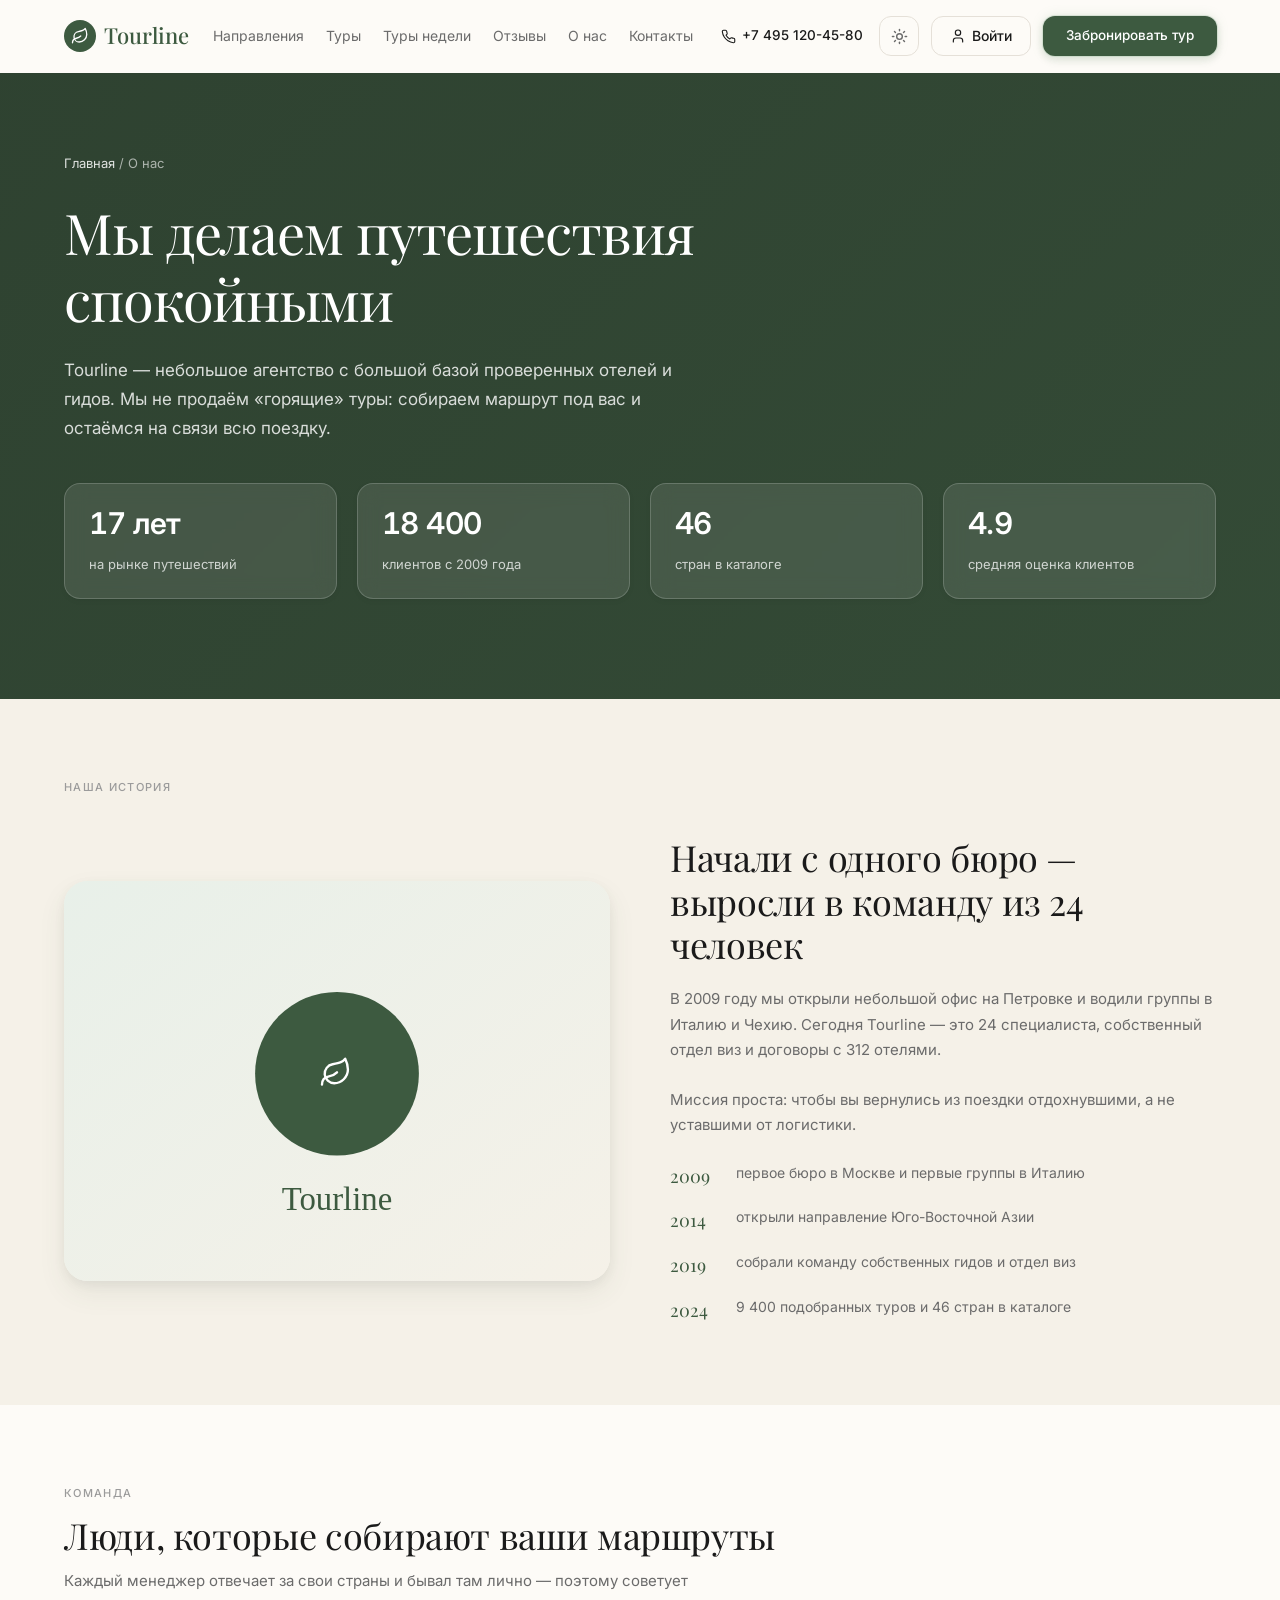
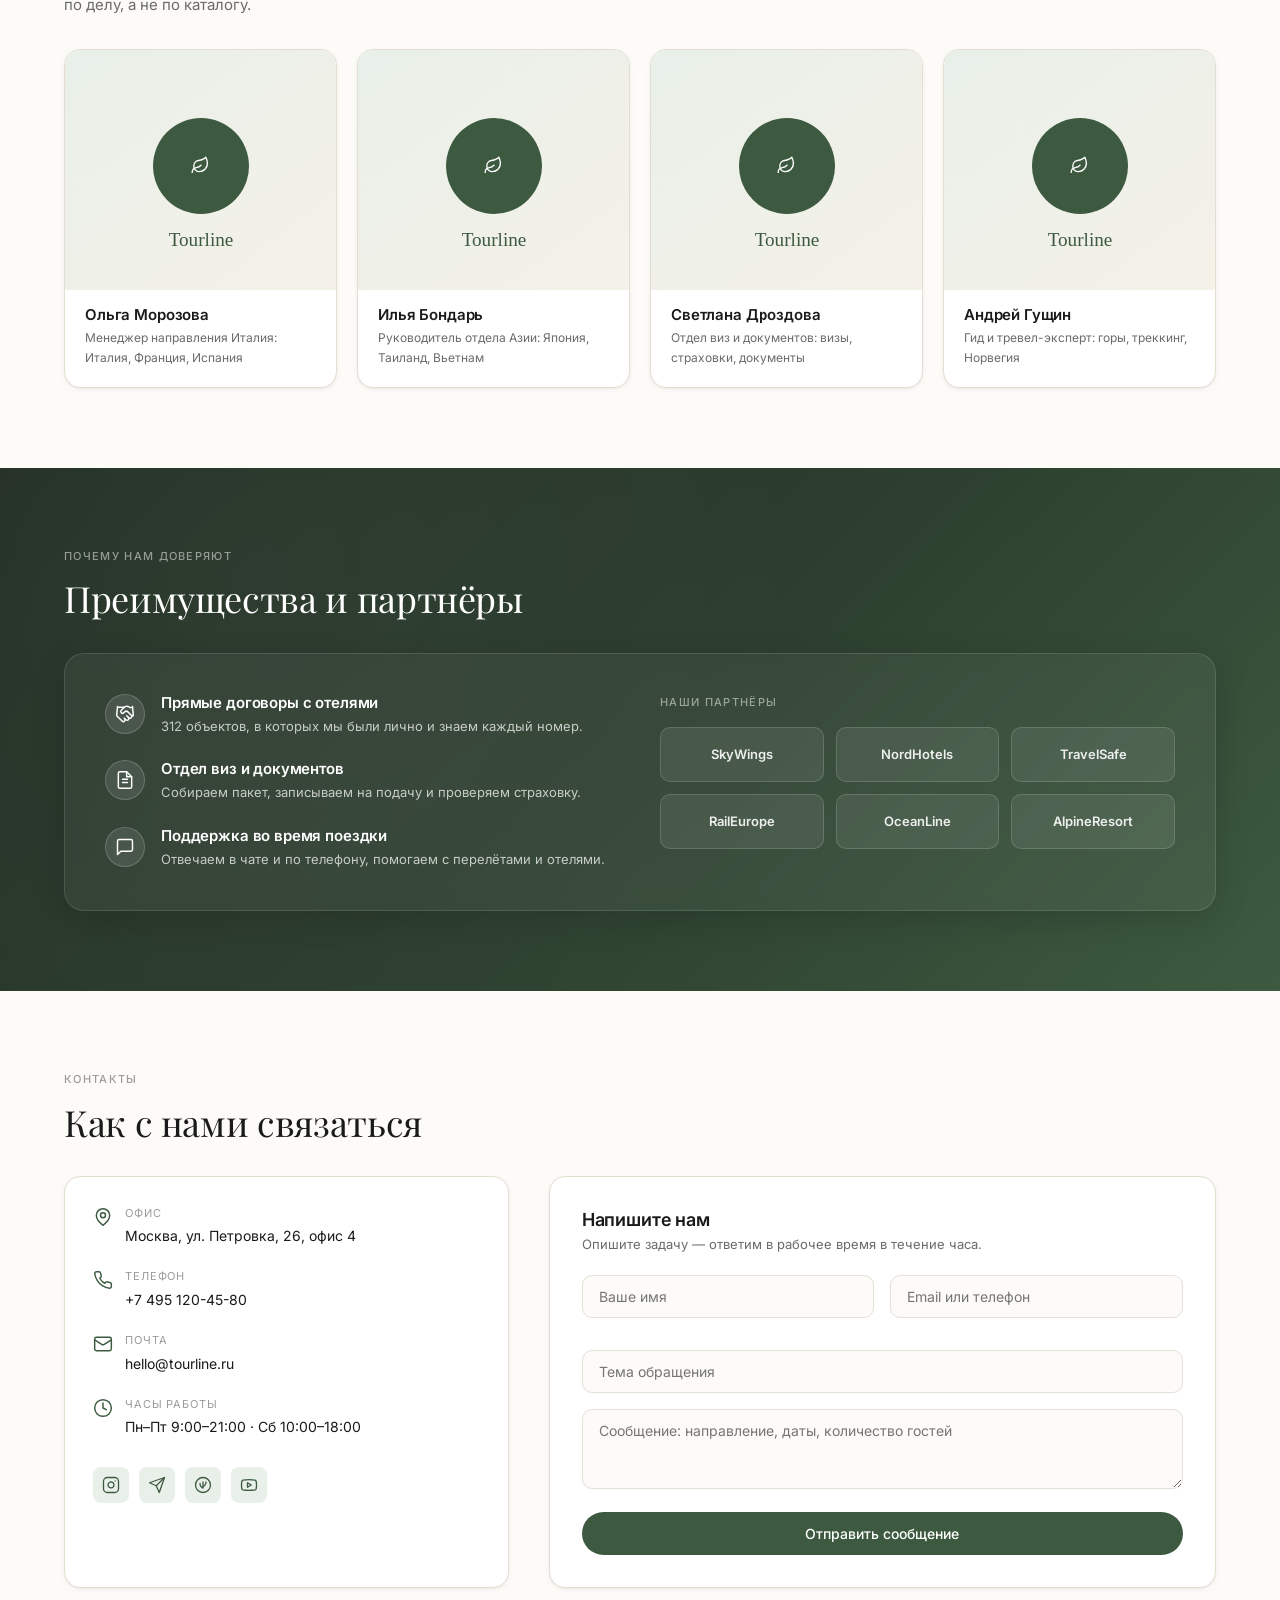
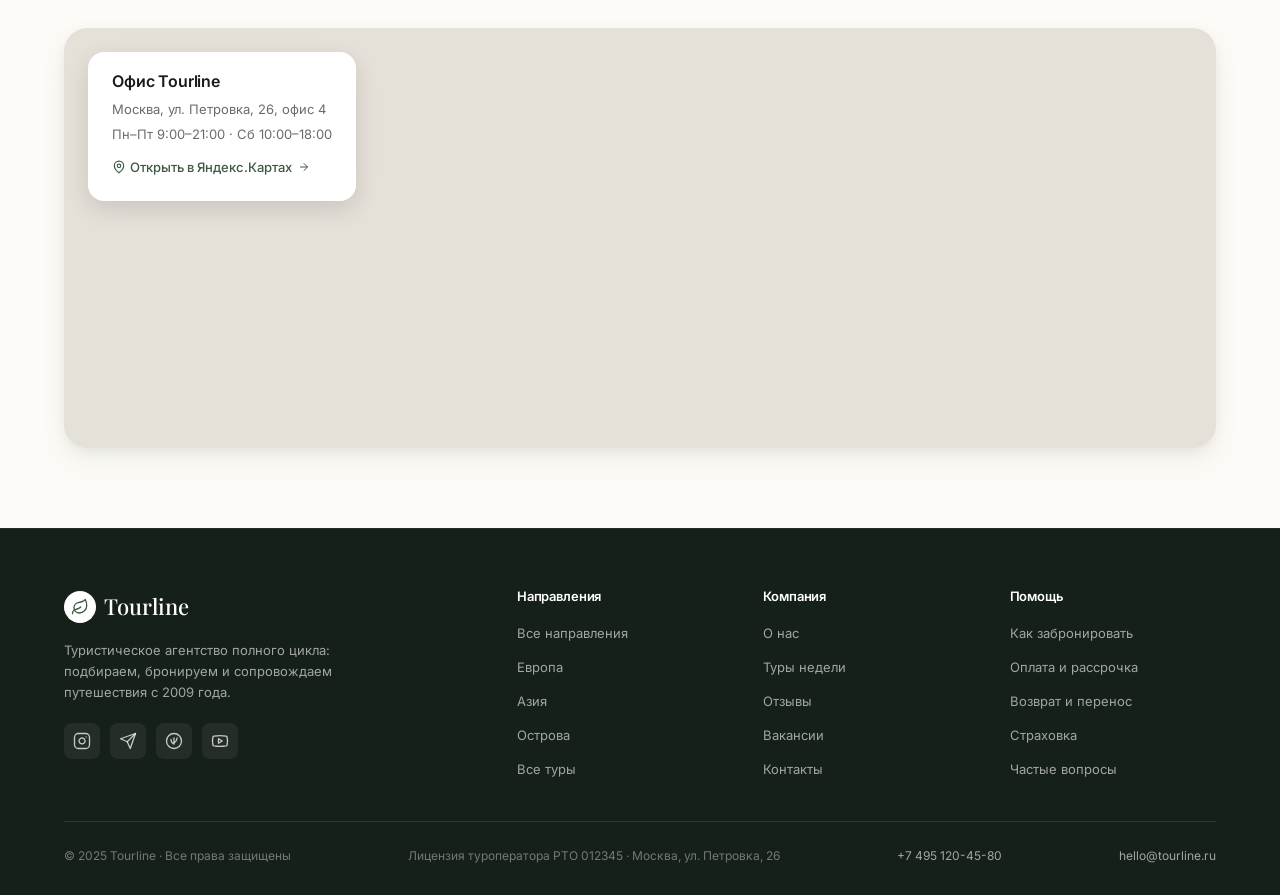
==== commit 77b4949d: "Update Обновила мобильную версию и админку" ====
--- a/about.html
+++ b/about.html
@@ -2,7 +2,9 @@
 <html lang="ru">
 <head>
 <meta charset="UTF-8">
-<meta name="viewport" content="width=device-width, initial-scale=1.0">
+<meta name="viewport" content="width=device-width, initial-scale=1.0, viewport-fit=cover">
+<meta name="theme-color" content="#FDFBF7">
+<meta name="theme-color" content="#0D1210" media="(prefers-color-scheme: dark)">
 <title>О нас — Tourline</title>
 <script>
   (function(){var t=localStorage.getItem('tl-theme')||(window.matchMedia&&window.matchMedia('(prefers-color-scheme: dark)').matches?'dark':'light');document.documentElement.setAttribute('data-theme',t);})();
--- a/style.css
+++ b/style.css
@@ -3279,4 +3279,2173 @@
     transform: none;
     transition: background-color .2s, color .2s, box-shadow .2s;
   }
+}
+/* ============================================================
+   ЗАКРАШЕННОЕ СЕРДЦЕ В ИЗБРАННОМ
+============================================================ */
+
+.fav-toggle {
+  position: absolute;
+  top: 12px;
+  right: 12px;
+  width: 36px;
+  height: 36px;
+  border-radius: 50%;
+  background: rgba(255, 255, 255, 0.92);
+  border: none;
+  display: flex;
+  align-items: center;
+  justify-content: center;
+  cursor: pointer;
+  color: var(--green);
+  transition: all 0.25s ease;
+  z-index: 2;
+  padding: 0;
+  box-shadow: 0 2px 8px rgba(0, 0, 0, 0.08);
+}
+
+.fav-toggle svg {
+  width: 18px;
+  height: 18px;
+  stroke: currentColor;
+  fill: none;
+  stroke-width: 1.75;
+  stroke-linecap: round;
+  stroke-linejoin: round;
+  transition: transform 0.2s ease, fill 0.2s ease, stroke 0.2s ease;
+}
+
+/* При наведении — легкий рост */
+.fav-toggle:hover {
+  transform: scale(1.1);
+  background: #fff;
+}
+
+.fav-toggle:hover svg {
+  transform: scale(1.05);
+}
+
+/* ===== ЗАКРАШЕННОЕ СОСТОЯНИЕ ===== */
+.fav-toggle.favorited {
+  background: #fff;
+  color: #E5484D;
+}
+
+.fav-toggle.favorited svg {
+  fill: currentColor;
+  stroke: currentColor;
+  transform: scale(1.05);
+}
+
+.fav-toggle.favorited:hover {
+  background: #FFF5F5;
+  box-shadow: 0 4px 12px rgba(229, 72, 77, 0.25);
+}
+
+/* Анимация «пульс» при клике */
+@keyframes favPop {
+  0%   { transform: scale(1); }
+  40%  { transform: scale(1.35); }
+  70%  { transform: scale(0.9); }
+  100% { transform: scale(1); }
+}
+
+.fav-toggle.just-clicked svg {
+  animation: favPop 0.45s ease-out;
+}
+
+/* Тёмная тема */
+[data-theme="dark"] .fav-toggle {
+  background: rgba(22, 30, 26, 0.92);
+  color: #7EA882;
+  box-shadow: 0 2px 8px rgba(0, 0, 0, 0.3);
+}
+
+[data-theme="dark"] .fav-toggle:hover {
+  background: #1A231D;
+}
+
+[data-theme="dark"] .fav-toggle.favorited {
+  background: #1A231D;
+  color: #FF6B70;
+}
+
+[data-theme="dark"] .fav-toggle.favorited:hover {
+  background: #221A1A;
+  box-shadow: 0 4px 12px rgba(255, 107, 112, 0.3);
+}
+
+/* На странице тура (в галерее) */
+.tour-gallery .fav-toggle {
+  position: absolute;
+  top: 16px;
+  right: 16px;
+}
+/* ============================================================
+   КНОПКА ИЗБРАННОГО НА СТРАНИЦЕ ТУРА
+============================================================ */
+
+.tour-price-head {
+  display: flex;
+  align-items: flex-start;
+  justify-content: space-between;
+  gap: 16px;
+  margin-bottom: 20px;
+}
+
+.tour-price-head .price {
+  margin-bottom: 4px;
+}
+
+.tour-price-head .price-note {
+  margin-bottom: 0;
+}
+
+/* Круглая кнопка избранного в блоке цены */
+.fav-toggle--detail {
+  position: static !important;
+  width: 44px;
+  height: 44px;
+  border-radius: 50%;
+  background: var(--beige);
+  border: 1px solid var(--border);
+  display: flex;
+  align-items: center;
+  justify-content: center;
+  cursor: pointer;
+  color: var(--text-muted);
+  flex-shrink: 0;
+  transition: all 0.25s ease;
+  padding: 0;
+  top: auto !important;
+  right: auto !important;
+}
+
+.fav-toggle--detail:hover {
+  border-color: var(--green);
+  color: var(--green);
+  background: var(--green-light);
+  transform: scale(1.08);
+}
+
+.fav-toggle--detail svg {
+  width: 20px;
+  height: 20px;
+  stroke: currentColor;
+  fill: none;
+  stroke-width: 1.75;
+  stroke-linecap: round;
+  stroke-linejoin: round;
+  transition: transform 0.2s, fill 0.2s;
+}
+
+/* Закрашенное состояние */
+.fav-toggle--detail.favorited {
+  background: #FFF5F5;
+  border-color: rgba(229, 72, 77, 0.3);
+  color: #E5484D;
+}
+
+.fav-toggle--detail.favorited svg {
+  fill: currentColor;
+  stroke: currentColor;
+  transform: scale(1.05);
+}
+
+.fav-toggle--detail.favorited:hover {
+  background: #FFEBEB;
+  border-color: rgba(229, 72, 77, 0.5);
+  box-shadow: 0 4px 12px rgba(229, 72, 77, 0.2);
+}
+
+/* Тёмная тема */
+[data-theme="dark"] .fav-toggle--detail {
+  background: rgba(255, 255, 255, 0.05);
+  border-color: var(--border);
+  color: var(--text-muted);
+}
+
+[data-theme="dark"] .fav-toggle--detail:hover {
+  border-color: var(--green);
+  color: var(--green);
+  background: rgba(126, 168, 130, 0.12);
+}
+
+[data-theme="dark"] .fav-toggle--detail.favorited {
+  background: rgba(255, 107, 112, 0.12);
+  border-color: rgba(255, 107, 112, 0.35);
+  color: #FF6B70;
+}
+
+[data-theme="dark"] .fav-toggle--detail.favorited:hover {
+  background: rgba(255, 107, 112, 0.2);
+}
+
+/* На мобильных — компактнее */
+@media (max-width: 640px) {
+  .fav-toggle--detail {
+    width: 40px;
+    height: 40px;
+  }
+  .fav-toggle--detail svg {
+    width: 18px;
+    height: 18px;
+  }
+}
+/* ============================================================
+   КОНТАКТЫ МЕНЕДЖЕРА НА СТРАНИЦЕ ТУРА
+============================================================ */
+
+.manager-contacts {
+  display: flex;
+  flex-direction: column;
+  gap: 10px;
+  font-size: 13.5px;
+}
+
+.manager-contacts a {
+  display: flex;
+  align-items: center;
+  gap: 10px;
+  color: var(--green);
+  font-weight: 500;
+  text-decoration: none;
+  padding: 4px 0;
+  transition: color .2s;
+  word-break: break-all;
+}
+
+.manager-contacts a:hover {
+  color: var(--green-dark);
+  text-decoration: underline;
+}
+
+.manager-contacts a svg {
+  width: 18px;
+  height: 18px;
+  flex-shrink: 0;
+  stroke: currentColor;
+  fill: none;
+}
+
+.manager-note {
+  font-size: 12px;
+  color: var(--text-muted);
+  margin-top: 4px;
+  line-height: 1.5;
+}
+/* ============================================================
+   КНОПКИ В ШАПКЕ — МЕНЬШЕ ЗАКРУГЛЕНИЯ
+============================================================ */
+
+/* Кнопка "Забронировать тур" — скруглённый прямоугольник */
+.header-actions .btn-primary {
+  border-radius: 12px !important;
+  height: 40px !important;
+  padding: 0 22px !important;
+  font-size: 13.5px !important;
+  font-weight: 500 !important;
+  transition: all .25s ease;
+}
+
+/* Кнопка "Администратор" (и обычного пользователя) */
+.user-trigger {
+  border-radius: 12px !important;
+  height: 40px !important;
+  padding: 5px 14px 5px 5px !important;
+  transition: all .25s ease;
+}
+
+/* Аватар внутри кнопки — оставляем круглым, это нормально */
+.user-trigger .user-avatar {
+  border-radius: 50% !important;
+  width: 30px !important;
+  height: 30px !important;
+}
+
+/* Кнопка "Войти" для гостей — тоже скруглённый прямоугольник */
+.auth-btn {
+  border-radius: 12px !important;
+  height: 40px !important;
+}
+
+/* Переключатель темы — тоже уменьшаем закругление */
+.theme-toggle {
+  border-radius: 12px !important;
+  width: 40px !important;
+  height: 40px !important;
+}
+
+/* Сохраняем лёгкую подсветку при наведении */
+.header-actions .btn-primary:hover {
+  transform: translateY(-1px);
+}
+
+.user-trigger:hover {
+  border-color: var(--green);
+}
+
+/* ============ МОБИЛЬНАЯ ВЕРСИЯ ============ */
+@media (max-width: 640px) {
+  .header-actions .btn-primary,
+  .user-trigger,
+  .auth-btn,
+  .theme-toggle {
+    height: 38px !important;
+  }
+  .user-trigger .user-avatar {
+    width: 28px !important;
+    height: 28px !important;
+  }
+}
+/* ============================================================
+   КАСТОМНЫЙ ВЫПАДАЮЩИЙ СПИСОК
+============================================================ */
+
+.custom-select {
+  position: relative;
+  width: 100%;
+}
+
+/* Кнопка-триггер */
+.custom-select-trigger {
+  display: flex;
+  align-items: center;
+  justify-content: space-between;
+  gap: 8px;
+  width: 100%;
+  padding: 0;
+  background: transparent;
+  border: none;
+  font-family: inherit;
+  font-size: 14px;
+  font-weight: 500;
+  color: var(--text);
+  cursor: pointer;
+  text-align: left;
+  outline: none;
+  line-height: 1.4;
+}
+
+.custom-select-value {
+  overflow: hidden;
+  text-overflow: ellipsis;
+  white-space: nowrap;
+}
+
+.custom-select-arrow {
+  width: 14px;
+  height: 14px;
+  flex-shrink: 0;
+  stroke: var(--text-light);
+  transition: transform .25s ease, stroke .2s ease;
+}
+
+.custom-select.open .custom-select-arrow {
+  transform: rotate(180deg);
+  stroke: var(--green);
+}
+
+/* Выпадающий список */
+.custom-select-dropdown {
+  position: absolute;
+  top: calc(100% + 14px);
+  left: -16px;
+  min-width: 220px;
+  background: var(--white);
+  border: 1px solid var(--border);
+  border-radius: 14px;
+  padding: 6px;
+  box-shadow:
+    0 4px 12px rgba(0, 0, 0, 0.04),
+    0 16px 40px rgba(61, 90, 64, 0.12);
+  z-index: 200;
+  opacity: 0;
+  transform: translateY(-8px) scale(0.96);
+  transform-origin: top left;
+  pointer-events: none;
+  transition: opacity .2s ease, transform .25s cubic-bezier(.2,.9,.3,1);
+  max-height: 320px;
+  overflow-y: auto;
+}
+
+.custom-select.open .custom-select-dropdown {
+  opacity: 1;
+  transform: translateY(0) scale(1);
+  pointer-events: auto;
+}
+
+/* Скроллбар внутри дропдауна */
+.custom-select-dropdown::-webkit-scrollbar {
+  width: 6px;
+}
+.custom-select-dropdown::-webkit-scrollbar-thumb {
+  background: rgba(126, 168, 130, 0.3);
+  border-radius: 3px;
+}
+.custom-select-dropdown::-webkit-scrollbar-thumb:hover {
+  background: rgba(126, 168, 130, 0.5);
+}
+
+/* Опция */
+.custom-select-option {
+  display: flex;
+  align-items: center;
+  gap: 10px;
+  padding: 10px 12px;
+  border-radius: 9px;
+  font-size: 13.5px;
+  font-weight: 500;
+  color: var(--text);
+  cursor: pointer;
+  transition: background-color .15s ease, color .15s ease;
+  user-select: none;
+}
+
+.custom-select-option:hover {
+  background: var(--beige);
+  color: var(--green);
+}
+
+.custom-select-option.active {
+  background: var(--green-light);
+  color: var(--green);
+  font-weight: 600;
+}
+
+.custom-select-option svg {
+  width: 15px;
+  height: 15px;
+  flex-shrink: 0;
+  stroke: currentColor;
+  opacity: 0.6;
+}
+
+.custom-select-option:hover svg,
+.custom-select-option.active svg {
+  opacity: 1;
+}
+
+/* ============ ТЁМНАЯ ТЕМА ============ */
+[data-theme="dark"] .custom-select-dropdown {
+  background: #131A16;
+  border-color: #26302A;
+  box-shadow:
+    0 4px 12px rgba(0, 0, 0, 0.3),
+    0 16px 40px rgba(0, 0, 0, 0.4);
+}
+
+[data-theme="dark"] .custom-select-option {
+  color: #E6EBE7;
+}
+
+[data-theme="dark"] .custom-select-option:hover {
+  background: rgba(126, 168, 130, 0.1);
+  color: #7EA882;
+}
+
+[data-theme="dark"] .custom-select-option.active {
+  background: rgba(126, 168, 130, 0.15);
+  color: #B8D9BB;
+}
+
+/* ============ АДАПТИВ ============ */
+@media (max-width: 900px) {
+  .custom-select-dropdown {
+    left: 0;
+    min-width: 100%;
+  }
+}
+/* ============================================================
+   ПОИСК ВНУТРИ ДРОПДАУНА
+============================================================ */
+
+.custom-select-search {
+  position: relative;
+  padding: 6px 6px 8px;
+  border-bottom: 1px solid var(--border);
+  margin-bottom: 4px;
+}
+
+.custom-select-search input {
+  width: 100%;
+  padding: 9px 12px 9px 34px;
+  border: 1px solid var(--border);
+  border-radius: 9px;
+  background: var(--cream);
+  color: var(--text);
+  font-family: inherit;
+  font-size: 13px;
+  outline: none;
+  transition: border-color .2s, background-color .2s;
+}
+
+.custom-select-search input:focus {
+  border-color: var(--green);
+  background: var(--white);
+}
+
+.custom-select-search input::placeholder {
+  color: var(--text-light);
+}
+
+.custom-select-search svg {
+  position: absolute;
+  left: 16px;
+  top: 50%;
+  transform: translateY(-50%);
+  width: 15px;
+  height: 15px;
+  stroke: var(--text-light);
+  fill: none;
+  pointer-events: none;
+}
+
+.custom-select-list {
+  max-height: 260px;
+  overflow-y: auto;
+  padding: 0 2px;
+}
+
+.custom-select-list::-webkit-scrollbar {
+  width: 6px;
+}
+.custom-select-list::-webkit-scrollbar-thumb {
+  background: rgba(126, 168, 130, 0.3);
+  border-radius: 3px;
+}
+.custom-select-list::-webkit-scrollbar-thumb:hover {
+  background: rgba(126, 168, 130, 0.5);
+}
+
+.custom-select-empty {
+  padding: 20px 12px;
+  text-align: center;
+  font-size: 13px;
+  color: var(--text-muted);
+}
+
+/* Плейсхолдер в триггере */
+.custom-select-value.placeholder {
+  color: var(--text-light);
+  font-weight: 400;
+}
+
+/* Активная опция = выбрано, отличается от hover */
+.custom-select-option.active::after {
+  content: '';
+  margin-left: auto;
+  width: 14px;
+  height: 14px;
+  background-image: url("data:image/svg+xml;utf8,<svg xmlns='http://www.w3.org/2000/svg' viewBox='0 0 24 24' fill='none' stroke='%233D5A40' stroke-width='2.5' stroke-linecap='round' stroke-linejoin='round'><polyline points='20 6 9 17 4 12'/></svg>");
+  background-repeat: no-repeat;
+  background-position: center;
+  background-size: contain;
+  flex-shrink: 0;
+}
+[data-theme="dark"] .custom-select-option.active::after {
+  background-image: url("data:image/svg+xml;utf8,<svg xmlns='http://www.w3.org/2000/svg' viewBox='0 0 24 24' fill='none' stroke='%23B8D9BB' stroke-width='2.5' stroke-linecap='round' stroke-linejoin='round'><polyline points='20 6 9 17 4 12'/></svg>");
+}
+
+/* Тёмная тема для поиска */
+[data-theme="dark"] .custom-select-search input {
+  background: #0D1210;
+  border-color: #26302A;
+  color: #E6EBE7;
+}
+[data-theme="dark"] .custom-select-search input:focus {
+  background: #131A16;
+  border-color: #7EA882;
+}
+
+/* Поле "Направление" немного шире */
+.search-field:has(.custom-select--search) {
+  min-width: 200px;
+}
+
+/* Дропдаун у "Направления" — шире, чтобы влезли длинные названия */
+.custom-select--search .custom-select-dropdown {
+  min-width: 240px;
+}
+/* ============================================================
+   КАЛЕНДАРЬ ВЫБОРА ДАТ
+============================================================ */
+
+.datepicker {
+  position: relative;
+  width: 100%;
+}
+
+/* Триггер — как остальные поля поиска */
+.datepicker-trigger {
+  display: flex;
+  align-items: center;
+  justify-content: space-between;
+  gap: 8px;
+  width: 100%;
+  padding: 0;
+  background: transparent;
+  border: none;
+  font-family: inherit;
+  font-size: 14px;
+  font-weight: 500;
+  color: var(--text);
+  cursor: pointer;
+  text-align: left;
+  outline: none;
+  line-height: 1.4;
+}
+
+.datepicker-value {
+  overflow: hidden;
+  text-overflow: ellipsis;
+  white-space: nowrap;
+}
+
+.datepicker-arrow {
+  width: 14px;
+  height: 14px;
+  flex-shrink: 0;
+  stroke: var(--text-light);
+  transition: transform .25s ease, stroke .2s ease;
+}
+
+.datepicker.open .datepicker-arrow {
+  transform: rotate(180deg);
+  stroke: var(--green);
+}
+
+/* ============ ДРОПДАУН ============ */
+.datepicker-dropdown {
+  position: absolute;
+  top: calc(100% + 14px);
+  left: -16px;
+  width: 320px;
+  background: var(--white);
+  border: 1px solid var(--border);
+  border-radius: 16px;
+  padding: 16px;
+  box-shadow:
+    0 4px 12px rgba(0, 0, 0, 0.04),
+    0 16px 40px rgba(61, 90, 64, 0.15);
+  z-index: 200;
+  opacity: 0;
+  transform: translateY(-8px) scale(0.96);
+  transform-origin: top left;
+  pointer-events: none;
+  transition: opacity .2s ease, transform .25s cubic-bezier(.2,.9,.3,1);
+}
+
+.datepicker.open .datepicker-dropdown {
+  opacity: 1;
+  transform: translateY(0) scale(1);
+  pointer-events: auto;
+}
+
+/* ============ ШАПКА С МЕСЯЦЕМ ============ */
+.datepicker-header {
+  display: flex;
+  align-items: center;
+  justify-content: space-between;
+  margin-bottom: 16px;
+}
+
+.datepicker-month {
+  font-family: var(--font-sans);
+  font-size: 15px;
+  font-weight: 600;
+  color: var(--text);
+  letter-spacing: -0.01em;
+}
+
+.datepicker-nav {
+  width: 32px;
+  height: 32px;
+  border-radius: 8px;
+  border: 1px solid transparent;
+  background: transparent;
+  color: var(--text-muted);
+  display: flex;
+  align-items: center;
+  justify-content: center;
+  cursor: pointer;
+  transition: all .2s;
+}
+.datepicker-nav:hover {
+  background: var(--green-light);
+  color: var(--green);
+  border-color: var(--green);
+}
+.datepicker-nav svg {
+  width: 16px;
+  height: 16px;
+}
+
+/* ============ ДНИ НЕДЕЛИ ============ */
+.datepicker-weekdays {
+  display: grid;
+  grid-template-columns: repeat(7, 1fr);
+  gap: 2px;
+  margin-bottom: 6px;
+}
+.datepicker-weekdays span {
+  text-align: center;
+  font-size: 11px;
+  font-weight: 600;
+  color: var(--text-light);
+  text-transform: uppercase;
+  letter-spacing: 0.04em;
+  padding: 6px 0;
+}
+
+/* ============ СЕТКА ДНЕЙ ============ */
+.datepicker-grid {
+  display: grid;
+  grid-template-columns: repeat(7, 1fr);
+  gap: 2px;
+}
+
+.datepicker-day {
+  aspect-ratio: 1 / 1;
+  border: none;
+  background: transparent;
+  border-radius: 8px;
+  font-family: var(--font-sans);
+  font-size: 13.5px;
+  font-weight: 500;
+  color: var(--text);
+  cursor: pointer;
+  transition: all .15s ease;
+  display: flex;
+  align-items: center;
+  justify-content: center;
+  position: relative;
+}
+
+.datepicker-day:hover:not(.disabled):not(.empty) {
+  background: var(--green-light);
+  color: var(--green);
+}
+
+.datepicker-day.other-month {
+  color: var(--text-light);
+  opacity: 0.4;
+}
+
+.datepicker-day.disabled {
+  color: var(--text-light);
+  opacity: 0.3;
+  cursor: not-allowed;
+}
+
+.datepicker-day.empty {
+  pointer-events: none;
+  visibility: hidden;
+}
+
+/* Выбранный день */
+.datepicker-day.selected {
+  background: var(--green);
+  color: #fff;
+  font-weight: 600;
+}
+.datepicker-day.selected:hover {
+  background: var(--green-dark);
+  color: #fff;
+}
+
+/* В диапазоне (между двумя датами) */
+.datepicker-day.in-range {
+  background: var(--green-light);
+  color: var(--green);
+  border-radius: 0;
+}
+.datepicker-day.in-range:hover {
+  background: rgba(61, 90, 64, 0.15);
+  color: var(--green);
+}
+
+/* Начало диапазона */
+.datepicker-day.range-start {
+  background: var(--green);
+  color: #fff;
+  border-radius: 8px 0 0 8px;
+}
+.datepicker-day.range-start:hover {
+  background: var(--green-dark);
+  color: #fff;
+}
+
+/* Конец диапазона */
+.datepicker-day.range-end {
+  background: var(--green);
+  color: #fff;
+  border-radius: 0 8px 8px 0;
+}
+.datepicker-day.range-end:hover {
+  background: var(--green-dark);
+  color: #fff;
+}
+
+/* Один день (start = end) */
+.datepicker-day.range-start.range-end {
+  border-radius: 8px;
+}
+
+/* Сегодняшний день */
+.datepicker-day.today:not(.selected):not(.in-range):not(.range-start):not(.range-end) {
+  color: var(--green);
+  font-weight: 700;
+  background: rgba(61, 90, 64, 0.06);
+}
+
+/* ============ ФУТЕР ============ */
+.datepicker-footer {
+  display: flex;
+  gap: 8px;
+  margin-top: 16px;
+  padding-top: 14px;
+  border-top: 1px solid var(--border);
+}
+
+.datepicker-btn {
+  flex: 1;
+  padding: 10px 14px;
+  border-radius: 9px;
+  font-family: var(--font-sans);
+  font-size: 13px;
+  font-weight: 500;
+  cursor: pointer;
+  transition: all .2s;
+  border: none;
+}
+
+.datepicker-btn--clear {
+  background: transparent;
+  color: var(--text-muted);
+  border: 1px solid var(--border);
+}
+.datepicker-btn--clear:hover {
+  border-color: var(--pink-text);
+  color: var(--pink-text);
+  background: rgba(184, 92, 88, 0.05);
+}
+
+.datepicker-btn--apply {
+  background: var(--green);
+  color: #fff;
+}
+.datepicker-btn--apply:hover {
+  background: var(--green-dark);
+}
+
+/* ============ ТЁМНАЯ ТЕМА ============ */
+[data-theme="dark"] .datepicker-dropdown {
+  background: #131A16;
+  border-color: #26302A;
+  box-shadow:
+    0 4px 12px rgba(0, 0, 0, 0.3),
+    0 16px 40px rgba(0, 0, 0, 0.4);
+}
+
+[data-theme="dark"] .datepicker-month {
+  color: #E6EBE7;
+}
+
+[data-theme="dark"] .datepicker-day {
+  color: #E6EBE7;
+}
+
+[data-theme="dark"] .datepicker-day:hover:not(.disabled):not(.empty) {
+  background: rgba(126, 168, 130, 0.15);
+  color: #B8D9BB;
+}
+
+[data-theme="dark"] .datepicker-day.other-month {
+  color: #6F7A73;
+}
+
+[data-theme="dark"] .datepicker-day.selected,
+[data-theme="dark"] .datepicker-day.range-start,
+[data-theme="dark"] .datepicker-day.range-end {
+  background: #7EA882;
+  color: #0D1210;
+  font-weight: 700;
+}
+
+[data-theme="dark"] .datepicker-day.in-range {
+  background: rgba(126, 168, 130, 0.2);
+  color: #B8D9BB;
+}
+
+[data-theme="dark"] .datepicker-day.today:not(.selected):not(.in-range) {
+  color: #7EA882;
+  background: rgba(126, 168, 130, 0.08);
+}
+
+[data-theme="dark"] .datepicker-btn--clear {
+  border-color: #26302A;
+  color: #9FAAA2;
+}
+[data-theme="dark"] .datepicker-btn--clear:hover {
+  border-color: #E5A19C;
+  color: #E5A19C;
+}
+
+/* ============ АДАПТИВ ============ */
+@media (max-width: 900px) {
+  .datepicker-dropdown {
+    left: 0;
+    width: calc(100vw - 40px);
+    max-width: 340px;
+  }
+}
+
+@media (max-width: 480px) {
+  .datepicker-dropdown {
+    padding: 12px;
+  }
+  .datepicker-day {
+    font-size: 12.5px;
+  }
+  .datepicker-weekdays span {
+    font-size: 10px;
+  }
+}
+/* ============================================================
+   ФОРМА ПОИСКА — РАСШИРЕННЫЕ ПОЛЯ
+============================================================ */
+
+/* Пересобираем сетку: даём больше места всем полям */
+.search-form {
+  display: grid !important;
+  grid-template-columns: minmax(140px, 1fr) minmax(200px, 1.4fr) minmax(180px, 1.2fr) auto !important;
+  gap: 0 !important;
+  align-items: stretch !important;
+}
+
+/* Поля — чуть компактнее по вертикали, но шире по горизонтали */
+.search-field {
+  padding: 10px 14px !important;
+  min-width: 0 !important;
+}
+
+/* Значение внутри — не сжимается до буквы */
+.custom-select-trigger,
+.datepicker-trigger {
+  min-width: 0;
+  width: 100%;
+}
+
+.custom-select-value,
+.datepicker-value {
+  overflow: hidden;
+  text-overflow: ellipsis;
+  white-space: nowrap;
+  min-width: 0;
+  display: block;
+}
+
+/* Убираем лишние пробелы у стрелки */
+.custom-select-arrow,
+.datepicker-arrow {
+  margin-left: 4px;
+  flex-shrink: 0;
+}
+
+/* Кнопка "Найти тур" — фиксированной ширины */
+.search-form .btn {
+  padding: 12px 22px !important;
+  margin: 4px !important;
+  white-space: nowrap;
+}
+
+/* ============ АДАПТИВ ============ */
+@media (max-width: 1100px) {
+  .search-form {
+    grid-template-columns: minmax(120px, 1fr) minmax(160px, 1.2fr) minmax(150px, 1fr) auto !important;
+  }
+}
+
+@media (max-width: 900px) {
+  /* На планшетах — переводим в 2 строки */
+  .search-form {
+    grid-template-columns: 1fr 1fr !important;
+    gap: 4px !important;
+  }
+  .search-form .btn {
+    grid-column: 1 / -1;
+    margin: 6px 4px 4px !important;
+    width: calc(100% - 8px);
+  }
+  .search-field {
+    border-right: 1px solid var(--border) !important;
+    border-bottom: 1px solid var(--border);
+  }
+  .search-field:nth-child(2n) {
+    border-right: none !important;
+  }
+  .search-field:last-of-type {
+    border-bottom: none;
+  }
+}
+
+@media (max-width: 640px) {
+  /* На телефонах — в одну колонку */
+  .search-form {
+    grid-template-columns: 1fr !important;
+  }
+  .search-field {
+    border-right: none !important;
+    border-bottom: 1px solid var(--border);
+    padding: 12px 16px !important;
+  }
+  .search-field:last-of-type {
+    border-bottom: none;
+  }
+  .search-form .btn {
+    margin: 8px !important;
+    width: calc(100% - 16px);
+  }
+}
+/* ============================================================
+   HERO-КАРТОЧКА — ИСПРАВЛЕНИЕ
+============================================================ */
+
+/* Сама карточка — больше места, ровные отступы */
+.hero-card {
+  padding: 18px 22px !important;
+  gap: 16px !important;
+  align-items: center !important;
+}
+
+.hero-card-left {
+  min-width: 0;
+  flex: 1;
+}
+
+/* Заголовок "Мадейра, Португалия" — одной строкой */
+.hero-card-left h4 {
+  font-size: 15px !important;
+  font-weight: 600 !important;
+  line-height: 1.3 !important;
+  margin-bottom: 4px !important;
+  white-space: nowrap;
+  overflow: hidden;
+  text-overflow: ellipsis;
+}
+
+/* "Популярно в мае · 7 ночей" — одной строкой */
+.hero-card-left p {
+  font-size: 12.5px !important;
+  color: var(--text-muted);
+  line-height: 1.3 !important;
+  margin-bottom: 8px !important;
+  white-space: nowrap;
+  overflow: hidden;
+  text-overflow: ellipsis;
+}
+
+/* "от 96 000 ₽" — не переносится */
+.hero-card-left strong {
+  font-size: 17px !important;
+  color: var(--green);
+  white-space: nowrap;
+  font-weight: 600;
+  font-variant-numeric: tabular-nums;
+}
+
+/* ============ БЕЙДЖ СКИДКИ ============ */
+.hero-badge {
+  flex-shrink: 0;
+  padding: 10px 14px !important;
+  border-radius: 10px !important;
+  text-align: center;
+  min-width: 110px;
+  max-width: 130px;
+  line-height: 1.25;
+}
+
+.hero-badge strong {
+  display: block;
+  font-size: 20px !important;
+  font-weight: 700 !important;
+  margin-bottom: 4px;
+  line-height: 1;
+  letter-spacing: -0.01em;
+}
+
+.hero-badge {
+  font-size: 11px !important;
+  font-weight: 500;
+}
+
+/* "на раннее бронирование" — 2 ровные строки */
+.hero-badge::after {
+  content: '';
+}
+
+/* На узких экранах — бейдж под текстом */
+@media (max-width: 480px) {
+  .hero-card {
+    flex-direction: column;
+    align-items: stretch !important;
+    gap: 12px !important;
+  }
+  .hero-badge {
+    max-width: 100%;
+    min-width: auto;
+    display: flex;
+    align-items: center;
+    justify-content: center;
+    gap: 8px;
+    padding: 8px 14px !important;
+  }
+  .hero-badge strong {
+    margin-bottom: 0;
+    font-size: 16px !important;
+  }
+}
+/* ============================================================
+   КАЛЕНДАРЬ В ФОРМАХ (autoconvert)
+============================================================ */
+
+/* Триггер — выглядит как обычный input */
+.datepicker--inline {
+  position: relative;
+  display: block;
+  width: 100%;
+}
+
+.datepicker--inline .datepicker-trigger--field {
+  width: 100%;
+  padding: 12px 16px;
+  background: var(--cream);
+  border: 1px solid var(--border);
+  border-radius: 10px;
+  font-size: 14px;
+  font-weight: 400;
+  color: var(--text);
+  font-family: inherit;
+  display: flex;
+  align-items: center;
+  justify-content: space-between;
+  gap: 10px;
+  min-height: 44px;
+  cursor: pointer;
+  transition: border-color .2s, background-color .2s, box-shadow .2s;
+}
+
+.datepicker--inline .datepicker-trigger--field:hover {
+  border-color: var(--green);
+}
+
+.datepicker--inline.open .datepicker-trigger--field {
+  border-color: var(--green);
+  background: var(--white);
+  box-shadow: 0 0 0 3px rgba(61, 90, 64, 0.08);
+}
+
+.datepicker--inline .datepicker-value {
+  color: var(--text);
+  flex: 1;
+  text-align: left;
+  overflow: hidden;
+  text-overflow: ellipsis;
+  white-space: nowrap;
+}
+
+.datepicker--inline .datepicker-value.placeholder {
+  color: var(--text-light);
+}
+
+.datepicker--inline .datepicker-arrow {
+  width: 14px;
+  height: 14px;
+  stroke: var(--text-light);
+  transition: transform .25s, stroke .2s;
+  flex-shrink: 0;
+}
+
+.datepicker--inline.open .datepicker-arrow {
+  transform: rotate(180deg);
+  stroke: var(--green);
+}
+
+/* Дропдаун календаря в формах */
+.datepicker--inline .datepicker-dropdown {
+  top: calc(100% + 6px);
+  left: 0;
+  right: auto;
+  width: 320px;
+  max-width: calc(100vw - 40px);
+  z-index: 300;
+}
+
+/* Модификатор для выравнивания по правому краю */
+.datepicker--inline.datepicker--right .datepicker-dropdown {
+  left: auto;
+  right: 0;
+}
+
+/* ============ ТЁМНАЯ ТЕМА ============ */
+[data-theme="dark"] .datepicker--inline .datepicker-trigger--field {
+  background: #0D1210;
+  border-color: #26302A;
+  color: #E6EBE7;
+}
+
+[data-theme="dark"] .datepicker--inline.open .datepicker-trigger--field {
+  background: #131A16;
+  border-color: #7EA882;
+}
+
+[data-theme="dark"] .datepicker--inline .datepicker-value {
+  color: #E6EBE7;
+}
+
+[data-theme="dark"] .datepicker--inline .datepicker-value.placeholder {
+  color: #6F7A73;
+}
+
+/* ============ МОБИЛЬНЫЕ ============ */
+@media (max-width: 640px) {
+  .datepicker--inline .datepicker-dropdown {
+    width: calc(100vw - 40px);
+    max-width: 340px;
+  }
+  .datepicker-day {
+    font-size: 12.5px;
+  }
+}
+/* ============================================================
+   КАСТОМНЫЕ ДРОПДАУНЫ — ЕДИНЫЙ СТИЛЬ
+============================================================ */
+
+/* ---------- БАЗА (общая для всех вариантов) ---------- */
+.custom-select {
+  position: relative;
+  display: inline-block;
+  width: 100%;
+}
+
+.custom-select-trigger {
+  display: flex;
+  align-items: center;
+  justify-content: space-between;
+  gap: 10px;
+  width: 100%;
+  cursor: pointer;
+  font-family: inherit;
+  transition: all .2s ease;
+  outline: none;
+  text-align: left;
+}
+
+.custom-select-value {
+  overflow: hidden;
+  text-overflow: ellipsis;
+  white-space: nowrap;
+  flex: 1;
+  min-width: 0;
+}
+
+.custom-select-arrow {
+  flex-shrink: 0;
+  stroke: currentColor;
+  fill: none;
+  transition: transform .25s ease;
+  opacity: 0.6;
+}
+
+.custom-select.open .custom-select-arrow {
+  transform: rotate(180deg);
+  opacity: 1;
+}
+
+/* ---------- ДРОПДАУН ---------- */
+.custom-select-dropdown {
+  position: absolute;
+  top: calc(100% + 6px);
+  left: 0;
+  right: 0;
+  background: var(--white);
+  border: 1px solid var(--border);
+  border-radius: 12px;
+  padding: 6px;
+  box-shadow:
+    0 4px 12px rgba(0, 0, 0, 0.04),
+    0 16px 40px rgba(61, 90, 64, 0.12);
+  z-index: 200;
+  opacity: 0;
+  transform: translateY(-8px) scale(0.96);
+  transform-origin: top center;
+  pointer-events: none;
+  transition: opacity .2s ease, transform .25s cubic-bezier(.2,.9,.3,1);
+  max-height: 300px;
+  overflow-y: auto;
+}
+
+.custom-select.open .custom-select-dropdown {
+  opacity: 1;
+  transform: translateY(0) scale(1);
+  pointer-events: auto;
+}
+
+.custom-select-dropdown::-webkit-scrollbar { width: 6px; }
+.custom-select-dropdown::-webkit-scrollbar-thumb {
+  background: rgba(126, 168, 130, 0.3);
+  border-radius: 3px;
+}
+
+/* ---------- ОПЦИЯ ---------- */
+.custom-select-option {
+  display: flex;
+  align-items: center;
+  gap: 10px;
+  padding: 10px 12px;
+  border-radius: 8px;
+  font-size: 14px;
+  font-weight: 500;
+  color: var(--text);
+  cursor: pointer;
+  transition: background-color .15s, color .15s;
+  user-select: none;
+}
+
+.custom-select-option:hover {
+  background: var(--beige);
+  color: var(--green);
+}
+
+.custom-select-option.active {
+  background: var(--green-light);
+  color: var(--green);
+  font-weight: 600;
+}
+
+.custom-select-option.active::after {
+  content: '';
+  margin-left: auto;
+  width: 14px;
+  height: 14px;
+  background-image: url("data:image/svg+xml;utf8,<svg xmlns='http://www.w3.org/2000/svg' viewBox='0 0 24 24' fill='none' stroke='%233D5A40' stroke-width='2.5' stroke-linecap='round' stroke-linejoin='round'><polyline points='20 6 9 17 4 12'/></svg>");
+  background-repeat: no-repeat;
+  background-size: contain;
+  background-position: center;
+  flex-shrink: 0;
+}
+
+.custom-select-option.disabled {
+  opacity: 0.4;
+  cursor: not-allowed;
+}
+
+/* ============================================================
+   ВАРИАНТ 1 — FORM-SELECT (в формах и модалках)
+   Выглядит как обычный input
+============================================================ */
+.custom-select--form .custom-select-trigger {
+  padding: 12px 16px;
+  background: var(--cream);
+  border: 1px solid var(--border);
+  border-radius: 10px;
+  font-size: 14px;
+  font-weight: 400;
+  color: var(--text);
+  min-height: 44px;
+}
+
+.custom-select--form .custom-select-trigger:hover {
+  border-color: var(--green);
+}
+
+.custom-select--form.open .custom-select-trigger {
+  border-color: var(--green);
+  background: var(--white);
+  box-shadow: 0 0 0 3px rgba(61, 90, 64, 0.08);
+}
+
+.custom-select--form .custom-select-arrow {
+  width: 14px;
+  height: 14px;
+  stroke: var(--text-light);
+}
+
+/* ============================================================
+   ВАРИАНТ 2 — FILTER-SELECT (в фильтрах админки)
+   Выглядит как кнопка с рамкой
+============================================================ */
+.custom-select--filter {
+  display: inline-block;
+  width: auto;
+  min-width: 160px;
+}
+
+.custom-select--filter .custom-select-trigger {
+  padding: 8px 32px 8px 14px;
+  background: var(--white);
+  border: 1px solid var(--border);
+  border-radius: 10px;
+  font-size: 13px;
+  font-weight: 500;
+  color: var(--text);
+  height: 38px;
+  position: relative;
+}
+
+.custom-select--filter .custom-select-arrow {
+  position: absolute;
+  right: 12px;
+  top: 50%;
+  transform: translateY(-50%);
+  width: 12px;
+  height: 12px;
+  stroke: var(--text-muted);
+}
+
+.custom-select--filter.open .custom-select-trigger {
+  border-color: var(--green);
+  box-shadow: 0 0 0 3px rgba(126, 168, 130, 0.12);
+}
+
+.custom-select--filter .custom-select-dropdown {
+  min-width: 200px;
+  width: max-content;
+  max-width: 320px;
+}
+
+/* ============================================================
+   ВАРИАНТ 3 — CHIP (если селект в стиле чипа)
+============================================================ */
+.custom-select--chip {
+  display: inline-block;
+  width: auto;
+}
+
+.custom-select--chip .custom-select-trigger {
+  padding: 6px 30px 6px 14px;
+  background: var(--white);
+  border: 1px solid var(--border);
+  border-radius: 20px;
+  font-size: 13px;
+  height: 34px;
+  position: relative;
+}
+
+.custom-select--chip .custom-select-arrow {
+  position: absolute;
+  right: 10px;
+  top: 50%;
+  transform: translateY(-50%);
+  width: 11px;
+  height: 11px;
+}
+
+.custom-select--chip.open .custom-select-trigger {
+  border-color: var(--green);
+}
+
+/* ============================================================
+   ТЁМНАЯ ТЕМА
+============================================================ */
+[data-theme="dark"] .custom-select-dropdown {
+  background: #131A16;
+  border-color: #26302A;
+  box-shadow:
+    0 4px 12px rgba(0, 0, 0, 0.3),
+    0 16px 40px rgba(0, 0, 0, 0.4);
+}
+
+[data-theme="dark"] .custom-select-option {
+  color: #E6EBE7;
+}
+
+[data-theme="dark"] .custom-select-option:hover {
+  background: rgba(126, 168, 130, 0.1);
+  color: #7EA882;
+}
+
+[data-theme="dark"] .custom-select-option.active {
+  background: rgba(126, 168, 130, 0.18);
+  color: #B8D9BB;
+}
+
+[data-theme="dark"] .custom-select-option.active::after {
+  background-image: url("data:image/svg+xml;utf8,<svg xmlns='http://www.w3.org/2000/svg' viewBox='0 0 24 24' fill='none' stroke='%23B8D9BB' stroke-width='2.5' stroke-linecap='round' stroke-linejoin='round'><polyline points='20 6 9 17 4 12'/></svg>");
+}
+
+[data-theme="dark"] .custom-select--form .custom-select-trigger {
+  background: #0D1210;
+  border-color: #26302A;
+  color: #E6EBE7;
+}
+
+[data-theme="dark"] .custom-select--form.open .custom-select-trigger {
+  background: #131A16;
+  border-color: #7EA882;
+}
+
+[data-theme="dark"] .custom-select--filter .custom-select-trigger,
+[data-theme="dark"] .custom-select--chip .custom-select-trigger {
+  background: #131A16;
+  border-color: #26302A;
+  color: #E6EBE7;
+}
+
+[data-theme="dark"] .custom-select--filter.open .custom-select-trigger,
+[data-theme="dark"] .custom-select--chip.open .custom-select-trigger {
+  border-color: #7EA882;
+}
+/* ============================================================
+   МОБИЛЬНАЯ АДАПТАЦИЯ — ПОЛНАЯ ВЕРСИЯ
+   Планшет: до 1024px | Телефон: до 640px | Узкий: до 380px
+============================================================ */
+
+/* ============ ПЛАНШЕТ (до 1024px) ============ */
+@media (max-width: 1024px) {
+
+  /* Скрываем десктопную навигацию, показываем бургер */
+  .nav,
+  .header-phone { display: none !important; }
+  .burger { display: flex !important; }
+
+  /* Уменьшаем заголовки */
+  h1 { font-size: 38px !important; }
+  h2 { font-size: 30px !important; }
+  .hero h1 { font-size: 40px !important; }
+
+  /* Hero в одну колонку */
+  .hero-grid { grid-template-columns: 1fr !important; gap: 32px !important; }
+  .hero-visual { order: -1; }
+  .hero-img { height: 320px !important; }
+
+  /* Карточки туров в 2 колонки */
+  .tours-grid { grid-template-columns: repeat(2, 1fr) !important; }
+  .tours-grid-3 { grid-template-columns: repeat(2, 1fr) !important; }
+
+  /* Features в одну колонку */
+  .features-grid { grid-template-columns: 1fr !important; gap: 40px !important; }
+
+  /* CTA в одну колонку */
+  .cta-grid { grid-template-columns: 1fr !important; gap: 40px !important; }
+
+  /* Футер в 2 колонки */
+  .footer-grid { grid-template-columns: 1fr 1fr !important; }
+
+  /* Страница тура */
+  .tour-hero { grid-template-columns: 1fr !important; }
+  .tour-gallery {
+    grid-template-columns: 1fr 1fr !important;
+    grid-template-rows: 220px 180px 180px !important;
+  }
+  .tour-gallery .main {
+    grid-column: span 2 !important;
+    grid-row: span 1 !important;
+  }
+  .tour-info-bar { grid-template-columns: repeat(2, 1fr) !important; }
+
+  /* Цены в одну колонку */
+  .pricing-grid { grid-template-columns: 1fr !important; }
+
+  /* Форма брони */
+  .booking-grid { grid-template-columns: 1fr !important; }
+
+  /* Статистика в 2 колонки */
+  .stats-row { grid-template-columns: repeat(2, 1fr) !important; }
+
+  /* Сезонные в 1 колонку */
+  .seasonal-grid { grid-template-columns: 1fr !important; }
+
+  /* История в 1 колонку */
+  .history-grid { grid-template-columns: 1fr !important; }
+
+  /* Команда в 2 колонки */
+  .team-grid { grid-template-columns: repeat(2, 1fr) !important; }
+
+  /* Партнёры в 1 колонку */
+  .partners-grid { grid-template-columns: 1fr !important; padding: 28px 24px !important; }
+
+  /* Контакты в 1 колонку */
+  .contact-grid { grid-template-columns: 1fr !important; }
+
+  /* Личный кабинет */
+  .profile-grid { grid-template-columns: 1fr !important; }
+  .fav-grid { grid-template-columns: 1fr 1fr !important; }
+
+  /* About hero */
+  .about-hero-section h1 { font-size: 38px !important; }
+  .about-hero-section::before { background-attachment: scroll !important; }
+  .about-hero-section .stats-row { grid-template-columns: repeat(2, 1fr) !important; }
+
+  /* Features */
+  .features-content h2 { font-size: 30px !important; }
+  .features-stats .stat strong { font-size: 26px !important; height: 34px !important; }
+
+  /* Карточки статистики */
+  .stat-card {
+    grid-template-rows: 34px 1fr !important;
+    min-height: 100px !important;
+    padding: 20px !important;
+  }
+  .stat-card strong { font-size: 24px !important; height: 34px !important; }
+
+  /* Кнопка в шапке — компактнее */
+  .header-actions { gap: 8px !important; }
+  .header-actions .btn-primary {
+    padding: 0 16px !important;
+    font-size: 13px !important;
+    height: 38px !important;
+  }
+
+  /* Мобильное меню */
+  .mobile-menu { display: block; }
+}
+
+/* ============ ТЕЛЕФОН (до 640px) ============ */
+@media (max-width: 640px) {
+
+  /* ============ ОБЩЕЕ ============ */
+  html { font-size: 15px; }
+
+  body { font-size: 14px !important; line-height: 1.55 !important; }
+
+  .container { padding: 0 16px !important; }
+
+  h1 { font-size: 28px !important; line-height: 1.2 !important; }
+  h2 { font-size: 24px !important; line-height: 1.25 !important; }
+  h3 { font-size: 20px !important; }
+  h4 { font-size: 17px !important; }
+
+  /* Секции — компактнее */
+  .section { padding: 48px 0 !important; }
+  .section-header {
+    flex-direction: column !important;
+    align-items: flex-start !important;
+    gap: 12px !important;
+    margin-bottom: 24px !important;
+  }
+  .section-header h2 { font-size: 24px !important; }
+  .section-label { font-size: 10px !important; }
+
+  /* ============ ШАПКА ============ */
+  .header { padding: 12px 0 !important; }
+  .header-inner { gap: 12px !important; }
+  .logo { font-size: 18px !important; gap: 6px !important; }
+  .logo-icon { width: 28px !important; height: 28px !important; }
+  .logo-icon svg { width: 15px !important; height: 15px !important; }
+
+  /* Кнопка в шапке — компактнее */
+  .header-actions .btn-primary {
+    padding: 0 14px !important;
+    font-size: 12.5px !important;
+    height: 36px !important;
+    border-radius: 10px !important;
+  }
+  .auth-btn {
+    padding: 8px 12px !important;
+    font-size: 12.5px !important;
+    height: 36px !important;
+    border-radius: 10px !important;
+  }
+  .auth-btn span:not(.icon) { display: none; }
+  .theme-toggle { width: 36px !important; height: 36px !important; }
+  .theme-toggle svg { width: 16px !important; height: 16px !important; }
+  .user-trigger {
+    height: 36px !important;
+    padding: 4px 10px 4px 4px !important;
+    border-radius: 10px !important;
+  }
+  .user-trigger .user-avatar { width: 26px !important; height: 26px !important; font-size: 11px !important; }
+  .user-trigger > span:not(.user-avatar) { display: none; }
+  .user-trigger > svg { width: 12px !important; height: 12px !important; }
+  .burger { width: 36px !important; height: 36px !important; }
+
+  /* ============ HERO ============ */
+  .hero { padding: 32px 0 48px !important; }
+  .hero-grid { gap: 24px !important; }
+  .hero-label { font-size: 10px !important; margin-bottom: 12px !important; }
+  .hero h1 { font-size: 30px !important; margin-bottom: 16px !important; }
+  .hero-desc { font-size: 14px !important; margin-bottom: 20px !important; }
+  .hero-img { height: 240px !important; border-radius: 16px !important; }
+  .hero-card {
+    position: static !important;
+    margin-top: 12px !important;
+    padding: 14px 16px !important;
+    flex-direction: column !important;
+    align-items: stretch !important;
+    gap: 12px !important;
+    border-radius: 12px !important;
+  }
+  .hero-card-left h4 { font-size: 14px !important; }
+  .hero-card-left p { font-size: 11.5px !important; }
+  .hero-card-left strong { font-size: 15px !important; }
+  .hero-badge {
+    width: 100% !important;
+    display: flex !important;
+    align-items: center !important;
+    justify-content: center !important;
+    gap: 8px !important;
+    padding: 8px 12px !important;
+    font-size: 12px !important;
+  }
+  .hero-badge strong { font-size: 16px !important; display: inline !important; margin: 0 !important; }
+  .hero-stats {
+    flex-direction: column !important;
+    gap: 10px !important;
+    font-size: 12.5px !important;
+    align-items: flex-start !important;
+  }
+
+  /* ============ ФОРМА ПОИСКА ============ */
+  .search-form {
+    grid-template-columns: 1fr !important;
+    padding: 8px !important;
+    border-radius: 12px !important;
+  }
+  .search-field {
+    border-right: none !important;
+    border-bottom: 1px solid var(--border) !important;
+    padding: 10px 12px !important;
+  }
+  .search-field:last-of-type { border-bottom: none !important; }
+  .search-field label { font-size: 9px !important; }
+  .search-field input,
+  .search-field select { font-size: 14px !important; }
+  .search-form .btn {
+    margin: 4px !important;
+    width: calc(100% - 8px) !important;
+    border-radius: 10px !important;
+    padding: 12px 20px !important;
+    font-size: 14px !important;
+  }
+
+  /* ============ КАРТОЧКИ ТУРОВ ============ */
+  .tours-grid,
+  .tours-grid-3 {
+    grid-template-columns: 1fr !important;
+    gap: 16px !important;
+  }
+  .tour-card { border-radius: 12px !important; }
+  .tour-card-img { height: 180px !important; }
+  .tour-card-body { padding: 14px 16px 16px !important; }
+  .tour-card-top h4 { font-size: 15px !important; }
+  .tour-card-desc { font-size: 12.5px !important; }
+  .tour-card-price strong { font-size: 14.5px !important; }
+
+  /* Кнопка избранного — компактнее */
+  .fav-toggle {
+    width: 34px !important;
+    height: 34px !important;
+  }
+  .fav-toggle svg { width: 16px !important; height: 16px !important; }
+
+  /* ============ КАРТОЧКИ — ОБЩЕЕ ============ */
+  .review-card { padding: 18px !important; border-radius: 12px !important; }
+  .review-text { font-size: 13.5px !important; }
+  .review-author img { width: 36px !important; height: 36px !important; }
+  .review-author strong { font-size: 13.5px !important; }
+
+  /* ============ FEATURES ============ */
+  .features-grid { gap: 32px !important; }
+  .features-content h2 { font-size: 24px !important; }
+  .features-list { gap: 20px !important; margin-top: 24px !important; }
+  .feature-icon { width: 36px !important; height: 36px !important; }
+  .feature-item h4 { font-size: 14px !important; }
+  .feature-item p { font-size: 12.5px !important; }
+  .features-visual img { height: 260px !important; border-radius: 16px !important; }
+  .features-stats {
+    grid-template-columns: 1fr 1fr !important;
+    gap: 20px !important;
+    padding-top: 18px !important;
+  }
+  .features-stats .stat strong { font-size: 22px !important; height: 30px !important; }
+  .features-stats .stat span { font-size: 12px !important; }
+
+  /* ============ CTA ============ */
+  .cta-section { padding: 48px 0 !important; }
+  .cta-grid { gap: 32px !important; }
+  .cta-section h2 { font-size: 24px !important; }
+  .cta-section p { font-size: 14px !important; }
+  .cta-checks { flex-direction: column !important; gap: 8px !important; font-size: 13px !important; }
+  .cta-form { padding: 20px !important; border-radius: 12px !important; }
+  .cta-form h3 { font-size: 17px !important; }
+  .cta-form input,
+  .cta-form select,
+  .cta-form textarea { padding: 11px 14px !important; font-size: 14px !important; }
+
+  /* ============ ФУТЕР ============ */
+  .footer { padding: 40px 0 24px !important; }
+  .footer-grid {
+    grid-template-columns: 1fr !important;
+    gap: 28px !important;
+    margin-bottom: 28px !important;
+  }
+  .footer-brand p { font-size: 13px !important; }
+  .footer-col h4 { font-size: 13px !important; margin-bottom: 12px !important; }
+  .footer-col a { font-size: 13px !important; }
+  .footer-bottom {
+    flex-direction: column !important;
+    gap: 10px !important;
+    font-size: 11.5px !important;
+    text-align: left !important;
+  }
+  .footer-social a { width: 34px !important; height: 34px !important; }
+
+  /* ============ СТРАНИЦА ТУРА ============ */
+  .page-header { padding: 24px 0 16px !important; }
+  .breadcrumb { font-size: 12px !important; margin-bottom: 12px !important; }
+  .tour-hero { gap: 20px !important; margin-bottom: 24px !important; }
+  .tour-hero h1 { font-size: 24px !important; line-height: 1.25 !important; margin-bottom: 12px !important; }
+  .tour-meta {
+    gap: 10px !important;
+    font-size: 12.5px !important;
+    flex-direction: column !important;
+    align-items: flex-start !important;
+  }
+  .tour-meta > span:not(:first-child):not(:nth-child(2)):not(:nth-child(3)) {
+    display: none;
+  }
+  .tour-meta > span:nth-child(4),
+  .tour-meta > span:nth-child(6),
+  .tour-meta > span:nth-child(8) {
+    display: none;
+  }
+
+  /* Кнопка избранного на странице тура */
+  .tour-price-head {
+    flex-direction: column !important;
+    gap: 12px !important;
+  }
+  .fav-toggle--detail {
+    position: absolute !important;
+    top: 16px !important;
+    right: 16px !important;
+    width: 44px !important;
+    height: 44px !important;
+  }
+  .tour-price-box {
+    position: relative !important;
+    padding: 20px !important;
+    border-radius: 14px !important;
+  }
+  .tour-price-box .price { font-size: 26px !important; }
+  .tour-price-box .btn {
+    padding: 12px 20px !important;
+    font-size: 14px !important;
+  }
+
+  /* Галерея */
+  .tour-gallery {
+    grid-template-columns: 1fr !important;
+    grid-template-rows: auto !important;
+    gap: 8px !important;
+  }
+  .tour-gallery img,
+  .tour-gallery .main {
+    grid-column: 1 !important;
+    grid-row: auto !important;
+    height: 220px !important;
+    border-radius: 12px !important;
+  }
+  .tour-gallery img:not(.main) {
+    display: none !important;
+  }
+  .tour-gallery img:nth-child(2) {
+    display: block !important;
+    height: 100px !important;
+  }
+
+  /* Инфо-бар */
+  .tour-info-bar {
+    grid-template-columns: 1fr 1fr !important;
+    gap: 16px !important;
+    padding: 16px 18px !important;
+    margin-bottom: 32px !important;
+  }
+  .tour-info-item label { font-size: 10px !important; }
+  .tour-info-item span { font-size: 13.5px !important; }
+
+  /* Программа */
+  .itinerary-item {
+    gap: 14px !important;
+    padding: 18px 0 !important;
+  }
+  .itinerary-num { width: 34px !important; height: 34px !important; font-size: 12px !important; }
+  .itinerary-content h4 { font-size: 15px !important; }
+  .itinerary-content p { font-size: 13px !important; }
+  .itinerary-tag { font-size: 11px !important; padding: 3px 9px !important; }
+
+  /* Включено */
+  .included-grid { grid-template-columns: 1fr !important; gap: 16px !important; }
+  .included-box { padding: 20px !important; border-radius: 12px !important; }
+  .included-box h4 { font-size: 15px !important; margin-bottom: 12px !important; }
+  .included-box li { font-size: 13.5px !important; }
+
+  /* Тарифы */
+  .pricing-grid { gap: 14px !important; }
+  .pricing-card { padding: 22px !important; border-radius: 14px !important; }
+  .pricing-name { font-size: 17px !important; }
+  .pricing-price { font-size: 26px !important; }
+  .pricing-features li { font-size: 13px !important; }
+
+  /* Форма брони */
+  .booking-grid { gap: 24px !important; margin-top: 24px !important; }
+  .booking-form {
+    padding: 22px !important;
+    border-radius: 14px !important;
+  }
+  .booking-form h3 { font-size: 17px !important; margin-bottom: 16px !important; }
+  .form-row { grid-template-columns: 1fr !important; gap: 12px !important; }
+  .form-group { margin-bottom: 14px !important; }
+  .form-group label { font-size: 11.5px !important; }
+  .form-group input,
+  .form-group select,
+  .form-group textarea { padding: 11px 14px !important; font-size: 14px !important; }
+  .checkbox-row { font-size: 11.5px !important; }
+  .checkbox-row input { width: 16px !important; height: 16px !important; }
+
+  /* Менеджер */
+  .manager-card {
+    padding: 18px !important;
+    border-radius: 12px !important;
+  }
+  .manager-card img { width: 42px !important; height: 42px !important; }
+  .manager-card h4 { font-size: 14px !important; }
+  .manager-card p { font-size: 11.5px !important; }
+  .manager-contacts a { font-size: 13px !important; }
+
+  /* Гарантия */
+  .guarantee-card { padding: 16px !important; border-radius: 12px !important; }
+  .guarantee-card svg { width: 22px !important; height: 22px !important; }
+
+  /* ============ СТАТИСТИКА ============ */
+  .stats-row { grid-template-columns: 1fr !important; gap: 12px !important; }
+  .stat-card {
+    min-height: 88px !important;
+    padding: 18px 20px !important;
+    border-radius: 12px !important;
+  }
+  .stat-card strong { font-size: 24px !important; height: 30px !important; }
+  .stat-card span { font-size: 12.5px !important; }
+
+  /* ============ ФИЛЬТРЫ ============ */
+  .filters {
+    flex-direction: column !important;
+    align-items: stretch !important;
+    gap: 12px !important;
+    padding: 14px 0 !important;
+  }
+  .filter-group {
+    flex-wrap: wrap !important;
+    gap: 6px !important;
+  }
+  .filter-group label { font-size: 10.5px !important; width: 100% !important; margin-bottom: 4px !important; }
+  .filter-chip { font-size: 12.5px !important; padding: 6px 12px !important; }
+  .filter-count { font-size: 12.5px !important; }
+
+  /* ============ СЕЗОННЫЕ ============ */
+  .seasonal-card { height: 280px !important; border-radius: 14px !important; }
+  .seasonal-overlay { padding: 18px !important; }
+  .seasonal-overlay h3 { font-size: 19px !important; }
+  .seasonal-overlay p { font-size: 12.5px !important; }
+
+  /* ============ ABOUT ============ */
+  .about-hero-section { padding: 48px 0 60px !important; }
+  .about-hero-section h1 { font-size: 26px !important; margin-bottom: 16px !important; }
+  .about-hero-section .about-hero-desc { font-size: 14px !important; margin-bottom: 28px !important; }
+  .about-hero-section .stats-row { grid-template-columns: 1fr 1fr !important; gap: 10px !important; }
+  .about-hero-section .stat-card { padding: 14px !important; min-height: 88px !important; }
+  .about-hero-section .stat-card strong { font-size: 20px !important; height: 26px !important; }
+  .about-hero-section .stat-card span { font-size: 11.5px !important; }
+
+  .history-grid { gap: 32px !important; margin-top: 24px !important; }
+  .history-grid img { height: 260px !important; border-radius: 14px !important; }
+  .history-content h2 { font-size: 22px !important; }
+  .history-content > p { font-size: 13.5px !important; }
+  .timeline-item { gap: 12px !important; }
+  .timeline-year { font-size: 16px !important; min-width: 42px !important; }
+  .timeline-item p { font-size: 13px !important; }
+
+  .team-grid { grid-template-columns: 1fr !important; gap: 16px !important; }
+  .team-card img { height: 280px !important; }
+  .team-card-body { padding: 14px 16px !important; }
+
+  .partners-grid { padding: 22px 18px !important; gap: 24px !important; border-radius: 14px !important; }
+  .advantages-list { gap: 20px !important; }
+  .advantage-icon { width: 36px !important; height: 36px !important; }
+  .advantage-item h4 { font-size: 14px !important; }
+  .advantage-item p { font-size: 12.5px !important; }
+  .partners-logos { grid-template-columns: repeat(2, 1fr) !important; gap: 8px !important; }
+  .partner-logo { font-size: 12px !important; padding: 12px !important; }
+
+  /* ============ КОНТАКТЫ ============ */
+  .contact-grid { gap: 20px !important; margin-top: 24px !important; }
+  .contact-info { padding: 22px !important; gap: 16px !important; border-radius: 14px !important; }
+  .contact-item label { font-size: 10px !important; }
+  .contact-item span,
+  .contact-item a { font-size: 13.5px !important; }
+  .contact-form { padding: 22px !important; border-radius: 14px !important; }
+  .contact-form h3 { font-size: 17px !important; }
+  .map-block { height: 300px !important; margin-top: 24px !important; border-radius: 14px !important; }
+  .map-card { padding: 14px 16px !important; max-width: 240px !important; }
+  .map-card h4 { font-size: 14px !important; }
+  .map-card p { font-size: 12px !important; }
+
+  /* ============ FAQ ============ */
+  .faq-question {
+    padding: 16px 18px !important;
+    font-size: 14px !important;
+    gap: 12px !important;
+  }
+  .faq-question::after { font-size: 18px !important; }
+  .faq-answer { padding: 0 18px !important; font-size: 13px !important; }
+
+  /* ============ ВАКАНСИИ ============ */
+  .vacancy-card {
+    flex-direction: column !important;
+    align-items: flex-start !important;
+    padding: 20px !important;
+    gap: 14px !important;
+  }
+  .vacancy-card h4 { font-size: 16px !important; }
+  .vacancy-card .btn { width: 100% !important; }
+
+  /* ============ СТАТЬИ / ПОМОЩЬ ============ */
+  .article h2 { font-size: 20px !important; margin: 24px 0 12px !important; }
+  .article p,
+  .article li { font-size: 14px !important; }
+  .article .callout { padding: 16px 18px !important; font-size: 13.5px !important; }
+  .tab { padding: 10px 14px !important; font-size: 13px !important; }
+
+  /* ============ AUTH ============ */
+  .auth-section { padding: 40px 0 !important; }
+  .auth-card {
+    padding: 28px 22px !important;
+    border-radius: 18px !important;
+  }
+  .auth-card h1 { font-size: 22px !important; }
+  .auth-card > p { font-size: 13px !important; }
+  .auth-field input { padding: 12px 16px 12px 42px !important; font-size: 14px !important; }
+  .auth-submit { padding: 13px !important; font-size: 14.5px !important; }
+  .auth-social { gap: 8px !important; }
+  .auth-social button { padding: 11px !important; font-size: 13px !important; }
+
+  /* ============ ЛИЧНЫЙ КАБИНЕТ ============ */
+  .account-header { padding: 24px 0 12px !important; }
+  .account-header h1 { font-size: 24px !important; }
+  .account-header p { font-size: 13px !important; }
+  .account-tabs { margin-bottom: 20px !important; }
+  .account-tab {
+    padding: 12px 14px !important;
+    font-size: 13px !important;
+  }
+  .profile-side,
+  .profile-form {
+    padding: 22px !important;
+    border-radius: 16px !important;
+  }
+  .profile-avatar-big {
+    width: 76px !important;
+    height: 76px !important;
+    font-size: 30px !important;
+  }
+  .profile-side h3 { font-size: 18px !important; }
+  .profile-form h3 { font-size: 16px !important; margin-bottom: 18px !important; }
+  .fav-grid { grid-template-columns: 1fr !important; gap: 14px !important; }
+  .booking-item { padding: 16px !important; border-radius: 12px !important; }
+
+  /* ============ МОДАЛКИ ============ */
+  .modal-overlay { padding: 12px !important; align-items: flex-end !important; }
+  .modal {
+    max-width: 100% !important;
+    width: 100% !important;
+    padding: 22px 18px !important;
+    border-radius: 18px 18px 0 0 !important;
+    max-height: 92vh !important;
+    transform: translateY(100%) !important;
+  }
+  .modal-overlay.open .modal { transform: translateY(0) !important; }
+  .modal h3 { font-size: 19px !important; }
+  .modal > p { font-size: 13px !important; }
+  .modal-close {
+    top: 14px !important;
+    right: 14px !important;
+    width: 34px !important;
+    height: 34px !important;
+  }
+  .modal-actions {
+    flex-direction: column-reverse !important;
+    margin-top: 18px !important;
+    padding-top: 16px !important;
+  }
+  .modal-actions .btn {
+    width: 100% !important;
+    min-width: auto !important;
+    padding: 12px 20px !important;
+  }
+
+  /* ============ TOAST ============ */
+  .toast {
+    bottom: 16px !important;
+    padding: 12px 18px !important;
+    font-size: 13px !important;
+    max-width: calc(100% - 24px) !important;
+    text-align: center !important;
+  }
+
+  /* ============ ЛАЙТБОКС ============ */
+  .lightbox { padding: 20px 12px !important; }
+  .lightbox-nav {
+    width: 40px !important;
+    height: 40px !important;
+    font-size: 20px !important;
+  }
+  .lightbox-prev { left: 8px !important; }
+  .lightbox-next { right: 8px !important; }
+  .lightbox-close {
+    top: 12px !important;
+    right: 12px !important;
+    width: 38px !important;
+    height: 38px !important;
+  }
+  .lightbox-counter { font-size: 12px !important; padding: 5px 12px !important; }
+  .lightbox-zoom-hint { display: none !important; }
+
+  /* ============ КАЛЕНДАРЬ / СЕЛЕКТЫ ============ */
+  .custom-select-dropdown {
+    min-width: 100% !important;
+    width: 100% !important;
+  }
+  .datepicker-dropdown {
+    width: calc(100vw - 32px) !important;
+    max-width: 340px !important;
+    left: 0 !important;
+  }
+  .datepicker-day { font-size: 12.5px !important; }
+
+  /* ============ КНОПКИ — ОБЩЕЕ ============ */
+  .btn { font-size: 13.5px !important; }
+
+  /* Убираем фиксированные высоты у больших изображений */
+  img { max-width: 100% !important; height: auto; }
+  .hero-img,
+  .features-visual img,
+  .tour-gallery img,
+  .seasonal-card img,
+  .team-card img,
+  .history-grid img { height: auto !important; max-height: 320px !important; object-fit: cover !important; }
+}
+
+/* ============ УЗКИЙ ТЕЛЕФОН (до 380px) ============ */
+@media (max-width: 380px) {
+  h1 { font-size: 24px !important; }
+  h2 { font-size: 21px !important; }
+  .hero h1 { font-size: 26px !important; }
+  .hero-img { height: 200px !important; }
+  .search-form .btn { font-size: 13px !important; padding: 11px 16px !important; }
+  .tour-card-img { height: 160px !important; }
+  .stat-card strong { font-size: 22px !important; }
+  .header-actions .btn-primary span { display: none; }
+  .header-actions .btn-primary::after { content: '📅'; font-size: 14px; }
 }
